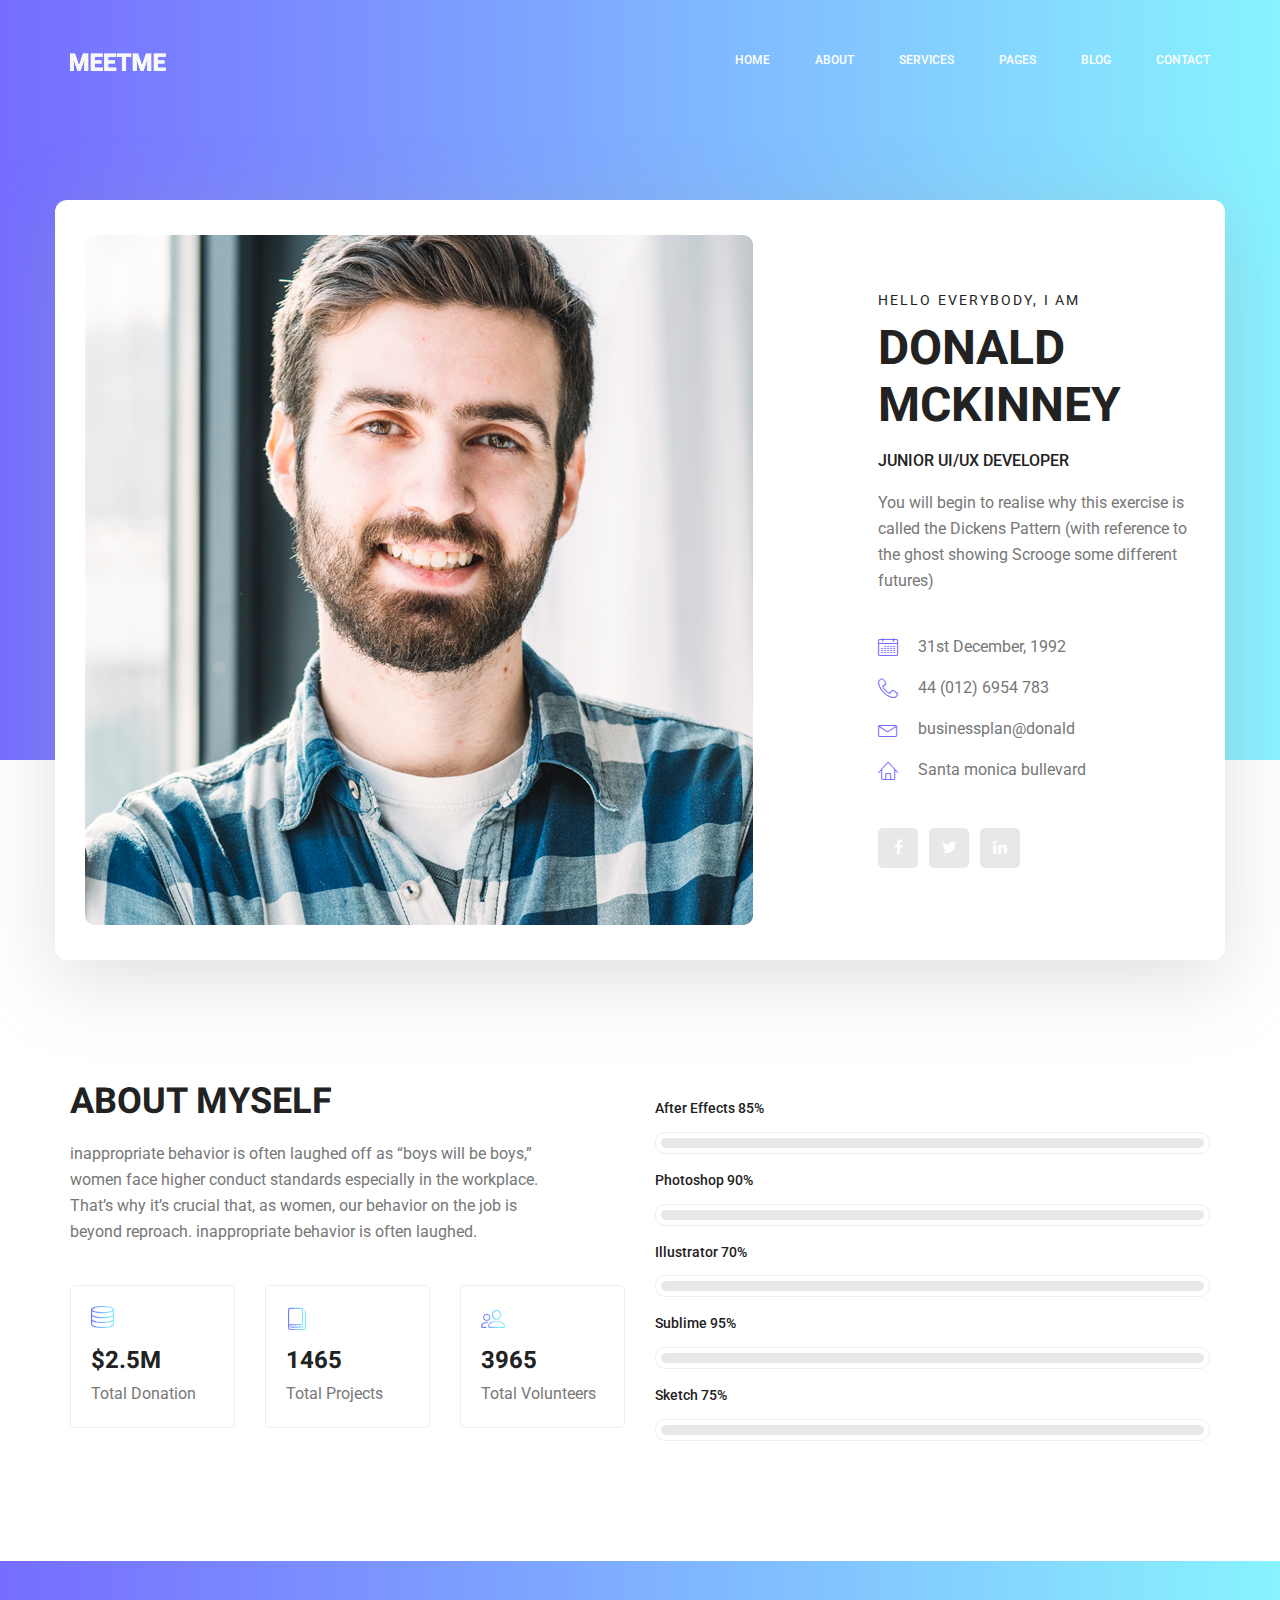
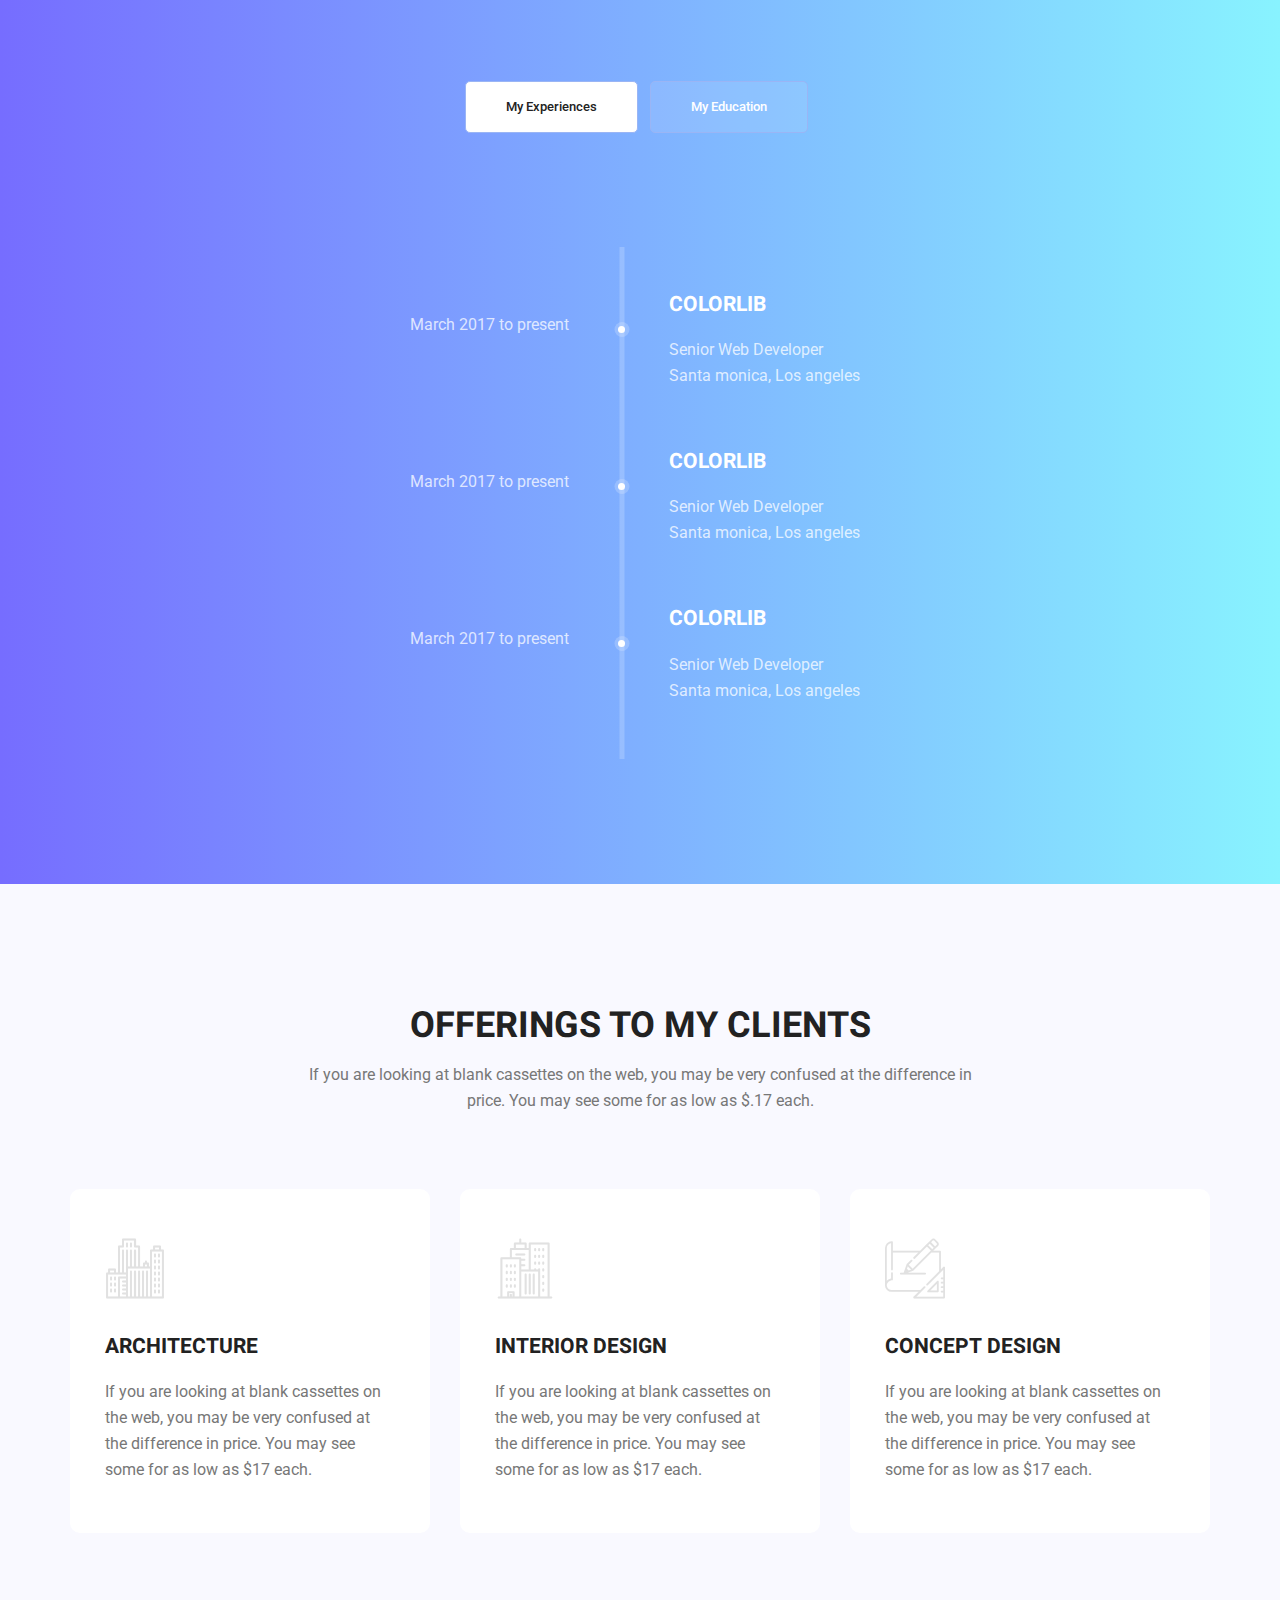
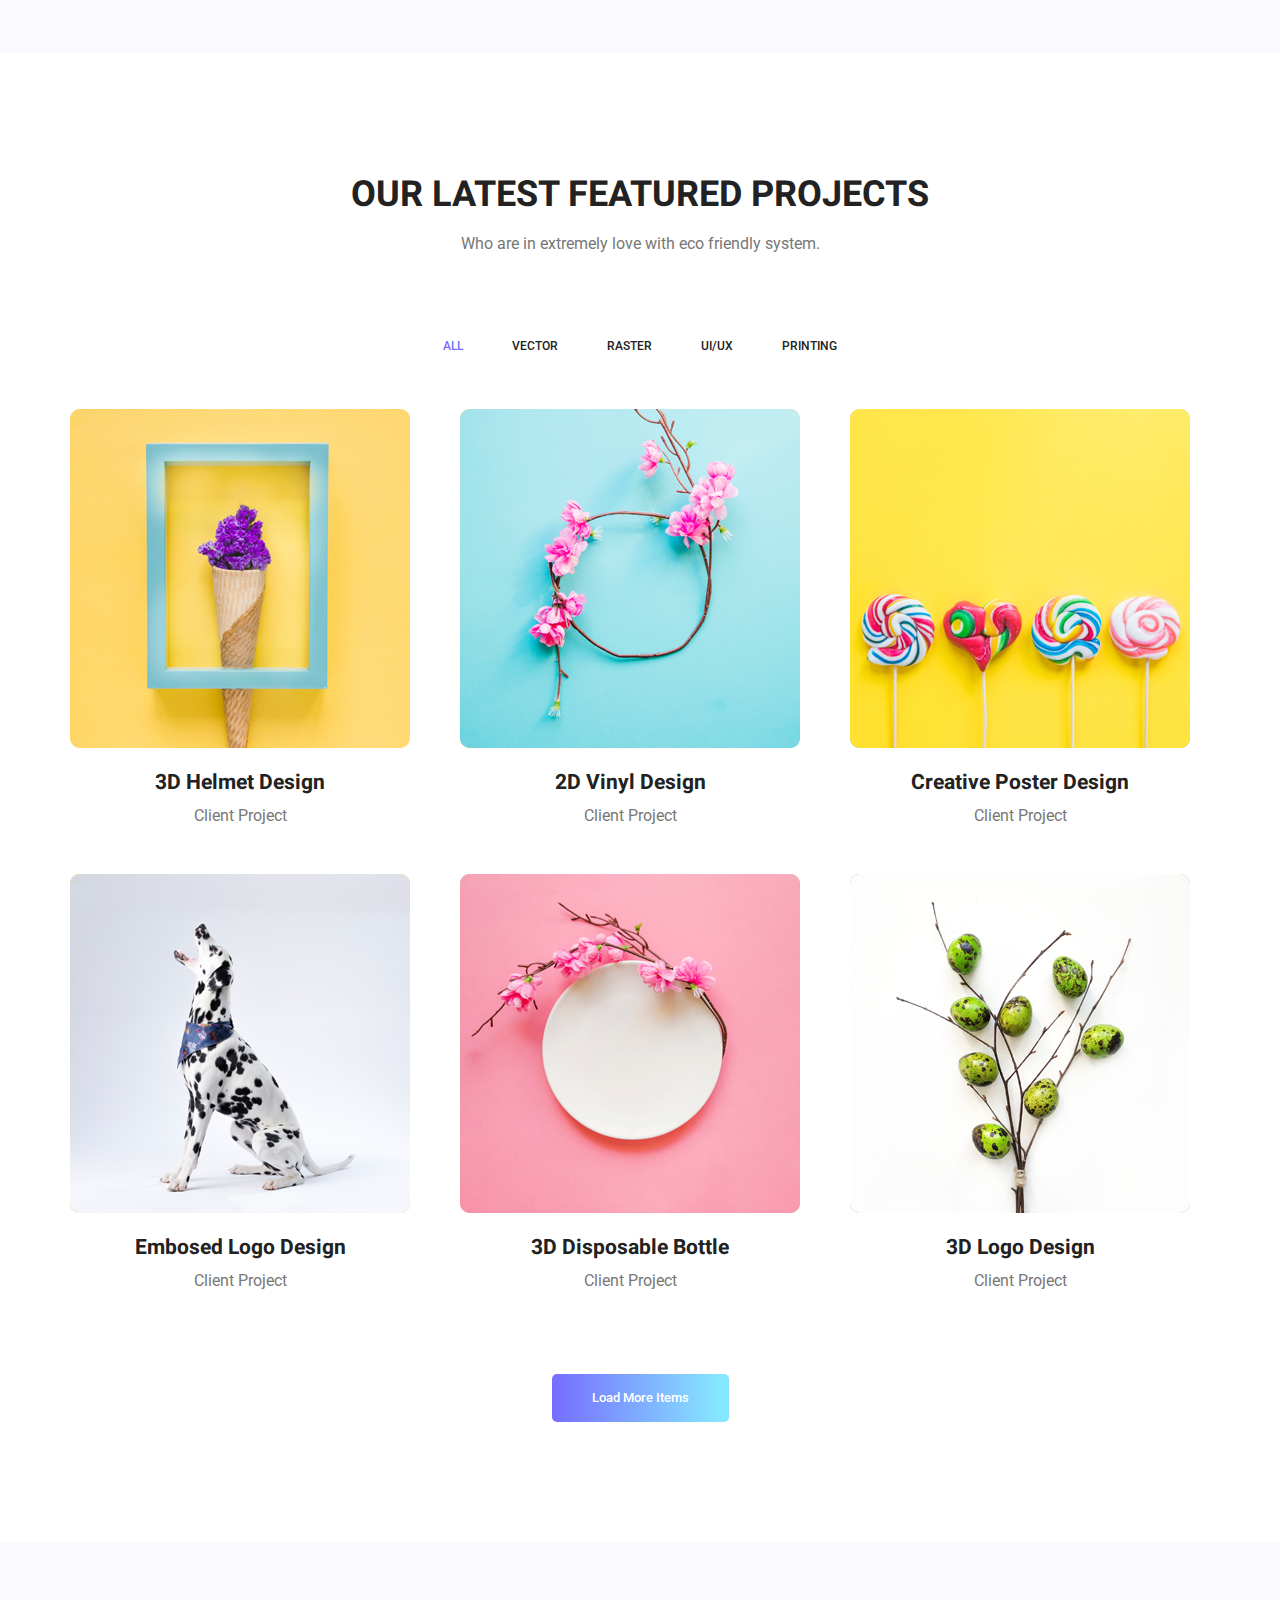
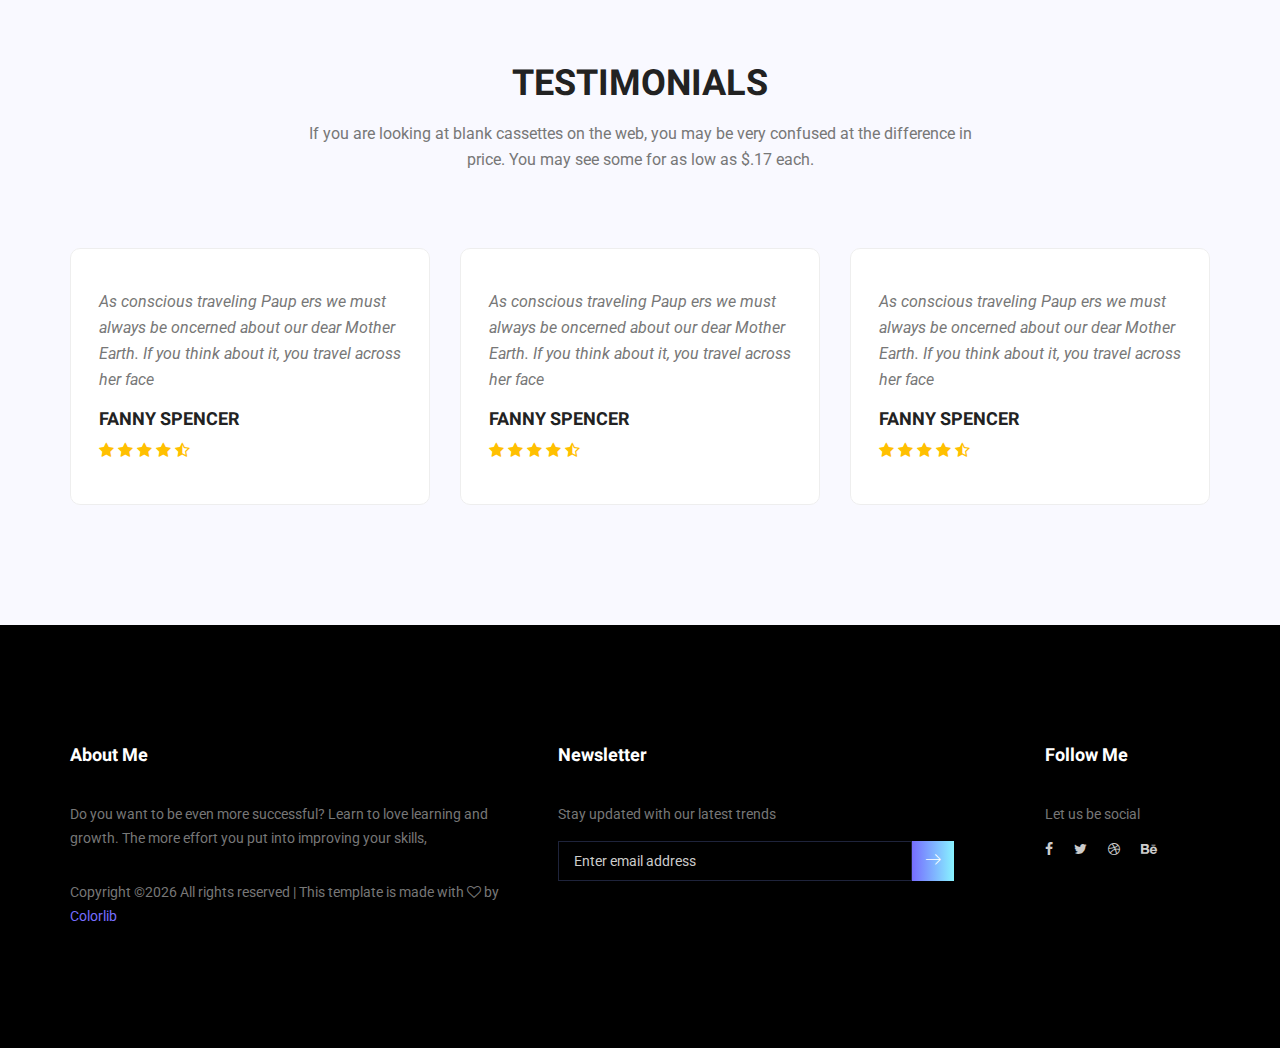
==== index.html @ 35df2a72 "Added repo" ====
<!doctype html>
<html lang="en">
    <head>
        <!-- Required meta tags -->
        <meta charset="utf-8">
        <meta name="viewport" content="width=device-width, initial-scale=1, shrink-to-fit=no">
        <link rel="icon" href="img/favicon.png" type="image/png">
        <title>MeetMe Personal</title>
        <!-- Bootstrap CSS -->
        <link rel="stylesheet" href="css/bootstrap.css">
        <link rel="stylesheet" href="vendors/linericon/style.css">
        <link rel="stylesheet" href="css/font-awesome.min.css">
        <link rel="stylesheet" href="vendors/owl-carousel/owl.carousel.min.css">
        <link rel="stylesheet" href="vendors/lightbox/simpleLightbox.css">
        <link rel="stylesheet" href="vendors/nice-select/css/nice-select.css">
        <link rel="stylesheet" href="vendors/animate-css/animate.css">
        <link rel="stylesheet" href="vendors/popup/magnific-popup.css">
        <link rel="stylesheet" href="vendors/flaticon/flaticon.css">
        <!-- main css -->
        <link rel="stylesheet" href="css/style.css">
        <link rel="stylesheet" href="css/responsive.css">
    </head>
    <body>
        
        <!--================Header Menu Area =================-->
        <header class="header_area">
            <div class="main_menu">
            	<nav class="navbar navbar-expand-lg navbar-light">
					<div class="container box_1620">
						<!-- Brand and toggle get grouped for better mobile display -->
						<a class="navbar-brand logo_h" href="index.html"><img src="img/logo.png" alt=""></a>
						<button class="navbar-toggler" type="button" data-toggle="collapse" data-target="#navbarSupportedContent" aria-controls="navbarSupportedContent" aria-expanded="false" aria-label="Toggle navigation">
							<span class="icon-bar"></span>
							<span class="icon-bar"></span>
							<span class="icon-bar"></span>
						</button>
						<!-- Collect the nav links, forms, and other content for toggling -->
						<div class="collapse navbar-collapse offset" id="navbarSupportedContent">
							<ul class="nav navbar-nav menu_nav ml-auto">
								<li class="nav-item active"><a class="nav-link" href="index.html">Home</a></li> 
								<li class="nav-item"><a class="nav-link" href="about-us.html">About</a></li> 
								<li class="nav-item"><a class="nav-link" href="services.html">Services</a></li> 
								<li class="nav-item submenu dropdown">
									<a href="#" class="nav-link dropdown-toggle" data-toggle="dropdown" role="button" aria-haspopup="true" aria-expanded="false">Pages</a>
									<ul class="dropdown-menu">
										<li class="nav-item"><a class="nav-link" href="portfolio.html">Portfolio</a></li>
										<li class="nav-item"><a class="nav-link" href="elements.html">Elements</a></li>
									</ul>
								</li> 
								<li class="nav-item submenu dropdown">
									<a href="#" class="nav-link dropdown-toggle" data-toggle="dropdown" role="button" aria-haspopup="true" aria-expanded="false">Blog</a>
									<ul class="dropdown-menu">
										<li class="nav-item"><a class="nav-link" href="blog.html">Blog</a></li>
										<li class="nav-item"><a class="nav-link" href="single-blog.html">Blog Details</a></li>
									</ul>
								</li> 
								<li class="nav-item"><a class="nav-link" href="contact.html">Contact</a></li>
							</ul>
						</div> 
					</div>
            	</nav>
            </div>
        </header>
        <!--================Header Menu Area =================-->
        
        <!--================Home Banner Area =================-->
        <section class="home_banner_area">
           	<div class="container box_1620">
           		<div class="banner_inner d-flex align-items-center">
					<div class="banner_content">
						<div class="media">
							<div class="d-flex">
								<img src="img/personal.jpg" alt="">
							</div>
							<div class="media-body">
								<div class="personal_text">
									<h6>Hello Everybody, i am</h6>
									<h3>Donald McKinney</h3>
									<h4>Junior UI/UX Developer</h4>
									<p>You will begin to realise why this exercise is called the Dickens Pattern (with reference to the ghost showing Scrooge some different futures)</p>
									<ul class="list basic_info">
										<li><a href="#"><i class="lnr lnr-calendar-full"></i> 31st December, 1992</a></li>
										<li><a href="#"><i class="lnr lnr-phone-handset"></i> 44 (012) 6954 783</a></li>
										<li><a href="#"><i class="lnr lnr-envelope"></i> businessplan@donald</a></li>
										<li><a href="#"><i class="lnr lnr-home"></i> Santa monica bullevard</a></li>
									</ul>
									<ul class="list personal_social">
										<li><a href="#"><i class="fa fa-facebook"></i></a></li>
										<li><a href="#"><i class="fa fa-twitter"></i></a></li>
										<li><a href="#"><i class="fa fa-linkedin"></i></a></li>
									</ul>
								</div>
							</div>
						</div>
					</div>
				</div>
            </div>
        </section>
        <!--================End Home Banner Area =================-->
        
        <!--================Welcome Area =================-->
        <section class="welcome_area p_120">
        	<div class="container">
        		<div class="row welcome_inner">
        			<div class="col-lg-6">
        				<div class="welcome_text">
        					<h4>About Myself</h4>
        					<p>inappropriate behavior is often laughed off as “boys will be boys,” women face higher conduct standards especially in the workplace. That’s why it’s crucial that, as women, our behavior on the job is beyond reproach. inappropriate behavior is often laughed.</p>
        					<div class="row">
        						<div class="col-md-4">
        							<div class="wel_item">
        								<i class="lnr lnr-database"></i>
        								<h4>$2.5M</h4>
        								<p>Total Donation</p>
        							</div>
        						</div>
        						<div class="col-md-4">
        							<div class="wel_item">
        								<i class="lnr lnr-book"></i>
        								<h4>1465</h4>
        								<p>Total Projects</p>
        							</div>
        						</div>
        						<div class="col-md-4">
        							<div class="wel_item">
        								<i class="lnr lnr-users"></i>
        								<h4>3965</h4>
        								<p>Total Volunteers</p>
        							</div>
        						</div>
        					</div>
        				</div>
        			</div>
        			<div class="col-lg-6">
        				<div class="tools_expert">
        					<div class="skill_main">
								<div class="skill_item">
									<h4>After Effects <span class="counter">85</span>%</h4>
									<div class="progress_br">
										<div class="progress">
											<div class="progress-bar" role="progressbar" aria-valuenow="85" aria-valuemin="0" aria-valuemax="100"></div>
										</div>
									</div>
								</div>
								<div class="skill_item">
									<h4>Photoshop <span class="counter">90</span>%</h4>
									<div class="progress_br">
										<div class="progress">
											<div class="progress-bar" role="progressbar" aria-valuenow="90" aria-valuemin="0" aria-valuemax="100"></div>
										</div>
									</div>
								</div>
								<div class="skill_item">
									<h4>Illustrator <span class="counter">70</span>%</h4>
									<div class="progress_br">
										<div class="progress">
											<div class="progress-bar" role="progressbar" aria-valuenow="70" aria-valuemin="0" aria-valuemax="100"></div>
										</div>
									</div>
								</div>
								<div class="skill_item">
									<h4>Sublime <span class="counter">95</span>%</h4>
									<div class="progress_br">
										<div class="progress">
											<div class="progress-bar" role="progressbar" aria-valuenow="95" aria-valuemin="0" aria-valuemax="100"></div>
										</div>
									</div>
								</div>
								<div class="skill_item">
									<h4>Sketch <span class="counter">75</span>%</h4>
									<div class="progress_br">
										<div class="progress">
											<div class="progress-bar" role="progressbar" aria-valuenow="75" aria-valuemin="0" aria-valuemax="100"></div>
										</div>
									</div>
								</div>
							</div>
        				</div>
        			</div>
        		</div>
        	</div>
        </section>
        <!--================End Welcome Area =================-->
        
        <!--================My Tabs Area =================-->
        <section class="mytabs_area p_120">
        	<div class="container">
        		<div class="tabs_inner">
					<ul class="nav nav-tabs" id="myTab" role="tablist">
						<li class="nav-item">
							<a class="nav-link active" id="home-tab" data-toggle="tab" href="#home" role="tab" aria-controls="home" aria-selected="true">My Experiences</a>
						</li>
						<li class="nav-item">
							<a class="nav-link" id="profile-tab" data-toggle="tab" href="#profile" role="tab" aria-controls="profile" aria-selected="false">My Education</a>
						</li>
					</ul>
					<div class="tab-content" id="myTabContent">
						<div class="tab-pane fade show active" id="home" role="tabpanel" aria-labelledby="home-tab">
							<ul class="list">
								<li>
									<span></span>
									<div class="media">
										<div class="d-flex">
											<p>March 2017 to present</p>
										</div>
										<div class="media-body">
											<h4>Colorlib</h4>
											<p>Senior Web Developer <br />Santa monica, Los angeles</p>
										</div>
									</div>
								</li>
								<li>
									<span></span>
									<div class="media">
										<div class="d-flex">
											<p>March 2017 to present</p>
										</div>
										<div class="media-body">
											<h4>Colorlib</h4>
											<p>Senior Web Developer <br />Santa monica, Los angeles</p>
										</div>
									</div>
								</li>
								<li>
								<span></span>
									<div class="media">
										<div class="d-flex">
											<p>March 2017 to present</p>
										</div>
										<div class="media-body">
											<h4>Colorlib</h4>
											<p>Senior Web Developer <br />Santa monica, Los angeles</p>
										</div>
									</div>
								</li>
							</ul>
						</div>
						<div class="tab-pane fade" id="profile" role="tabpanel" aria-labelledby="profile-tab">
							<ul class="list">
								<li>
									<span></span>
									<div class="media">
										<div class="d-flex">
											<p>March 2017 to present</p>
										</div>
										<div class="media-body">
											<h4>Colorlib</h4>
											<p>Senior Web Developer <br />Santa monica, Los angeles</p>
										</div>
									</div>
								</li>
								<li>
									<span></span>
									<div class="media">
										<div class="d-flex">
											<p>March 2017 to present</p>
										</div>
										<div class="media-body">
											<h4>Colorlib</h4>
											<p>Senior Web Developer <br />Santa monica, Los angeles</p>
										</div>
									</div>
								</li>
								<li>
								<span></span>
									<div class="media">
										<div class="d-flex">
											<p>March 2017 to present</p>
										</div>
										<div class="media-body">
											<h4>Colorlib</h4>
											<p>Senior Web Developer <br />Santa monica, Los angeles</p>
										</div>
									</div>
								</li>
							</ul>
						</div>
					</div>
        		</div>
        	</div>
        </section>
        <!--================End My Tabs Area =================-->
        
        <!--================Feature Area =================-->
        <section class="feature_area p_120">
        	<div class="container">
        		<div class="main_title">
        			<h2>offerings to my clients</h2>
        			<p>If you are looking at blank cassettes on the web, you may be very confused at the difference in price. You may see some for as low as $.17 each.</p>
        		</div>
        		<div class="feature_inner row">
        			<div class="col-lg-4 col-md-6">
        				<div class="feature_item">
        					<i class="flaticon-city"></i>
        					<h4>Architecture</h4>
        					<p>If you are looking at blank cassettes on the web, you may be very confused at the difference in price. You may see some for as low as $17 each.</p>
        				</div>
        			</div>
        			<div class="col-lg-4 col-md-6">
        				<div class="feature_item">
        					<i class="flaticon-skyline"></i>
        					<h4>Interior Design</h4>
        					<p>If you are looking at blank cassettes on the web, you may be very confused at the difference in price. You may see some for as low as $17 each.</p>
        				</div>
        			</div>
        			<div class="col-lg-4 col-md-6">
        				<div class="feature_item">
        					<i class="flaticon-sketch"></i>
        					<h4>Concept Design</h4>
        					<p>If you are looking at blank cassettes on the web, you may be very confused at the difference in price. You may see some for as low as $17 each.</p>
        				</div>
        			</div>
        		</div>
        	</div>
        </section>
        <!--================End Feature Area =================-->
        
        <!--================Home Gallery Area =================-->
        <section class="home_gallery_area p_120">
        	<div class="container">
        		<div class="main_title">
        			<h2>Our Latest Featured Projects</h2>
        			<p>Who are in extremely love with eco friendly system.</p>
        		</div>
        		<div class="isotope_fillter">
        			<ul class="gallery_filter list">
						<li class="active" data-filter="*"><a href="#">All</a></li>
						<li data-filter=".brand"><a href="#">Vector</a></li>
						<li data-filter=".manipul"><a href="#">Raster</a></li>
						<li data-filter=".creative"><a href="#">UI/UX</a></li>
						<li data-filter=".design"><a href="#">Printing</a></li>
					</ul>
        		</div>
        	</div>
        	<div class="container">
        		<div class="gallery_f_inner row imageGallery1">
        			<div class="col-lg-4 col-md-4 col-sm-6 brand manipul design print">
        				<div class="h_gallery_item">
        					<div class="g_img_item">
        						<img class="img-fluid" src="img/gallery/project-1.jpg" alt="">
        						<a class="light" href="img/gallery/project-1.jpg"><img src="img/gallery/icon.png" alt=""></a>
        					</div>
        					<div class="g_item_text">
        						<h4>3D Helmet Design</h4>
        						<p>Client Project</p>
        					</div>
        				</div>
        			</div>
        			<div class="col-lg-4 col-md-4 col-sm-6 brand manipul creative">
        				<div class="h_gallery_item">
        					<div class="g_img_item">
        						<img class="img-fluid" src="img/gallery/project-2.jpg" alt="">
        						<a class="light" href="img/gallery/project-2.jpg"><img src="img/gallery/icon.png" alt=""></a>
        					</div>
        					<div class="g_item_text">
        						<h4>2D Vinyl Design</h4>
        						<p>Client Project</p>
        					</div>
        				</div>
        			</div>
        			<div class="col-lg-4 col-md-4 col-sm-6 manipul creative design print">
        				<div class="h_gallery_item">
        					<div class="g_img_item">
        						<img class="img-fluid" src="img/gallery/project-3.jpg" alt="">
        						<a class="light" href="img/gallery/project-3.jpg"><img src="img/gallery/icon.png" alt=""></a>
        					</div>
        					<div class="g_item_text">
        						<h4>Creative Poster Design</h4>
        						<p>Client Project</p>
        					</div>
        				</div>
        			</div>
        			<div class="col-lg-4 col-md-4 col-sm-6 brand creative print">
        				<div class="h_gallery_item">
        					<div class="g_img_item">
        						<img class="img-fluid" src="img/gallery/project-4.jpg" alt="">
        						<a class="light" href="img/gallery/project-4.jpg"><img src="img/gallery/icon.png" alt=""></a>
        					</div>
        					<div class="g_item_text">
        						<h4>Embosed Logo Design</h4>
        						<p>Client Project</p>
        					</div>
        				</div>
        			</div>
        			<div class="col-lg-4 col-md-4 col-sm-6 brand manipul design">
        				<div class="h_gallery_item">
        					<div class="g_img_item">
        						<img class="img-fluid" src="img/gallery/project-5.jpg" alt="">
        						<a class="light" href="img/gallery/project-5.jpg"><img src="img/gallery/icon.png" alt=""></a>
        					</div>
        					<div class="g_item_text">
        						<h4>3D Disposable Bottle</h4>
        						<p>Client Project</p>
        					</div>
        				</div>
        			</div>
        			<div class="col-lg-4 col-md-4 col-sm-6 brand creative">
        				<div class="h_gallery_item">
        					<div class="g_img_item">
        						<img class="img-fluid" src="img/gallery/project-6.jpg" alt="">
        						<a class="light" href="img/gallery/project-6.jpg"><img src="img/gallery/icon.png" alt=""></a>
        					</div>
        					<div class="g_item_text">
        						<h4>3D Logo Design</h4>
        						<p>Client Project</p>
        					</div>
        				</div>
        			</div>
        		</div>
        		<div class="more_btn">
        			<a class="main_btn" href="#">Load More Items</a>
        		</div>
        	</div>
        </section>
        <!--================End Home Gallery Area =================-->
        
        <!--================Testimonials Area =================-->
        <section class="testimonials_area p_120">
        	<div class="container">
        		<div class="main_title">
        			<h2>Testimonials</h2>
        			<p>If you are looking at blank cassettes on the web, you may be very confused at the difference in price. You may see some for as low as $.17 each.</p>
        		</div>
        		<div class="testi_inner">
					<div class="testi_slider owl-carousel">
						<div class="item">
							<div class="testi_item">
								<p>As conscious traveling Paup ers we must always be oncerned about our dear Mother Earth. If you think about it, you travel across her face</p>
								<h4>Fanny Spencer</h4>
								<a href="#"><i class="fa fa-star"></i></a>
								<a href="#"><i class="fa fa-star"></i></a>
								<a href="#"><i class="fa fa-star"></i></a>
								<a href="#"><i class="fa fa-star"></i></a>
								<a href="#"><i class="fa fa-star-half-o"></i></a>
							</div>
						</div>
						<div class="item">
							<div class="testi_item">
								<p>As conscious traveling Paup ers we must always be oncerned about our dear Mother Earth. If you think about it, you travel across her face</p>
								<h4>Fanny Spencer</h4>
								<a href="#"><i class="fa fa-star"></i></a>
								<a href="#"><i class="fa fa-star"></i></a>
								<a href="#"><i class="fa fa-star"></i></a>
								<a href="#"><i class="fa fa-star"></i></a>
								<a href="#"><i class="fa fa-star-half-o"></i></a>
							</div>
						</div>
						<div class="item">
							<div class="testi_item">
								<p>As conscious traveling Paup ers we must always be oncerned about our dear Mother Earth. If you think about it, you travel across her face</p>
								<h4>Fanny Spencer</h4>
								<a href="#"><i class="fa fa-star"></i></a>
								<a href="#"><i class="fa fa-star"></i></a>
								<a href="#"><i class="fa fa-star"></i></a>
								<a href="#"><i class="fa fa-star"></i></a>
								<a href="#"><i class="fa fa-star-half-o"></i></a>
							</div>
						</div>
					</div>
        		</div>
        	</div>
        </section>
        <!--================End Testimonials Area =================-->
        
        <!--================Footer Area =================-->
        <footer class="footer_area p_120">
        	<div class="container">
        		<div class="row footer_inner">
        			<div class="col-lg-5 col-sm-6">
        				<aside class="f_widget ab_widget">
        					<div class="f_title">
        						<h3>About Me</h3>
        					</div>
        					<p>Do you want to be even more successful? Learn to love learning and growth. The more effort you put into improving your skills,</p>
        					<p><!-- Link back to Colorlib can't be removed. Template is licensed under CC BY 3.0. -->
Copyright &copy;<script>document.write(new Date().getFullYear());</script> All rights reserved | This template is made with <i class="fa fa-heart-o" aria-hidden="true"></i> by <a href="https://colorlib.com" target="_blank">Colorlib</a>
<!-- Link back to Colorlib can't be removed. Template is licensed under CC BY 3.0. --></p>
        				</aside>
        			</div>
        			<div class="col-lg-5 col-sm-6">
        				<aside class="f_widget news_widget">
        					<div class="f_title">
        						<h3>Newsletter</h3>
        					</div>
        					<p>Stay updated with our latest trends</p>
        					<div id="mc_embed_signup">
                                <form target="_blank" action="https://spondonit.us12.list-manage.com/subscribe/post?u=1462626880ade1ac87bd9c93a&amp;id=92a4423d01" method="get" class="subscribe_form relative">
                                	<div class="input-group d-flex flex-row">
                                        <input name="EMAIL" placeholder="Enter email address" onfocus="this.placeholder = ''" onblur="this.placeholder = 'Email Address '" required="" type="email">
                                        <button class="btn sub-btn"><span class="lnr lnr-arrow-right"></span></button>		
                                    </div>				
                                    <div class="mt-10 info"></div>
                                </form>
                            </div>
        				</aside>
        			</div>
        			<div class="col-lg-2">
        				<aside class="f_widget social_widget">
        					<div class="f_title">
        						<h3>Follow Me</h3>
        					</div>
        					<p>Let us be social</p>
        					<ul class="list">
        						<li><a href="#"><i class="fa fa-facebook"></i></a></li>
        						<li><a href="#"><i class="fa fa-twitter"></i></a></li>
        						<li><a href="#"><i class="fa fa-dribbble"></i></a></li>
        						<li><a href="#"><i class="fa fa-behance"></i></a></li>
        					</ul>
        				</aside>
        			</div>
        		</div>
        	</div>
        </footer>
        <!--================End Footer Area =================-->
        
        
        
        
        
        
        <!-- Optional JavaScript -->
        <!-- jQuery first, then Popper.js, then Bootstrap JS -->
        <script src="js/jquery-3.3.1.min.js"></script>
        <script src="js/popper.js"></script>
        <script src="js/bootstrap.min.js"></script>
        <script src="js/stellar.js"></script>
        <script src="vendors/lightbox/simpleLightbox.min.js"></script>
        <script src="vendors/nice-select/js/jquery.nice-select.min.js"></script>
        <script src="vendors/isotope/imagesloaded.pkgd.min.js"></script>
        <script src="vendors/isotope/isotope.pkgd.min.js"></script>
        <script src="vendors/owl-carousel/owl.carousel.min.js"></script>
        <script src="vendors/popup/jquery.magnific-popup.min.js"></script>
        <script src="js/jquery.ajaxchimp.min.js"></script>
        <script src="vendors/counter-up/jquery.waypoints.min.js"></script>
        <script src="vendors/counter-up/jquery.counterup.min.js"></script>
        <script src="js/mail-script.js"></script>
        <script src="js/theme.js"></script>
    </body>
</html>
---- vendors/linericon/style.css ----
@font-face {
	font-family: 'Linearicons-Free';
	src:url('fonts/Linearicons-Free.eot?w118d');
	src:url('fonts/Linearicons-Free.eot?#iefixw118d') format('embedded-opentype'),
		url('fonts/Linearicons-Free.woff2?w118d') format('woff2'),
		url('fonts/Linearicons-Free.woff?w118d') format('woff'),
		url('fonts/Linearicons-Free.ttf?w118d') format('truetype'),
		url('fonts/Linearicons-Free.svg?w118d#Linearicons-Free') format('svg');
	font-weight: normal;
	font-style: normal;
}

.lnr {
	font-family: 'Linearicons-Free';
	speak: none;
	font-style: normal;
	font-weight: normal;
	font-variant: normal;
	text-transform: none;
	line-height: 1;

	/* Better Font Rendering =========== */
	-webkit-font-smoothing: antialiased;
	-moz-osx-font-smoothing: grayscale;
}

.lnr-home:before {
	content: "\e800";
}
.lnr-apartment:before {
	content: "\e801";
}
.lnr-pencil:before {
	content: "\e802";
}
.lnr-magic-wand:before {
	content: "\e803";
}
.lnr-drop:before {
	content: "\e804";
}
.lnr-lighter:before {
	content: "\e805";
}
.lnr-poop:before {
	content: "\e806";
}
.lnr-sun:before {
	content: "\e807";
}
.lnr-moon:before {
	content: "\e808";
}
.lnr-cloud:before {
	content: "\e809";
}
.lnr-cloud-upload:before {
	content: "\e80a";
}
.lnr-cloud-download:before {
	content: "\e80b";
}
.lnr-cloud-sync:before {
	content: "\e80c";
}
.lnr-cloud-check:before {
	content: "\e80d";
}
.lnr-database:before {
	content: "\e80e";
}
.lnr-lock:before {
	content: "\e80f";
}
.lnr-cog:before {
	content: "\e810";
}
.lnr-trash:before {
	content: "\e811";
}
.lnr-dice:before {
	content: "\e812";
}
.lnr-heart:before {
	content: "\e813";
}
.lnr-star:before {
	content: "\e814";
}
.lnr-star-half:before {
	content: "\e815";
}
.lnr-star-empty:before {
	content: "\e816";
}
.lnr-flag:before {
	content: "\e817";
}
.lnr-envelope:before {
	content: "\e818";
}
.lnr-paperclip:before {
	content: "\e819";
}
.lnr-inbox:before {
	content: "\e81a";
}
.lnr-eye:before {
	content: "\e81b";
}
.lnr-printer:before {
	content: "\e81c";
}
.lnr-file-empty:before {
	content: "\e81d";
}
.lnr-file-add:before {
	content: "\e81e";
}
.lnr-enter:before {
	content: "\e81f";
}
.lnr-exit:before {
	content: "\e820";
}
.lnr-graduation-hat:before {
	content: "\e821";
}
.lnr-license:before {
	content: "\e822";
}
.lnr-music-note:before {
	content: "\e823";
}
.lnr-film-play:before {
	content: "\e824";
}
.lnr-camera-video:before {
	content: "\e825";
}
.lnr-camera:before {
	content: "\e826";
}
.lnr-picture:before {
	content: "\e827";
}
.lnr-book:before {
	content: "\e828";
}
.lnr-bookmark:before {
	content: "\e829";
}
.lnr-user:before {
	content: "\e82a";
}
.lnr-users:before {
	content: "\e82b";
}
.lnr-shirt:before {
	content: "\e82c";
}
.lnr-store:before {
	content: "\e82d";
}
.lnr-cart:before {
	content: "\e82e";
}
.lnr-tag:before {
	content: "\e82f";
}
.lnr-phone-handset:before {
	content: "\e830";
}
.lnr-phone:before {
	content: "\e831";
}
.lnr-pushpin:before {
	content: "\e832";
}
.lnr-map-marker:before {
	content: "\e833";
}
.lnr-map:before {
	content: "\e834";
}
.lnr-location:before {
	content: "\e835";
}
.lnr-calendar-full:before {
	content: "\e836";
}
.lnr-keyboard:before {
	content: "\e837";
}
.lnr-spell-check:before {
	content: "\e838";
}
.lnr-screen:before {
	content: "\e839";
}
.lnr-smartphone:before {
	content: "\e83a";
}
.lnr-tablet:before {
	content: "\e83b";
}
.lnr-laptop:before {
	content: "\e83c";
}
.lnr-laptop-phone:before {
	content: "\e83d";
}
.lnr-power-switch:before {
	content: "\e83e";
}
.lnr-bubble:before {
	content: "\e83f";
}
.lnr-heart-pulse:before {
	content: "\e840";
}
.lnr-construction:before {
	content: "\e841";
}
.lnr-pie-chart:before {
	content: "\e842";
}
.lnr-chart-bars:before {
	content: "\e843";
}
.lnr-gift:before {
	content: "\e844";
}
.lnr-diamond:before {
	content: "\e845";
}
.lnr-linearicons:before {
	content: "\e846";
}
.lnr-dinner:before {
	content: "\e847";
}
.lnr-coffee-cup:before {
	content: "\e848";
}
.lnr-leaf:before {
	content: "\e849";
}
.lnr-paw:before {
	content: "\e84a";
}
.lnr-rocket:before {
	content: "\e84b";
}
.lnr-briefcase:before {
	content: "\e84c";
}
.lnr-bus:before {
	content: "\e84d";
}
.lnr-car:before {
	content: "\e84e";
}
.lnr-train:before {
	content: "\e84f";
}
.lnr-bicycle:before {
	content: "\e850";
}
.lnr-wheelchair:before {
	content: "\e851";
}
.lnr-select:before {
	content: "\e852";
}
.lnr-earth:before {
	content: "\e853";
}
.lnr-smile:before {
	content: "\e854";
}
.lnr-sad:before {
	content: "\e855";
}
.lnr-neutral:before {
	content: "\e856";
}
.lnr-mustache:before {
	content: "\e857";
}
.lnr-alarm:before {
	content: "\e858";
}
.lnr-bullhorn:before {
	content: "\e859";
}
.lnr-volume-high:before {
	content: "\e85a";
}
.lnr-volume-medium:before {
	content: "\e85b";
}
.lnr-volume-low:before {
	content: "\e85c";
}
.lnr-volume:before {
	content: "\e85d";
}
.lnr-mic:before {
	content: "\e85e";
}
.lnr-hourglass:before {
	content: "\e85f";
}
.lnr-undo:before {
	content: "\e860";
}
.lnr-redo:before {
	content: "\e861";
}
.lnr-sync:before {
	content: "\e862";
}
.lnr-history:before {
	content: "\e863";
}
.lnr-clock:before {
	content: "\e864";
}
.lnr-download:before {
	content: "\e865";
}
.lnr-upload:before {
	content: "\e866";
}
.lnr-enter-down:before {
	content: "\e867";
}
.lnr-exit-up:before {
	content: "\e868";
}
.lnr-bug:before {
	content: "\e869";
}
.lnr-code:before {
	content: "\e86a";
}
.lnr-link:before {
	content: "\e86b";
}
.lnr-unlink:before {
	content: "\e86c";
}
.lnr-thumbs-up:before {
	content: "\e86d";
}
.lnr-thumbs-down:before {
	content: "\e86e";
}
.lnr-magnifier:before {
	content: "\e86f";
}
.lnr-cross:before {
	content: "\e870";
}
.lnr-menu:before {
	content: "\e871";
}
.lnr-list:before {
	content: "\e872";
}
.lnr-chevron-up:before {
	content: "\e873";
}
.lnr-chevron-down:before {
	content: "\e874";
}
.lnr-chevron-left:before {
	content: "\e875";
}
.lnr-chevron-right:before {
	content: "\e876";
}
.lnr-arrow-up:before {
	content: "\e877";
}
.lnr-arrow-down:before {
	content: "\e878";
}
.lnr-arrow-left:before {
	content: "\e879";
}
.lnr-arrow-right:before {
	content: "\e87a";
}
.lnr-move:before {
	content: "\e87b";
}
.lnr-warning:before {
	content: "\e87c";
}
.lnr-question-circle:before {
	content: "\e87d";
}
.lnr-menu-circle:before {
	content: "\e87e";
}
.lnr-checkmark-circle:before {
	content: "\e87f";
}
.lnr-cross-circle:before {
	content: "\e880";
}
.lnr-plus-circle:before {
	content: "\e881";
}
.lnr-circle-minus:before {
	content: "\e882";
}
.lnr-arrow-up-circle:before {
	content: "\e883";
}
.lnr-arrow-down-circle:before {
	content: "\e884";
}
.lnr-arrow-left-circle:before {
	content: "\e885";
}
.lnr-arrow-right-circle:before {
	content: "\e886";
}
.lnr-chevron-up-circle:before {
	content: "\e887";
}
.lnr-chevron-down-circle:before {
	content: "\e888";
}
.lnr-chevron-left-circle:before {
	content: "\e889";
}
.lnr-chevron-right-circle:before {
	content: "\e88a";
}
.lnr-crop:before {
	content: "\e88b";
}
.lnr-frame-expand:before {
	content: "\e88c";
}
.lnr-frame-contract:before {
	content: "\e88d";
}
.lnr-layers:before {
	content: "\e88e";
}
.lnr-funnel:before {
	content: "\e88f";
}
.lnr-text-format:before {
	content: "\e890";
}
.lnr-text-format-remove:before {
	content: "\e891";
}
.lnr-text-size:before {
	content: "\e892";
}
.lnr-bold:before {
	content: "\e893";
}
.lnr-italic:before {
	content: "\e894";
}
.lnr-underline:before {
	content: "\e895";
}
.lnr-strikethrough:before {
	content: "\e896";
}
.lnr-highlight:before {
	content: "\e897";
}
.lnr-text-align-left:before {
	content: "\e898";
}
.lnr-text-align-center:before {
	content: "\e899";
}
.lnr-text-align-right:before {
	content: "\e89a";
}
.lnr-text-align-justify:before {
	content: "\e89b";
}
.lnr-line-spacing:before {
	content: "\e89c";
}
.lnr-indent-increase:before {
	content: "\e89d";
}
.lnr-indent-decrease:before {
	content: "\e89e";
}
.lnr-pilcrow:before {
	content: "\e89f";
}
.lnr-direction-ltr:before {
	content: "\e8a0";
}
.lnr-direction-rtl:before {
	content: "\e8a1";
}
.lnr-page-break:before {
	content: "\e8a2";
}
.lnr-sort-alpha-asc:before {
	content: "\e8a3";
}
.lnr-sort-amount-asc:before {
	content: "\e8a4";
}
.lnr-hand:before {
	content: "\e8a5";
}
.lnr-pointer-up:before {
	content: "\e8a6";
}
.lnr-pointer-right:before {
	content: "\e8a7";
}
.lnr-pointer-down:before {
	content: "\e8a8";
}
.lnr-pointer-left:before {
	content: "\e8a9";
}
---- vendors/lightbox/simpleLightbox.css ----
.slbOverlay, .slbWrapOuter, .slbWrap {
  position: fixed;
  top: 0;
  right: 0;
  bottom: 0;
  left: 0;
}

.slbOverlay {
  overflow: hidden;
  z-index: 2000;
  background-color: #000;
  opacity: 0.7;
  filter: alpha(opacity=70);
  -webkit-animation: slbOverlay 0.5s;
  -moz-animation: slbOverlay 0.5s;
  animation: slbOverlay 0.5s;
}

.slbWrapOuter {
  overflow-x: hidden;
  overflow-y: auto;
  z-index: 2010;
}

.slbWrap {
  position: absolute;
  text-align: center;
}

.slbWrap:before {
  content: "";
  display: inline-block;
  height: 100%;
  vertical-align: middle;
}

.slbContentOuter {
  display: inline-block;
  vertical-align: middle;
  margin: 0px auto;
  padding: 0 1em;
  box-sizing: border-box;
  z-index: 2020;
  text-align: left;
  max-width: 100%;
}

.slbContentEl .slbContentOuter {
  padding: 5em 1em;
}

.slbContent {
  position: relative;
}

.slbContentEl .slbContent {
  -webkit-animation: slbEnter 0.3s;
  -moz-animation: slbEnter 0.3s;
  animation: slbEnter 0.3s;
  background-color: #fff;
  box-shadow: 0 0.2em 1em rgba(0, 0, 0, 0.4);
}

.slbImageWrap {
  -webkit-animation: slbEnter 0.3s;
  -moz-animation: slbEnter 0.3s;
  animation: slbEnter 0.3s;
  position: relative;
}

.slbImageWrap:after {
  content: "";
  position: absolute;
  left: 0;
  right: 0;
  top: 5em;
  bottom: 5em;
  display: block;
  z-index: -1;
  box-shadow: 0 0.2em 1em rgba(0, 0, 0, 0.6);
  background-color: #FFF;
}

.slbImage {
  width: auto;
  max-width: 100%;
  height: auto;
  display: block;
  line-height: 0;
  box-sizing: border-box;
  padding: 5em 0;
  margin: 0 auto;
}

.slbCaption {
  display: inline-block;
  max-width: 100%;
  overflow: hidden;
  text-overflow: ellipsis;
  white-space: nowrap;
  word-wrap: normal;
  font-size: 1.4em;
  position: absolute;
  left: 0;
  right: 0;
  bottom: 0;
  padding: 0.71429em 0;
  color: #fff;
  color: rgba(255, 255, 255, 0.7);
  text-align: center;
}

.slbCloseBtn, .slbArrow {
  margin: 0;
  padding: 0;
  border: 0;
  cursor: pointer;
  background: none;
}

.slbCloseBtn::-moz-focus-inner, .slbArrow::-moz-focus-inner {
  padding: 0;
  border: 0;
}

.slbCloseBtn:hover, .slbArrow:hover {
  opacity: 0.5;
}

.slbCloseBtn:active, .slbArrow:active {
  opacity: 0.8;
}

.slbCloseBtn {
  -webkit-animation: slbEnter 0.3s;
  -moz-animation: slbEnter 0.3s;
  animation: slbEnter 0.3s;
  font-size: 3em;
  width: 1.66667em;
  height: 1.66667em;
  line-height: 1.66667em;
  position: absolute;
  right: -0.33333em;
  top: 0;
  color: #fff;
  color: rgba(255, 255, 255, 0.7);
  text-align: center;
    outline: none;
    box-shadow: none;
}

.slbLoading .slbCloseBtn {
  display: none;
}

.slbLoadingText {
  font-size: 1.4em;
  color: #fff;
  color: rgba(255, 255, 255, 0.9);
}

.slbArrows {
  position: fixed;
  top: 50%;
  left: 0;
  right: 0;
}

.slbLoading .slbArrows {
  display: none;
}

.slbArrow {
  position: absolute;
  top: 50%;
  margin-top: -5em;
  width: 5em;
  height: 10em;
  opacity: 0.7;
  text-indent: -999em;
  overflow: hidden;
    outline: none;
    box-shadow: none;
}

.slbArrow:before {
  content: "";
  position: absolute;
  top: 50%;
  left: 50%;
  margin: -0.8em 0 0 -0.8em;
  border: 0.8em solid transparent;
}

.slbArrow.next {
  right: 0;
}

.slbArrow.next:before {
  border-left-color: #fff;
}

.slbArrow.prev {
  left: 0;
}

.slbArrow.prev:before {
  border-right-color: #fff;
}

.slbIframeCont {
  width: 80em;
  height: 0;
  overflow: hidden;
  padding-top: 56.25%;
  margin: 5em 0;
}

.slbIframe {
  position: absolute;
  top: 0;
  left: 0;
  width: 100%;
  height: 100%;
  box-shadow: 0 0.2em 1em rgba(0, 0, 0, 0.6);
  background: #000;
}

@-webkit-keyframes slbOverlay {
  from {
    opacity: 0;
  }
  to {
    opacity: 0.7;
  }
}

@-moz-keyframes slbOverlay {
  from {
    opacity: 0;
  }
  to {
    opacity: 0.7;
  }
}

@keyframes slbOverlay {
  from {
    opacity: 0;
  }
  to {
    opacity: 0.7;
  }
}

@-webkit-keyframes slbEnter {
  from {
    opacity: 0;
    -webkit-transform: translate3d(0, -1em, 0);
  }
  to {
    opacity: 1;
    -webkit-transform: translate3d(0, 0, 0);
  }
}

@-moz-keyframes slbEnter {
  from {
    opacity: 0;
    -moz-transform: translate3d(0, -1em, 0);
  }
  to {
    opacity: 1;
    -moz-transform: translate3d(0, 0, 0);
  }
}

@keyframes slbEnter {
  from {
    opacity: 0;
    -webkit-transform: translate3d(0, -1em, 0);
    -moz-transform: translate3d(0, -1em, 0);
    -ms-transform: translate3d(0, -1em, 0);
    -o-transform: translate3d(0, -1em, 0);
    transform: translate3d(0, -1em, 0);
  }
  to {
    opacity: 1;
    -webkit-transform: translate3d(0, 0, 0);
    -moz-transform: translate3d(0, 0, 0);
    -ms-transform: translate3d(0, 0, 0);
    -o-transform: translate3d(0, 0, 0);
    transform: translate3d(0, 0, 0);
  }
}
---- vendors/nice-select/css/nice-select.css ----
.nice-select {
  -webkit-tap-highlight-color: transparent;
  background-color: #fff;
  border-radius: 5px;
  border: solid 1px #e8e8e8;
  box-sizing: border-box;
  clear: both;
  cursor: pointer;
  display: block;
  float: left;
  font-family: inherit;
  font-size: 14px;
  font-weight: normal;
  height: 42px;
  line-height: 40px;
  outline: none;
  padding-left: 18px;
  padding-right: 30px;
  position: relative;
  text-align: left !important;
  -webkit-transition: all 0.2s ease-in-out;
  transition: all 0.2s ease-in-out;
  -webkit-user-select: none;
     -moz-user-select: none;
      -ms-user-select: none;
          user-select: none;
  white-space: nowrap;
  width: auto; }
  .nice-select:hover {
    border-color: #dbdbdb; }
  .nice-select:active, .nice-select.open, .nice-select:focus {
    border-color: #999; }
  .nice-select:after {
    border-bottom: 2px solid #999;
    border-right: 2px solid #999;
    content: '';
    display: block;
    height: 5px;
    margin-top: -4px;
    pointer-events: none;
    position: absolute;
    right: 12px;
    top: 50%;
    -webkit-transform-origin: 66% 66%;
        -ms-transform-origin: 66% 66%;
            transform-origin: 66% 66%;
    -webkit-transform: rotate(45deg);
        -ms-transform: rotate(45deg);
            transform: rotate(45deg);
    -webkit-transition: all 0.15s ease-in-out;
    transition: all 0.15s ease-in-out;
    width: 5px; }
  .nice-select.open:after {
    -webkit-transform: rotate(-135deg);
        -ms-transform: rotate(-135deg);
            transform: rotate(-135deg); }
  .nice-select.open .list {
    opacity: 1;
    pointer-events: auto;
    -webkit-transform: scale(1) translateY(0);
        -ms-transform: scale(1) translateY(0);
            transform: scale(1) translateY(0); }
  .nice-select.disabled {
    border-color: #ededed;
    color: #999;
    pointer-events: none; }
    .nice-select.disabled:after {
      border-color: #cccccc; }
  .nice-select.wide {
    width: 100%; }
    .nice-select.wide .list {
      left: 0 !important;
      right: 0 !important; }
  .nice-select.right {
    float: right; }
    .nice-select.right .list {
      left: auto;
      right: 0; }
  .nice-select.small {
    font-size: 12px;
    height: 36px;
    line-height: 34px; }
    .nice-select.small:after {
      height: 4px;
      width: 4px; }
    .nice-select.small .option {
      line-height: 34px;
      min-height: 34px; }
  .nice-select .list {
    background-color: #fff;
    border-radius: 5px;
    box-shadow: 0 0 0 1px rgba(68, 68, 68, 0.11);
    box-sizing: border-box;
    margin-top: 4px;
    opacity: 0;
    overflow: hidden;
    padding: 0;
    pointer-events: none;
    position: absolute;
    top: 100%;
    left: 0;
    -webkit-transform-origin: 50% 0;
        -ms-transform-origin: 50% 0;
            transform-origin: 50% 0;
    -webkit-transform: scale(0.75) translateY(-21px);
        -ms-transform: scale(0.75) translateY(-21px);
            transform: scale(0.75) translateY(-21px);
    -webkit-transition: all 0.2s cubic-bezier(0.5, 0, 0, 1.25), opacity 0.15s ease-out;
    transition: all 0.2s cubic-bezier(0.5, 0, 0, 1.25), opacity 0.15s ease-out;
    z-index: 9; }
    .nice-select .list:hover .option:not(:hover) {
      background-color: transparent !important; }
  .nice-select .option {
    cursor: pointer;
    font-weight: 400;
    line-height: 40px;
    list-style: none;
    min-height: 40px;
    outline: none;
    padding-left: 18px;
    padding-right: 29px;
    text-align: left;
    -webkit-transition: all 0.2s;
    transition: all 0.2s; }
    .nice-select .option:hover, .nice-select .option.focus, .nice-select .option.selected.focus {
      background-color: #f6f6f6; }
    .nice-select .option.selected {
      font-weight: bold; }
    .nice-select .option.disabled {
      background-color: transparent;
      color: #999;
      cursor: default; }

.no-csspointerevents .nice-select .list {
  display: none; }

.no-csspointerevents .nice-select.open .list {
  display: block; }
---- vendors/flaticon/flaticon.css ----
/*
  	Flaticon icon font: Flaticon
  	Creation date: 26/06/2018 17:19
  	*/

@font-face {
  font-family: "Flaticon";
  src: url("./Flaticon.eot");
  src: url("./Flaticon.eot?#iefix") format("embedded-opentype"),
       url("./Flaticon.woff") format("woff"),
       url("./Flaticon.ttf") format("truetype"),
       url("./Flaticon.svg#Flaticon") format("svg");
  font-weight: normal;
  font-style: normal;
}

@media screen and (-webkit-min-device-pixel-ratio:0) {
  @font-face {
    font-family: "Flaticon";
    src: url("./Flaticon.svg#Flaticon") format("svg");
  }
}

[class^="flaticon-"]:before, [class*=" flaticon-"]:before,
[class^="flaticon-"]:after, [class*=" flaticon-"]:after {   
  font-family: Flaticon;
        font-size: 20px;
font-style: normal;
margin-left: 20px;
}

.flaticon-skyline:before { content: "\f100"; }
.flaticon-sketch:before { content: "\f101"; }
.flaticon-city:before { content: "\f102"; }
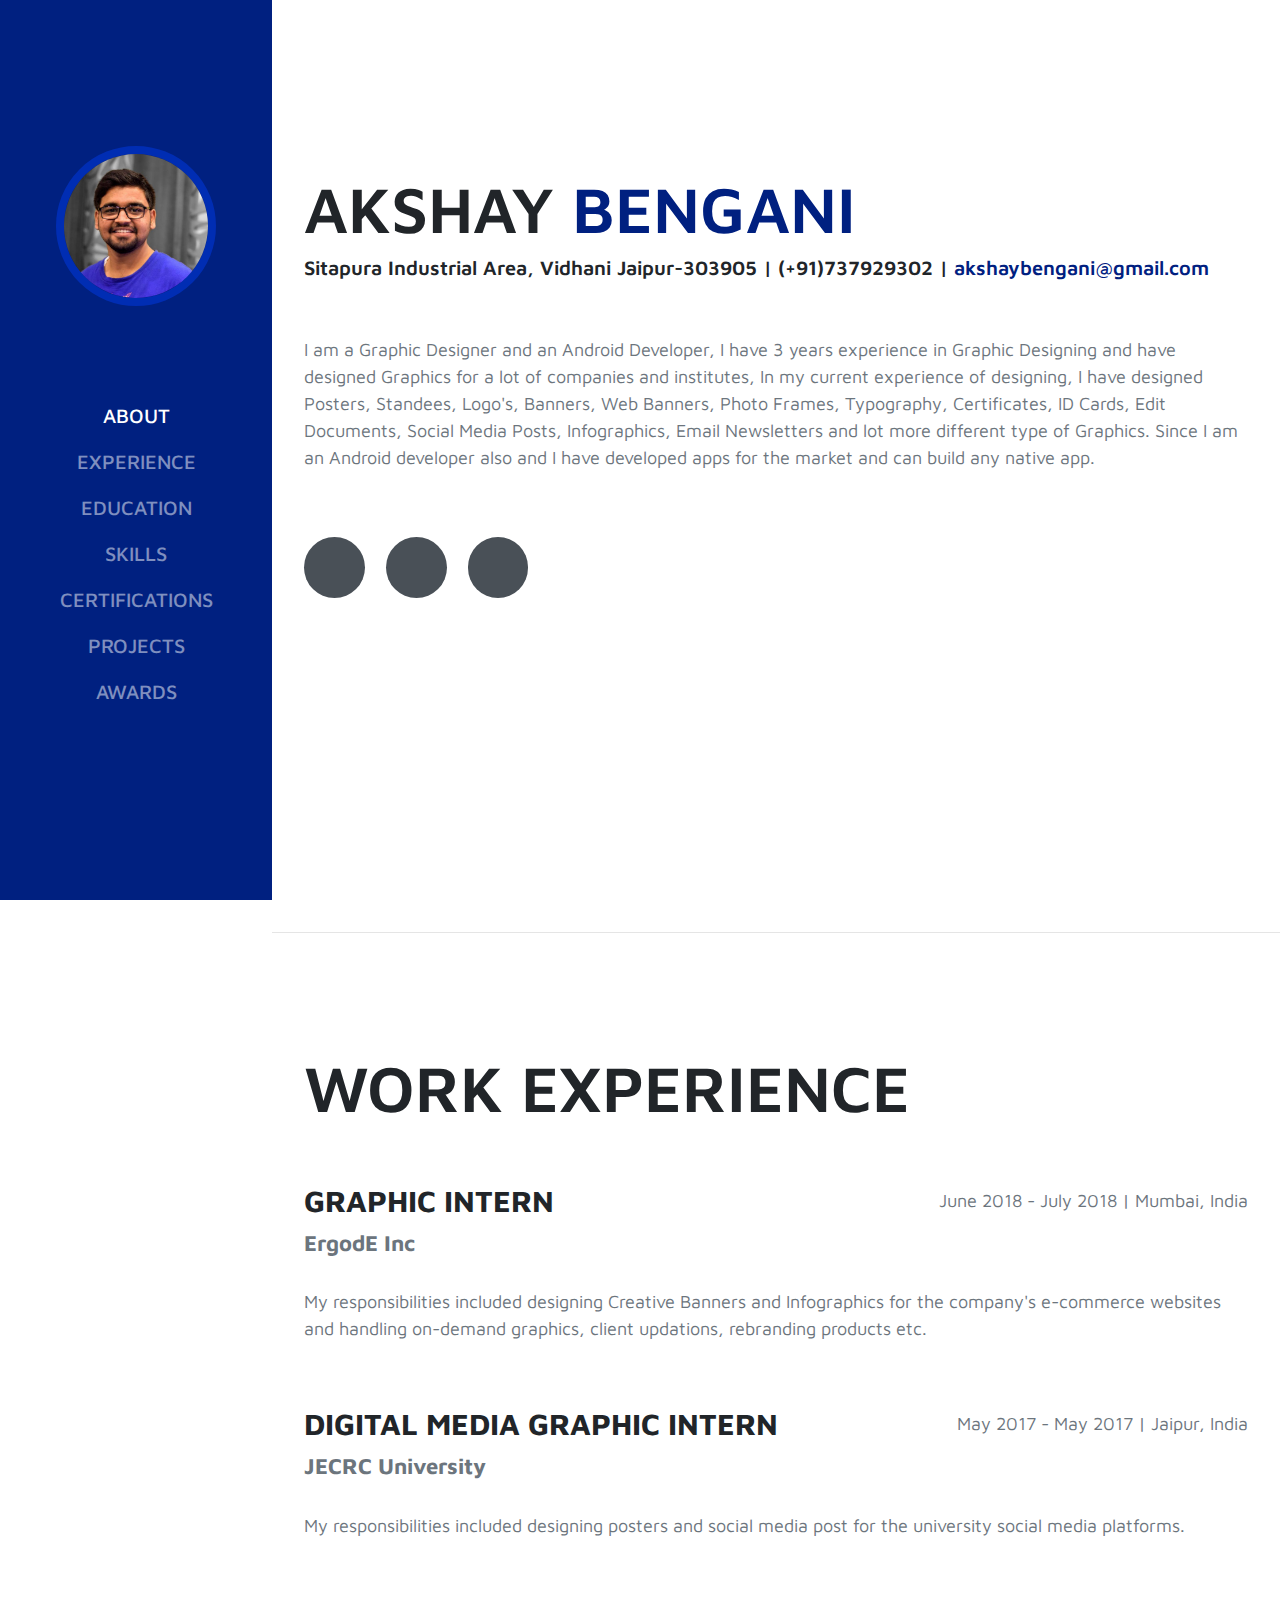
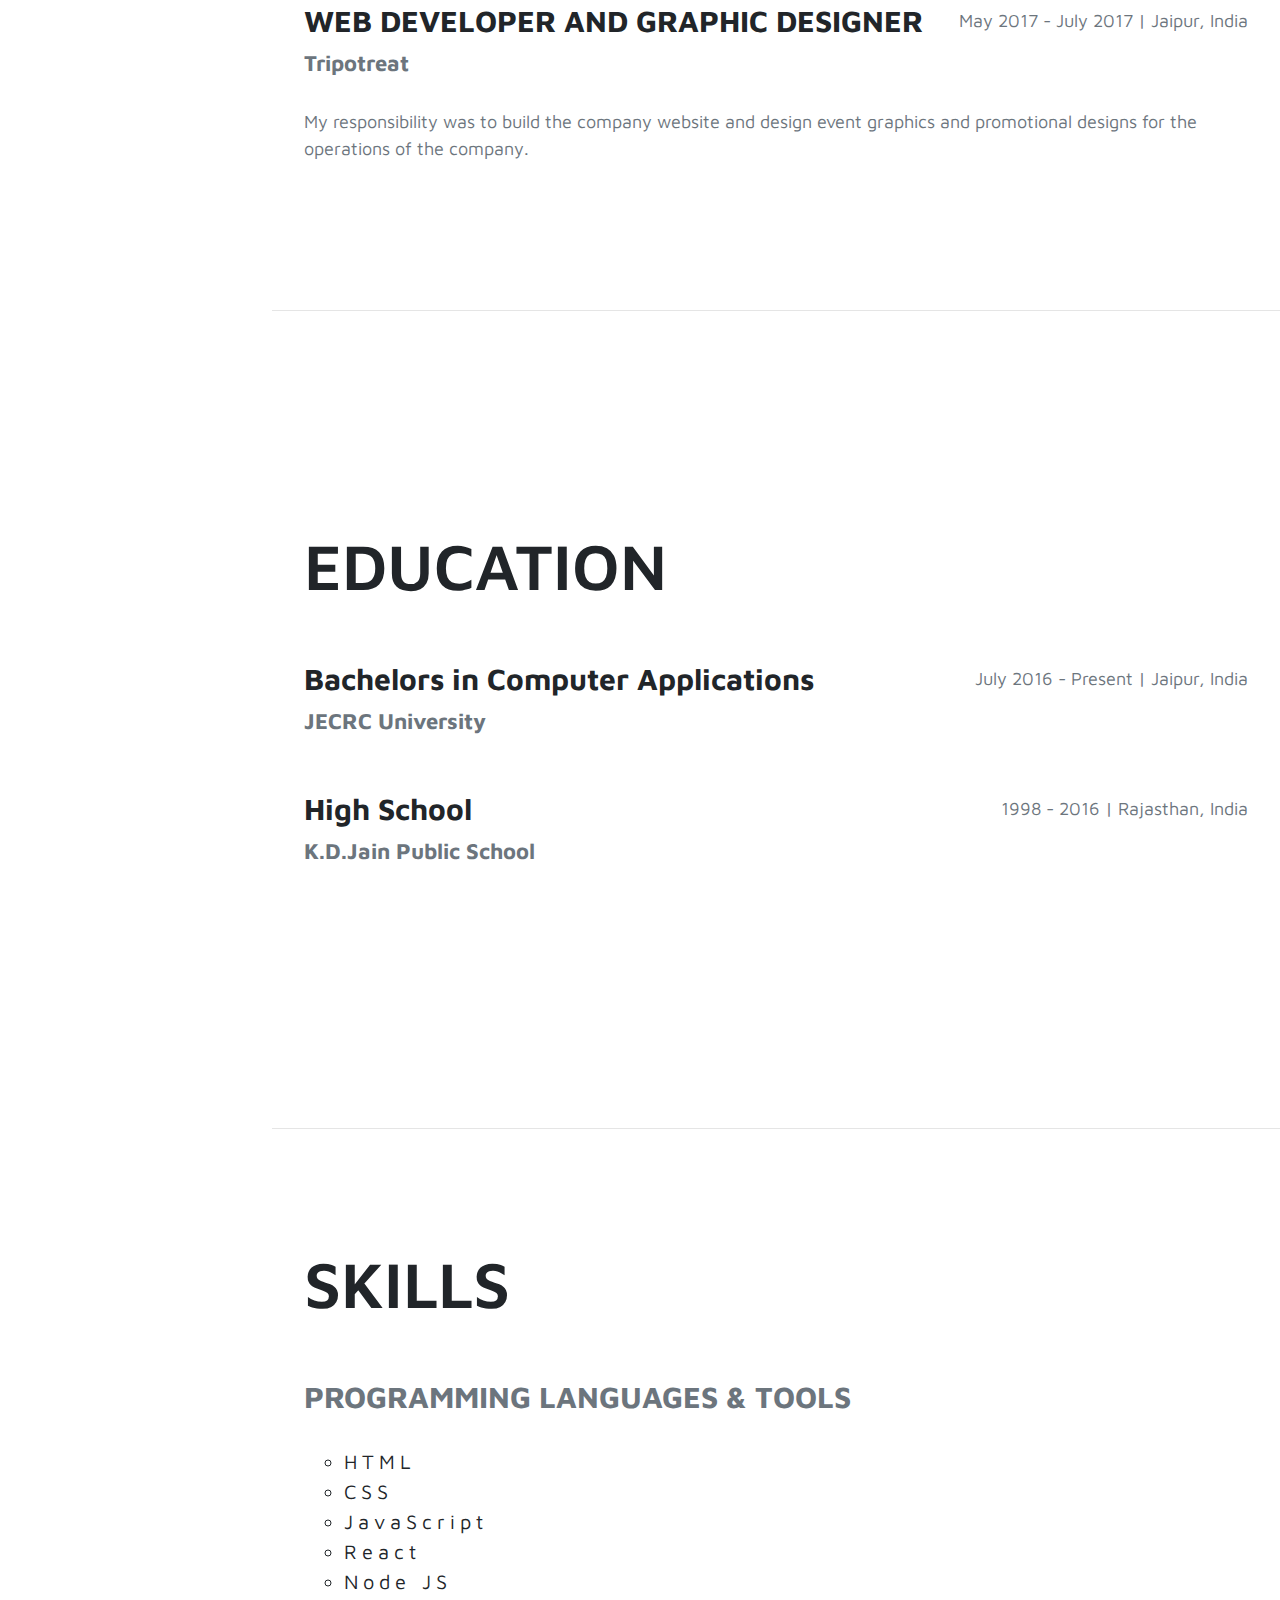
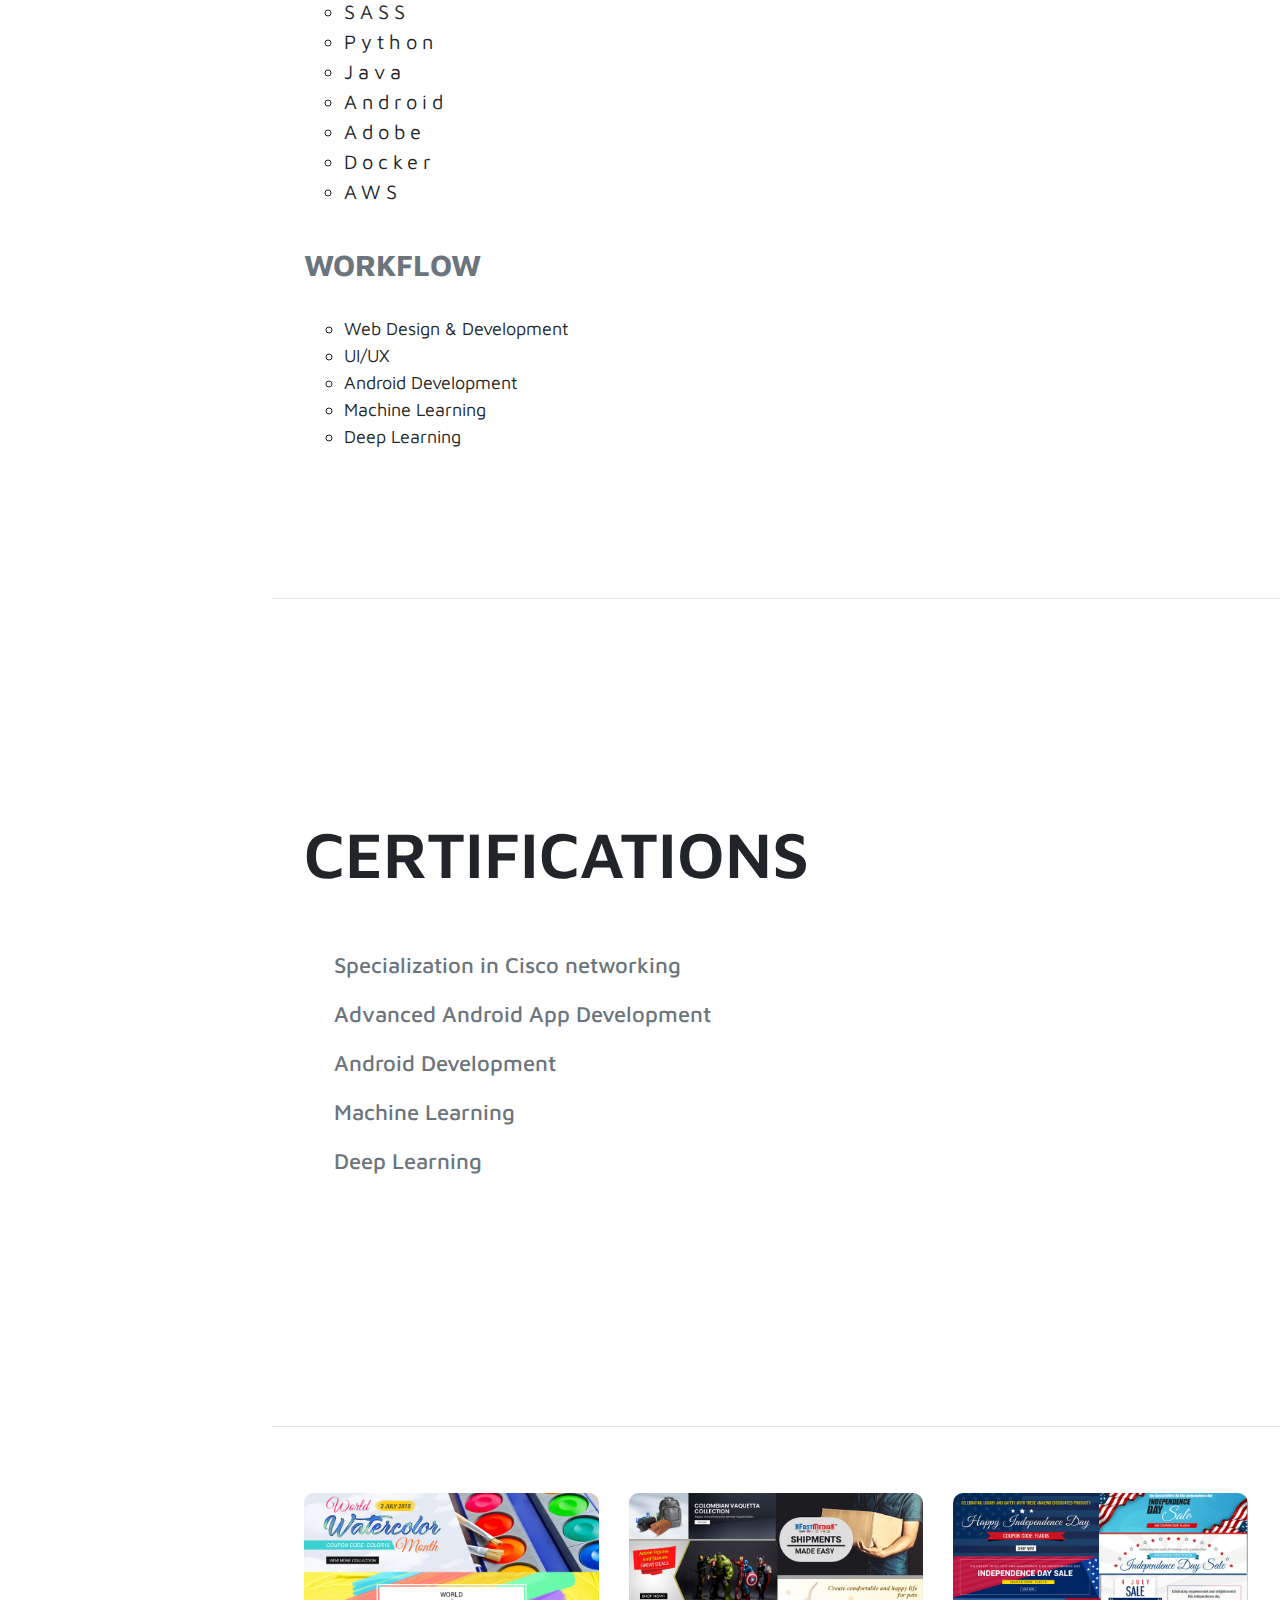
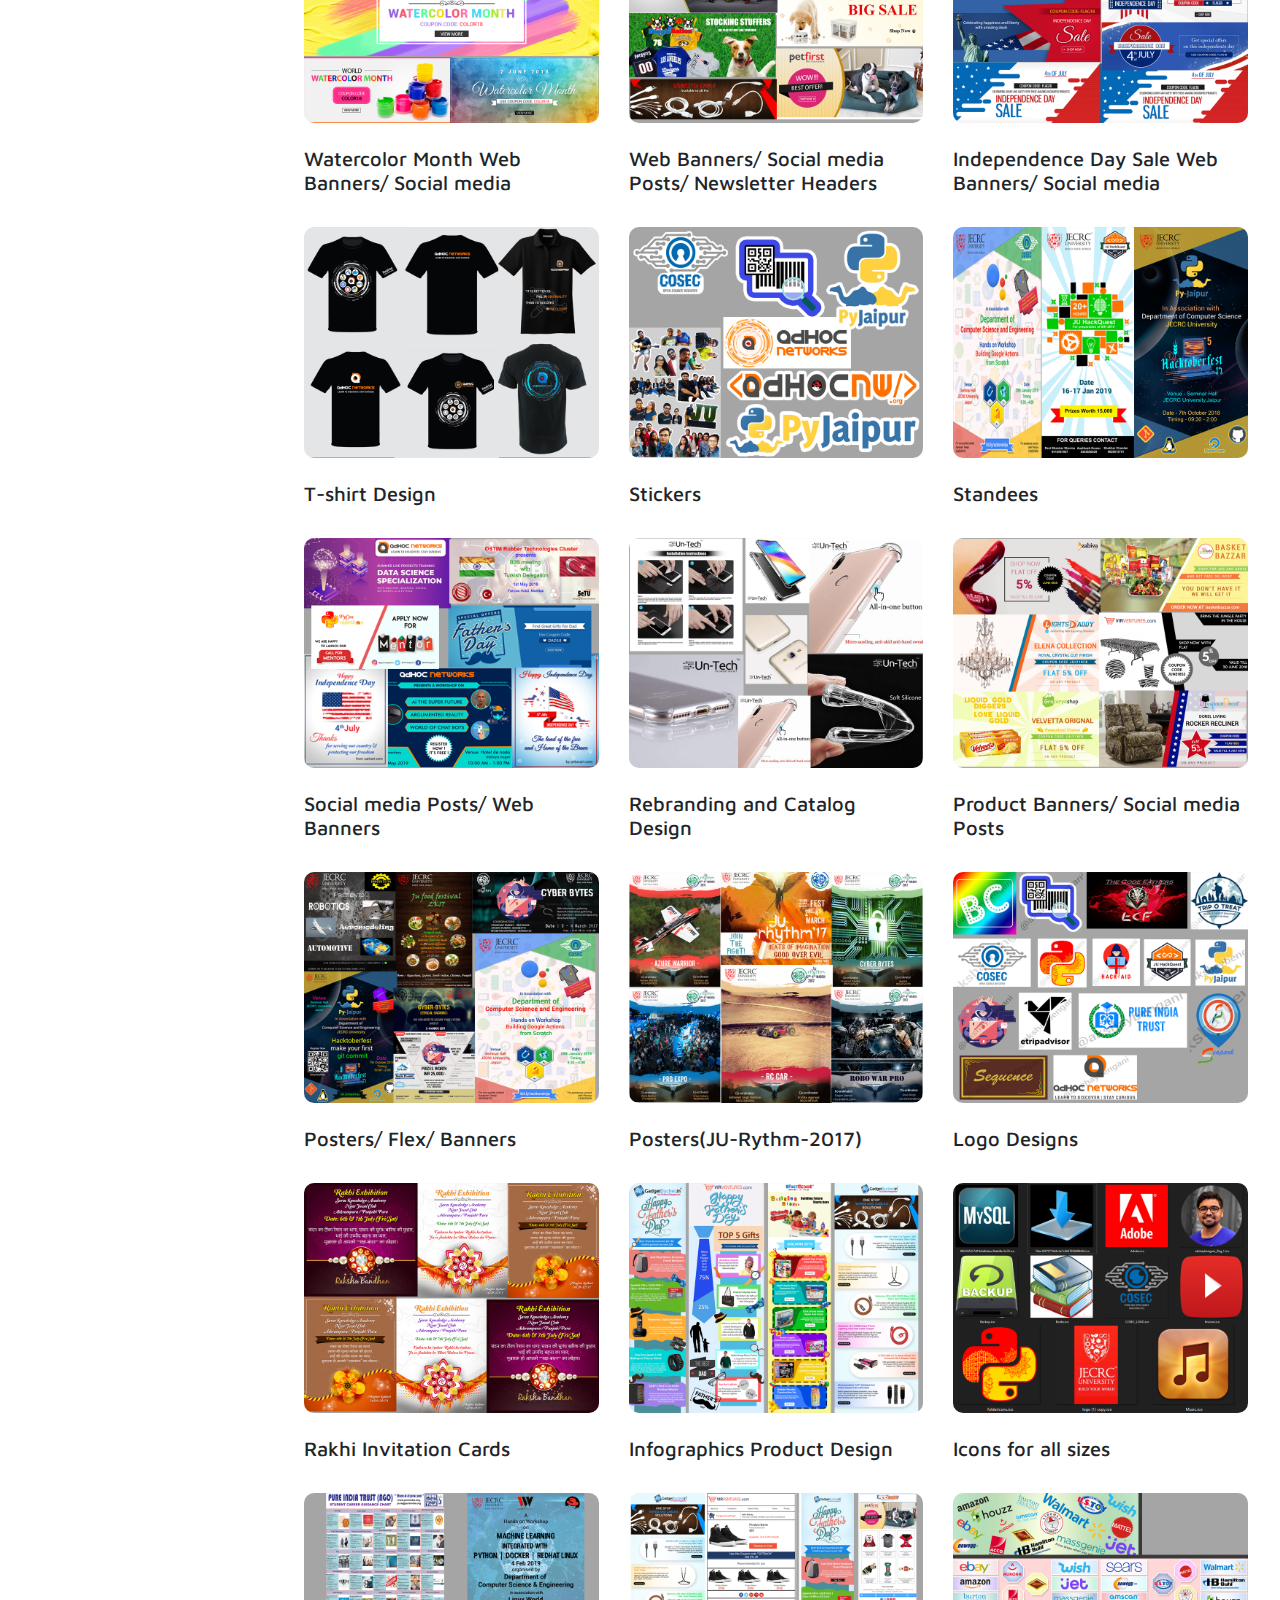
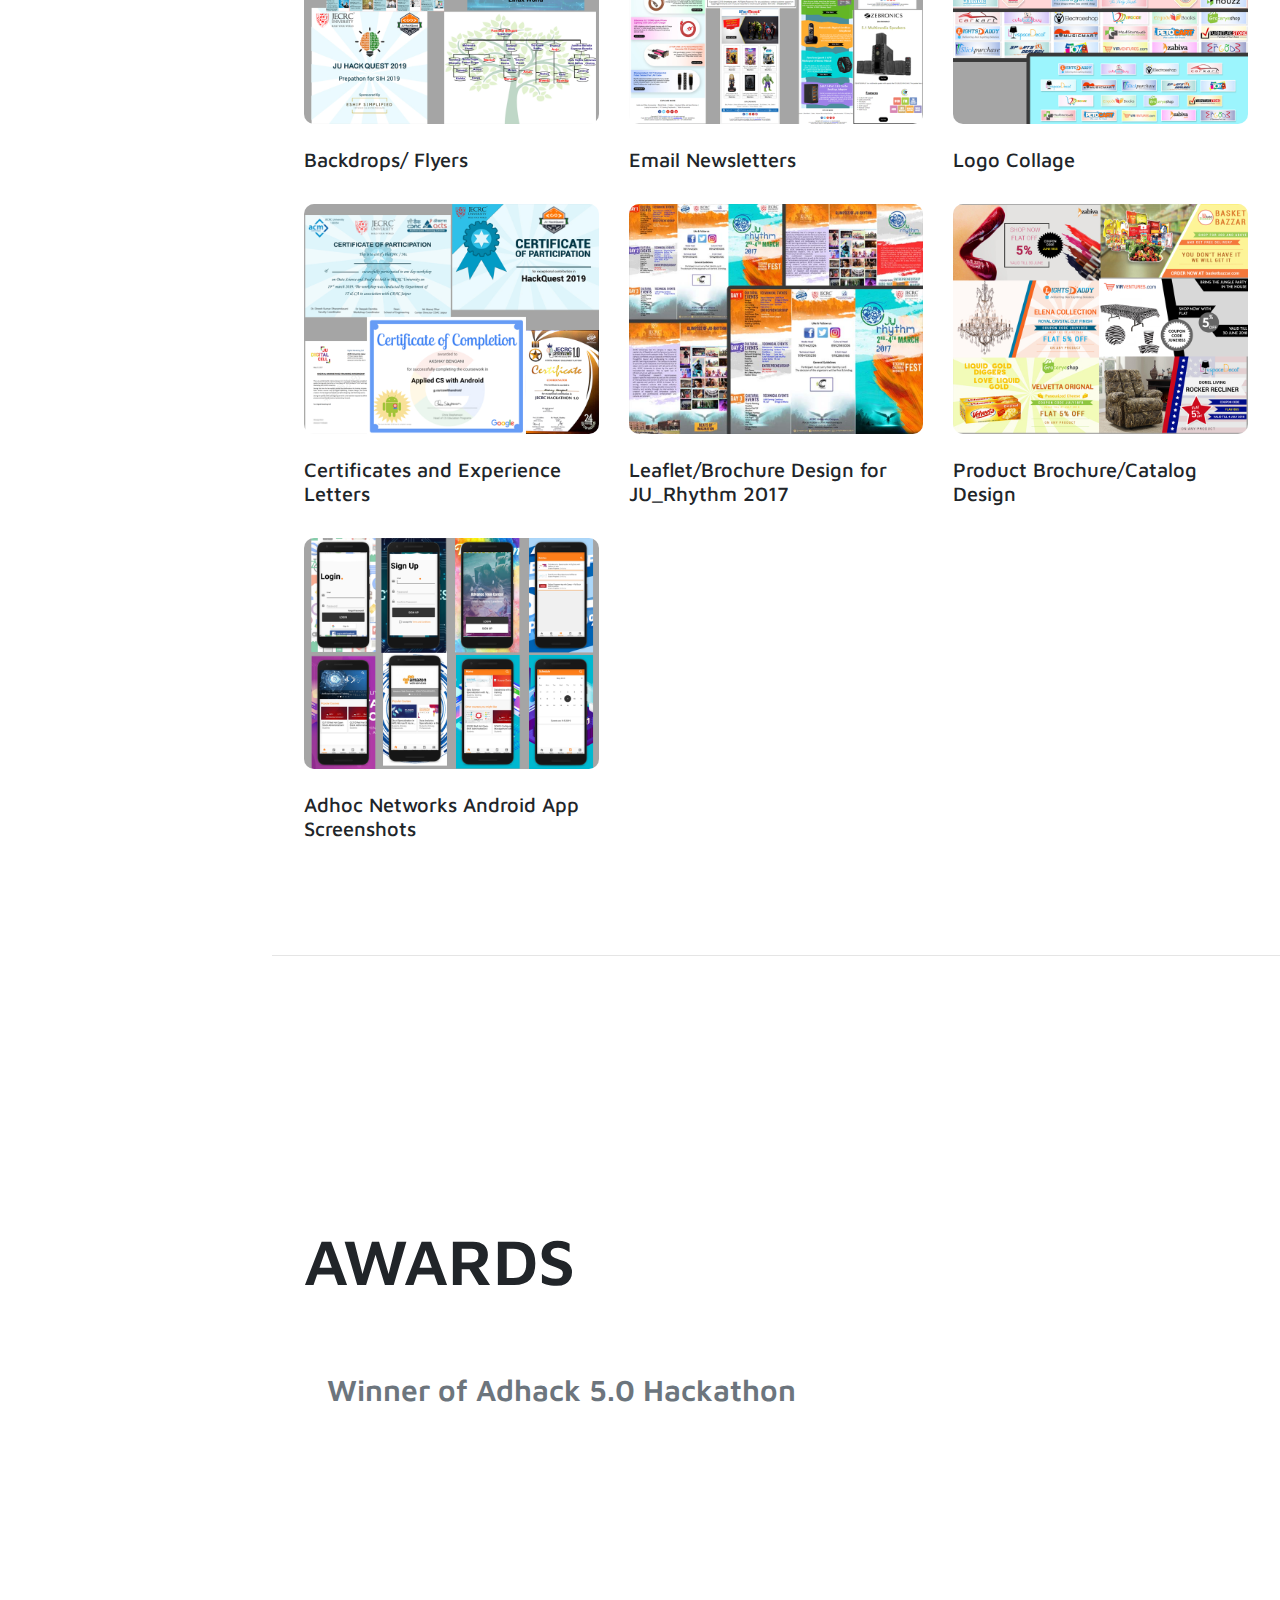
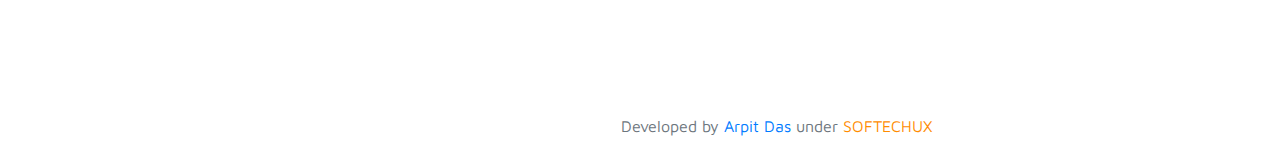
==== commit 13a3a4e9: "Temperory Launch" ====
--- a/index.html
+++ b/index.html
@@ -1,539 +1,1007 @@
-<!doctype html>
-<html lang="en">
+<!DOCTYPE html>
+<html>
     <head>
-        <!-- Required meta tags -->
-        <meta charset="utf-8">
-        <meta name="viewport" content="width=device-width, initial-scale=1, shrink-to-fit=no">
-        <link rel="icon" href="img/favicon.png" type="image/png">
-        <title>MeetMe Personal</title>
-        <!-- Bootstrap CSS -->
-        <link rel="stylesheet" href="css/bootstrap.css">
-        <link rel="stylesheet" href="vendors/linericon/style.css">
-        <link rel="stylesheet" href="css/font-awesome.min.css">
-        <link rel="stylesheet" href="vendors/owl-carousel/owl.carousel.min.css">
-        <link rel="stylesheet" href="vendors/lightbox/simpleLightbox.css">
-        <link rel="stylesheet" href="vendors/nice-select/css/nice-select.css">
-        <link rel="stylesheet" href="vendors/animate-css/animate.css">
-        <link rel="stylesheet" href="vendors/popup/magnific-popup.css">
-        <link rel="stylesheet" href="vendors/flaticon/flaticon.css">
-        <!-- main css -->
-        <link rel="stylesheet" href="css/style.css">
-        <link rel="stylesheet" href="css/responsive.css">
+        <title>Akshay Bengani | Portfolio</title>
+        <link rel="stylesheet" href="https://maxcdn.bootstrapcdn.com/bootstrap/4.0.0/css/bootstrap.min.css" integrity="sha384-Gn5384xqQ1aoWXA+058RXPxPg6fy4IWvTNh0E263XmFcJlSAwiGgFAW/dAiS6JXm" crossorigin="anonymous">
+        <script src="https://kit.fontawesome.com/5b085c0ec3.js"></script> 
+        <link rel="stylesheet" type="text/css" href="./css/main.css">
+        <meta name="viewport" content="width=device-width, initial-scale=1.0">
+        <link rel="icon" type="image/png" href="./images/logo-title.png">
+        <link href="https://fonts.googleapis.com/css?family=Maven+Pro&display=swap" rel="stylesheet">
+        <script src="https://ajax.googleapis.com/ajax/libs/jquery/3.4.0/jquery.min.js"></script>
     </head>
-    <body>
-        
-        <!--================Header Menu Area =================-->
-        <header class="header_area">
-            <div class="main_menu">
-            	<nav class="navbar navbar-expand-lg navbar-light">
-					<div class="container box_1620">
-						<!-- Brand and toggle get grouped for better mobile display -->
-						<a class="navbar-brand logo_h" href="index.html"><img src="img/logo.png" alt=""></a>
-						<button class="navbar-toggler" type="button" data-toggle="collapse" data-target="#navbarSupportedContent" aria-controls="navbarSupportedContent" aria-expanded="false" aria-label="Toggle navigation">
-							<span class="icon-bar"></span>
-							<span class="icon-bar"></span>
-							<span class="icon-bar"></span>
-						</button>
-						<!-- Collect the nav links, forms, and other content for toggling -->
-						<div class="collapse navbar-collapse offset" id="navbarSupportedContent">
-							<ul class="nav navbar-nav menu_nav ml-auto">
-								<li class="nav-item active"><a class="nav-link" href="index.html">Home</a></li> 
-								<li class="nav-item"><a class="nav-link" href="about-us.html">About</a></li> 
-								<li class="nav-item"><a class="nav-link" href="services.html">Services</a></li> 
-								<li class="nav-item submenu dropdown">
-									<a href="#" class="nav-link dropdown-toggle" data-toggle="dropdown" role="button" aria-haspopup="true" aria-expanded="false">Pages</a>
-									<ul class="dropdown-menu">
-										<li class="nav-item"><a class="nav-link" href="portfolio.html">Portfolio</a></li>
-										<li class="nav-item"><a class="nav-link" href="elements.html">Elements</a></li>
-									</ul>
-								</li> 
-								<li class="nav-item submenu dropdown">
-									<a href="#" class="nav-link dropdown-toggle" data-toggle="dropdown" role="button" aria-haspopup="true" aria-expanded="false">Blog</a>
-									<ul class="dropdown-menu">
-										<li class="nav-item"><a class="nav-link" href="blog.html">Blog</a></li>
-										<li class="nav-item"><a class="nav-link" href="single-blog.html">Blog Details</a></li>
-									</ul>
-								</li> 
-								<li class="nav-item"><a class="nav-link" href="contact.html">Contact</a></li>
-							</ul>
-						</div> 
-					</div>
-            	</nav>
-            </div>
-        </header>
-        <!--================Header Menu Area =================-->
-        
-        <!--================Home Banner Area =================-->
-        <section class="home_banner_area">
-           	<div class="container box_1620">
-           		<div class="banner_inner d-flex align-items-center">
-					<div class="banner_content">
-						<div class="media">
-							<div class="d-flex">
-								<img src="img/personal.jpg" alt="">
-							</div>
-							<div class="media-body">
-								<div class="personal_text">
-									<h6>Hello Everybody, i am</h6>
-									<h3>Donald McKinney</h3>
-									<h4>Junior UI/UX Developer</h4>
-									<p>You will begin to realise why this exercise is called the Dickens Pattern (with reference to the ghost showing Scrooge some different futures)</p>
-									<ul class="list basic_info">
-										<li><a href="#"><i class="lnr lnr-calendar-full"></i> 31st December, 1992</a></li>
-										<li><a href="#"><i class="lnr lnr-phone-handset"></i> 44 (012) 6954 783</a></li>
-										<li><a href="#"><i class="lnr lnr-envelope"></i> businessplan@donald</a></li>
-										<li><a href="#"><i class="lnr lnr-home"></i> Santa monica bullevard</a></li>
-									</ul>
-									<ul class="list personal_social">
-										<li><a href="#"><i class="fa fa-facebook"></i></a></li>
-										<li><a href="#"><i class="fa fa-twitter"></i></a></li>
-										<li><a href="#"><i class="fa fa-linkedin"></i></a></li>
-									</ul>
-								</div>
-							</div>
-						</div>
-					</div>
-				</div>
-            </div>
-        </section>
-        <!--================End Home Banner Area =================-->
-        
-        <!--================Welcome Area =================-->
-        <section class="welcome_area p_120">
-        	<div class="container">
-        		<div class="row welcome_inner">
-        			<div class="col-lg-6">
-        				<div class="welcome_text">
-        					<h4>About Myself</h4>
-        					<p>inappropriate behavior is often laughed off as “boys will be boys,” women face higher conduct standards especially in the workplace. That’s why it’s crucial that, as women, our behavior on the job is beyond reproach. inappropriate behavior is often laughed.</p>
-        					<div class="row">
-        						<div class="col-md-4">
-        							<div class="wel_item">
-        								<i class="lnr lnr-database"></i>
-        								<h4>$2.5M</h4>
-        								<p>Total Donation</p>
-        							</div>
-        						</div>
-        						<div class="col-md-4">
-        							<div class="wel_item">
-        								<i class="lnr lnr-book"></i>
-        								<h4>1465</h4>
-        								<p>Total Projects</p>
-        							</div>
-        						</div>
-        						<div class="col-md-4">
-        							<div class="wel_item">
-        								<i class="lnr lnr-users"></i>
-        								<h4>3965</h4>
-        								<p>Total Volunteers</p>
-        							</div>
-        						</div>
-        					</div>
-        				</div>
-        			</div>
-        			<div class="col-lg-6">
-        				<div class="tools_expert">
-        					<div class="skill_main">
-								<div class="skill_item">
-									<h4>After Effects <span class="counter">85</span>%</h4>
-									<div class="progress_br">
-										<div class="progress">
-											<div class="progress-bar" role="progressbar" aria-valuenow="85" aria-valuemin="0" aria-valuemax="100"></div>
-										</div>
-									</div>
-								</div>
-								<div class="skill_item">
-									<h4>Photoshop <span class="counter">90</span>%</h4>
-									<div class="progress_br">
-										<div class="progress">
-											<div class="progress-bar" role="progressbar" aria-valuenow="90" aria-valuemin="0" aria-valuemax="100"></div>
-										</div>
-									</div>
-								</div>
-								<div class="skill_item">
-									<h4>Illustrator <span class="counter">70</span>%</h4>
-									<div class="progress_br">
-										<div class="progress">
-											<div class="progress-bar" role="progressbar" aria-valuenow="70" aria-valuemin="0" aria-valuemax="100"></div>
-										</div>
-									</div>
-								</div>
-								<div class="skill_item">
-									<h4>Sublime <span class="counter">95</span>%</h4>
-									<div class="progress_br">
-										<div class="progress">
-											<div class="progress-bar" role="progressbar" aria-valuenow="95" aria-valuemin="0" aria-valuemax="100"></div>
-										</div>
-									</div>
-								</div>
-								<div class="skill_item">
-									<h4>Sketch <span class="counter">75</span>%</h4>
-									<div class="progress_br">
-										<div class="progress">
-											<div class="progress-bar" role="progressbar" aria-valuenow="75" aria-valuemin="0" aria-valuemax="100"></div>
-										</div>
-									</div>
-								</div>
-							</div>
-        				</div>
-        			</div>
-        		</div>
-        	</div>
-        </section>
-        <!--================End Welcome Area =================-->
-        
-        <!--================My Tabs Area =================-->
-        <section class="mytabs_area p_120">
-        	<div class="container">
-        		<div class="tabs_inner">
-					<ul class="nav nav-tabs" id="myTab" role="tablist">
-						<li class="nav-item">
-							<a class="nav-link active" id="home-tab" data-toggle="tab" href="#home" role="tab" aria-controls="home" aria-selected="true">My Experiences</a>
-						</li>
-						<li class="nav-item">
-							<a class="nav-link" id="profile-tab" data-toggle="tab" href="#profile" role="tab" aria-controls="profile" aria-selected="false">My Education</a>
-						</li>
-					</ul>
-					<div class="tab-content" id="myTabContent">
-						<div class="tab-pane fade show active" id="home" role="tabpanel" aria-labelledby="home-tab">
-							<ul class="list">
-								<li>
-									<span></span>
-									<div class="media">
-										<div class="d-flex">
-											<p>March 2017 to present</p>
-										</div>
-										<div class="media-body">
-											<h4>Colorlib</h4>
-											<p>Senior Web Developer <br />Santa monica, Los angeles</p>
-										</div>
-									</div>
-								</li>
-								<li>
-									<span></span>
-									<div class="media">
-										<div class="d-flex">
-											<p>March 2017 to present</p>
-										</div>
-										<div class="media-body">
-											<h4>Colorlib</h4>
-											<p>Senior Web Developer <br />Santa monica, Los angeles</p>
-										</div>
-									</div>
-								</li>
-								<li>
-								<span></span>
-									<div class="media">
-										<div class="d-flex">
-											<p>March 2017 to present</p>
-										</div>
-										<div class="media-body">
-											<h4>Colorlib</h4>
-											<p>Senior Web Developer <br />Santa monica, Los angeles</p>
-										</div>
-									</div>
-								</li>
-							</ul>
-						</div>
-						<div class="tab-pane fade" id="profile" role="tabpanel" aria-labelledby="profile-tab">
-							<ul class="list">
-								<li>
-									<span></span>
-									<div class="media">
-										<div class="d-flex">
-											<p>March 2017 to present</p>
-										</div>
-										<div class="media-body">
-											<h4>Colorlib</h4>
-											<p>Senior Web Developer <br />Santa monica, Los angeles</p>
-										</div>
-									</div>
-								</li>
-								<li>
-									<span></span>
-									<div class="media">
-										<div class="d-flex">
-											<p>March 2017 to present</p>
-										</div>
-										<div class="media-body">
-											<h4>Colorlib</h4>
-											<p>Senior Web Developer <br />Santa monica, Los angeles</p>
-										</div>
-									</div>
-								</li>
-								<li>
-								<span></span>
-									<div class="media">
-										<div class="d-flex">
-											<p>March 2017 to present</p>
-										</div>
-										<div class="media-body">
-											<h4>Colorlib</h4>
-											<p>Senior Web Developer <br />Santa monica, Los angeles</p>
-										</div>
-									</div>
-								</li>
-							</ul>
-						</div>
-					</div>
-        		</div>
-        	</div>
-        </section>
-        <!--================End My Tabs Area =================-->
-        
-        <!--================Feature Area =================-->
-        <section class="feature_area p_120">
-        	<div class="container">
-        		<div class="main_title">
-        			<h2>offerings to my clients</h2>
-        			<p>If you are looking at blank cassettes on the web, you may be very confused at the difference in price. You may see some for as low as $.17 each.</p>
-        		</div>
-        		<div class="feature_inner row">
-        			<div class="col-lg-4 col-md-6">
-        				<div class="feature_item">
-        					<i class="flaticon-city"></i>
-        					<h4>Architecture</h4>
-        					<p>If you are looking at blank cassettes on the web, you may be very confused at the difference in price. You may see some for as low as $17 each.</p>
-        				</div>
-        			</div>
-        			<div class="col-lg-4 col-md-6">
-        				<div class="feature_item">
-        					<i class="flaticon-skyline"></i>
-        					<h4>Interior Design</h4>
-        					<p>If you are looking at blank cassettes on the web, you may be very confused at the difference in price. You may see some for as low as $17 each.</p>
-        				</div>
-        			</div>
-        			<div class="col-lg-4 col-md-6">
-        				<div class="feature_item">
-        					<i class="flaticon-sketch"></i>
-        					<h4>Concept Design</h4>
-        					<p>If you are looking at blank cassettes on the web, you may be very confused at the difference in price. You may see some for as low as $17 each.</p>
-        				</div>
-        			</div>
-        		</div>
-        	</div>
-        </section>
-        <!--================End Feature Area =================-->
-        
-        <!--================Home Gallery Area =================-->
-        <section class="home_gallery_area p_120">
-        	<div class="container">
-        		<div class="main_title">
-        			<h2>Our Latest Featured Projects</h2>
-        			<p>Who are in extremely love with eco friendly system.</p>
-        		</div>
-        		<div class="isotope_fillter">
-        			<ul class="gallery_filter list">
-						<li class="active" data-filter="*"><a href="#">All</a></li>
-						<li data-filter=".brand"><a href="#">Vector</a></li>
-						<li data-filter=".manipul"><a href="#">Raster</a></li>
-						<li data-filter=".creative"><a href="#">UI/UX</a></li>
-						<li data-filter=".design"><a href="#">Printing</a></li>
-					</ul>
-        		</div>
-        	</div>
-        	<div class="container">
-        		<div class="gallery_f_inner row imageGallery1">
-        			<div class="col-lg-4 col-md-4 col-sm-6 brand manipul design print">
-        				<div class="h_gallery_item">
-        					<div class="g_img_item">
-        						<img class="img-fluid" src="img/gallery/project-1.jpg" alt="">
-        						<a class="light" href="img/gallery/project-1.jpg"><img src="img/gallery/icon.png" alt=""></a>
-        					</div>
-        					<div class="g_item_text">
-        						<h4>3D Helmet Design</h4>
-        						<p>Client Project</p>
-        					</div>
-        				</div>
-        			</div>
-        			<div class="col-lg-4 col-md-4 col-sm-6 brand manipul creative">
-        				<div class="h_gallery_item">
-        					<div class="g_img_item">
-        						<img class="img-fluid" src="img/gallery/project-2.jpg" alt="">
-        						<a class="light" href="img/gallery/project-2.jpg"><img src="img/gallery/icon.png" alt=""></a>
-        					</div>
-        					<div class="g_item_text">
-        						<h4>2D Vinyl Design</h4>
-        						<p>Client Project</p>
-        					</div>
-        				</div>
-        			</div>
-        			<div class="col-lg-4 col-md-4 col-sm-6 manipul creative design print">
-        				<div class="h_gallery_item">
-        					<div class="g_img_item">
-        						<img class="img-fluid" src="img/gallery/project-3.jpg" alt="">
-        						<a class="light" href="img/gallery/project-3.jpg"><img src="img/gallery/icon.png" alt=""></a>
-        					</div>
-        					<div class="g_item_text">
-        						<h4>Creative Poster Design</h4>
-        						<p>Client Project</p>
-        					</div>
-        				</div>
-        			</div>
-        			<div class="col-lg-4 col-md-4 col-sm-6 brand creative print">
-        				<div class="h_gallery_item">
-        					<div class="g_img_item">
-        						<img class="img-fluid" src="img/gallery/project-4.jpg" alt="">
-        						<a class="light" href="img/gallery/project-4.jpg"><img src="img/gallery/icon.png" alt=""></a>
-        					</div>
-        					<div class="g_item_text">
-        						<h4>Embosed Logo Design</h4>
-        						<p>Client Project</p>
-        					</div>
-        				</div>
-        			</div>
-        			<div class="col-lg-4 col-md-4 col-sm-6 brand manipul design">
-        				<div class="h_gallery_item">
-        					<div class="g_img_item">
-        						<img class="img-fluid" src="img/gallery/project-5.jpg" alt="">
-        						<a class="light" href="img/gallery/project-5.jpg"><img src="img/gallery/icon.png" alt=""></a>
-        					</div>
-        					<div class="g_item_text">
-        						<h4>3D Disposable Bottle</h4>
-        						<p>Client Project</p>
-        					</div>
-        				</div>
-        			</div>
-        			<div class="col-lg-4 col-md-4 col-sm-6 brand creative">
-        				<div class="h_gallery_item">
-        					<div class="g_img_item">
-        						<img class="img-fluid" src="img/gallery/project-6.jpg" alt="">
-        						<a class="light" href="img/gallery/project-6.jpg"><img src="img/gallery/icon.png" alt=""></a>
-        					</div>
-        					<div class="g_item_text">
-        						<h4>3D Logo Design</h4>
-        						<p>Client Project</p>
-        					</div>
-        				</div>
-        			</div>
-        		</div>
-        		<div class="more_btn">
-        			<a class="main_btn" href="#">Load More Items</a>
-        		</div>
-        	</div>
-        </section>
-        <!--================End Home Gallery Area =================-->
-        
-        <!--================Testimonials Area =================-->
-        <section class="testimonials_area p_120">
-        	<div class="container">
-        		<div class="main_title">
-        			<h2>Testimonials</h2>
-        			<p>If you are looking at blank cassettes on the web, you may be very confused at the difference in price. You may see some for as low as $.17 each.</p>
-        		</div>
-        		<div class="testi_inner">
-					<div class="testi_slider owl-carousel">
-						<div class="item">
-							<div class="testi_item">
-								<p>As conscious traveling Paup ers we must always be oncerned about our dear Mother Earth. If you think about it, you travel across her face</p>
-								<h4>Fanny Spencer</h4>
-								<a href="#"><i class="fa fa-star"></i></a>
-								<a href="#"><i class="fa fa-star"></i></a>
-								<a href="#"><i class="fa fa-star"></i></a>
-								<a href="#"><i class="fa fa-star"></i></a>
-								<a href="#"><i class="fa fa-star-half-o"></i></a>
-							</div>
-						</div>
-						<div class="item">
-							<div class="testi_item">
-								<p>As conscious traveling Paup ers we must always be oncerned about our dear Mother Earth. If you think about it, you travel across her face</p>
-								<h4>Fanny Spencer</h4>
-								<a href="#"><i class="fa fa-star"></i></a>
-								<a href="#"><i class="fa fa-star"></i></a>
-								<a href="#"><i class="fa fa-star"></i></a>
-								<a href="#"><i class="fa fa-star"></i></a>
-								<a href="#"><i class="fa fa-star-half-o"></i></a>
-							</div>
-						</div>
-						<div class="item">
-							<div class="testi_item">
-								<p>As conscious traveling Paup ers we must always be oncerned about our dear Mother Earth. If you think about it, you travel across her face</p>
-								<h4>Fanny Spencer</h4>
-								<a href="#"><i class="fa fa-star"></i></a>
-								<a href="#"><i class="fa fa-star"></i></a>
-								<a href="#"><i class="fa fa-star"></i></a>
-								<a href="#"><i class="fa fa-star"></i></a>
-								<a href="#"><i class="fa fa-star-half-o"></i></a>
-							</div>
-						</div>
-					</div>
-        		</div>
-        	</div>
-        </section>
-        <!--================End Testimonials Area =================-->
-        
-        <!--================Footer Area =================-->
-        <footer class="footer_area p_120">
-        	<div class="container">
-        		<div class="row footer_inner">
-        			<div class="col-lg-5 col-sm-6">
-        				<aside class="f_widget ab_widget">
-        					<div class="f_title">
-        						<h3>About Me</h3>
-        					</div>
-        					<p>Do you want to be even more successful? Learn to love learning and growth. The more effort you put into improving your skills,</p>
-        					<p><!-- Link back to Colorlib can't be removed. Template is licensed under CC BY 3.0. -->
-Copyright &copy;<script>document.write(new Date().getFullYear());</script> All rights reserved | This template is made with <i class="fa fa-heart-o" aria-hidden="true"></i> by <a href="https://colorlib.com" target="_blank">Colorlib</a>
-<!-- Link back to Colorlib can't be removed. Template is licensed under CC BY 3.0. --></p>
-        				</aside>
-        			</div>
-        			<div class="col-lg-5 col-sm-6">
-        				<aside class="f_widget news_widget">
-        					<div class="f_title">
-        						<h3>Newsletter</h3>
-        					</div>
-        					<p>Stay updated with our latest trends</p>
-        					<div id="mc_embed_signup">
-                                <form target="_blank" action="https://spondonit.us12.list-manage.com/subscribe/post?u=1462626880ade1ac87bd9c93a&amp;id=92a4423d01" method="get" class="subscribe_form relative">
-                                	<div class="input-group d-flex flex-row">
-                                        <input name="EMAIL" placeholder="Enter email address" onfocus="this.placeholder = ''" onblur="this.placeholder = 'Email Address '" required="" type="email">
-                                        <button class="btn sub-btn"><span class="lnr lnr-arrow-right"></span></button>		
-                                    </div>				
-                                    <div class="mt-10 info"></div>
-                                </form>
-                            </div>
-        				</aside>
-        			</div>
-        			<div class="col-lg-2">
-        				<aside class="f_widget social_widget">
-        					<div class="f_title">
-        						<h3>Follow Me</h3>
-        					</div>
-        					<p>Let us be social</p>
-        					<ul class="list">
-        						<li><a href="#"><i class="fa fa-facebook"></i></a></li>
-        						<li><a href="#"><i class="fa fa-twitter"></i></a></li>
-        						<li><a href="#"><i class="fa fa-dribbble"></i></a></li>
-        						<li><a href="#"><i class="fa fa-behance"></i></a></li>
-        					</ul>
-        				</aside>
-        			</div>
-        		</div>
-        	</div>
-        </footer>
-        <!--================End Footer Area =================-->
-        
-        
-        
-        
-        
-        
-        <!-- Optional JavaScript -->
-        <!-- jQuery first, then Popper.js, then Bootstrap JS -->
-        <script src="js/jquery-3.3.1.min.js"></script>
-        <script src="js/popper.js"></script>
-        <script src="js/bootstrap.min.js"></script>
-        <script src="js/stellar.js"></script>
-        <script src="vendors/lightbox/simpleLightbox.min.js"></script>
-        <script src="vendors/nice-select/js/jquery.nice-select.min.js"></script>
-        <script src="vendors/isotope/imagesloaded.pkgd.min.js"></script>
-        <script src="vendors/isotope/isotope.pkgd.min.js"></script>
-        <script src="vendors/owl-carousel/owl.carousel.min.js"></script>
-        <script src="vendors/popup/jquery.magnific-popup.min.js"></script>
-        <script src="js/jquery.ajaxchimp.min.js"></script>
-        <script src="vendors/counter-up/jquery.waypoints.min.js"></script>
-        <script src="vendors/counter-up/jquery.counterup.min.js"></script>
-        <script src="js/mail-script.js"></script>
-        <script src="js/theme.js"></script>
+
+    <body data-spy="scroll" data-target="#nav-scroll" >
+        
+        <nav class="navbar navbar-expand-lg navbar-dark" id="nav-scroll">
+            <a class="navbar-brand" href="#"><img src="./images/akshay.jpeg" id="pic"></a>
+            <button class="navbar-toggler" type="button" data-toggle="collapse" data-target="#navbarNav" aria-controls="navbarNav" aria-expanded="false" aria-label="Toggle navigation">
+              <span class="navbar-toggler-icon"></span>
+            </button>
+            <div class="collapse navbar-collapse" id="navbarNav">
+              <ul class="navbar-nav">
+                <li class="nav-item">
+                  <a class="nav-link" href="#about">ABOUT <span class="sr-only">(current)</span></a>
+                </li>
+                <li class="nav-item">
+                  <a class="nav-link" href="#experience">EXPERIENCE</a>
+                </li>
+                <li class="nav-item">
+                  <a class="nav-link" href="#education">EDUCATION</a>
+                </li>
+                <li class="nav-item">
+                  <a class="nav-link" href="#skills">SKILLS</a>
+                </li>
+                <li class="nav-item">
+                  <a class="nav-link" href="#certifications">CERTIFICATIONS</a>
+                </li>
+                <li class="nav-item">
+                  <a class="nav-link" href="#projects">PROJECTS</a>
+                </li>
+                <li class="nav-item">
+                  <a class="nav-link" href="#awards">AWARDS</a>
+                </li>
+              </ul>
+            </div>
+          </nav>
+        <div class="container jumbotron" id="about">
+            <h1 class="display-2">AKSHAY <span style="color: #002080">BENGANI</span></h1>
+            <h6>Sitapura Industrial Area, Vidhani
+              Jaipur-303905 | (+91)737929302 | <a href="mailto:akshaybengani@gmail.com" style="color: #002080">akshaybengani@gmail.com</a></h6>
+            <br><br>
+            <p class="text-muted">I am a Graphic Designer and an Android Developer, I have 3 years experience in Graphic Designing and have designed Graphics for a lot of companies and institutes, In my current experience of designing, I have designed Posters, Standees, Logo's, Banners, Web Banners, Photo Frames, Typography, Certificates, ID Cards, Edit Documents, Social Media Posts, Infographics, Email Newsletters and lot more different type of Graphics. Since I am an Android developer also and I have developed apps for the market and can build any native app.</p>
+            <div class="social-icons">
+              <a href="https://www.linkedin.com/in/akshaybengani/" target="_blank"><i class="fab fa-linkedin-in"></i></a>
+              <a href="https://www.behance.net/akshaybengani" target="_blank"><i class="fab fa-behance"></i></a>
+              <a href="https://github.com/akshaybengani" target="_blank"><i class="fab fa-github"></i></a>
+
+            </div>
+        </div>
+        <hr>
+
+        <div class="container jumbotron" id="experience">
+            <h1 class="display-2">WORK EXPERIENCE</h1><br><br>
+            <h4>GRAPHIC INTERN</h4>
+            <p class="text-md-right text-muted year">June 2018 - July 2018 | Mumbai, India</p>
+            <h5 class="text-muted"><strong>ErgodE Inc</strong></h5><br>
+            <p class="text-muted">My responsibilities included designing Creative Banners and Infographics for the company's e-commerce websites and handling on-demand graphics, client updations, rebranding products etc.</p><br><br>
+
+            <h4>DIGITAL MEDIA GRAPHIC INTERN</h4>
+            <p class="text-md-right text-muted year">May 2017 - May 2017 | Jaipur, India</p>
+            <h5 class="text-muted"><strong>JECRC University</strong></h5><br>
+            <p class="text-muted">My responsibilities included designing posters and social media post for the university social media platforms.</p><br><br>
+
+            <h4>WEB DEVELOPER AND GRAPHIC DESIGNER</h4>
+            <p class="text-md-right text-muted year">May 2017 - July 2017 | Jaipur, India</p>
+            <h5 class="text-muted"><strong>Tripotreat</strong></h5><br>
+            <p class="text-muted">My responsibility was to build the company website and design event graphics and promotional designs for the operations of the company.
+            </p>
+        </div>
+        <hr class="underline">
+
+        <div class="container jumbotron" id="education">
+            <h1 class="display-2">EDUCATION</h1><br><br>
+            <h4>Bachelors in Computer Applications</h4>
+            <p class="text-md-right text-muted year">July 2016 - Present | Jaipur, India</p>
+            <h5 class="text-muted"><strong>JECRC University</strong></h5><br><br>
+
+            <h4>High School</h4>
+            <p class="text-md-right text-muted year">1998 - 2016 | Rajasthan, India</p>
+            <h5 class="text-muted"><strong>K.D.Jain Public School</strong></h5><br>
+        </div>
+        <hr class="underline-edu">
+
+        <div class="container jumbotron" id="skills">
+            <h1 class="display-2">SKILLS</h1><br><br>
+            <h4 class="text-muted">PROGRAMMING LANGUAGES & TOOLS</h4><br>
+            <ul class="skill-icons">
+              <li>HTML</li>
+              <li>CSS</li>
+              <li>JavaScript</li>
+              <li>React</li>
+              <li>Node JS</li>
+              <li>SASS</li>
+              <li>Python</li>
+              <li>Java</li>
+              <li>Android</li>
+              <li>Adobe</li>
+              <li>Docker</li>
+              <li>AWS</li>
+            </ul>
+            <br>
+
+            <h4 class="text-muted">WORKFLOW</h4><br>
+            <span class="workflow">
+            <ul>
+              <li>Web Design & Development</li>
+              <li>UI/UX</li>
+              <li>Android Development</li>
+              <li>Machine Learning</li>
+              <li>Deep Learning</li>
+            </ul>
+            </span>
+        </div>
+        <hr class="underline">
+        
+        <div class="container jumbotron" id="certifications">
+          <h1 class="display-2">CERTIFICATIONS</h1><br><br>
+            <p class="text-muted"><i class="fas fa-check"></i> Specialization in Cisco networking</p>
+            <p class="text-muted"><i class="fas fa-check"></i> Advanced Android App Development</p>
+            <p class="text-muted"><i class="fas fa-check"></i> Android Development</p>
+            <p class="text-muted"><i class="fas fa-check"></i> Machine Learning</p>
+            <p class="text-muted"><i class="fas fa-check"></i> Deep Learning</p>
+        </div>
+        <hr>
+        
+        
+        <!--PROJECTS SECTION----------------------------------->
+        <div class="container jumbotron" id="projects">
+            <div class="row">
+                <div class="col-lg-4 col-md-4 col-sm-12" data-toggle="modal" data-target="#water-color">
+                 <img class="img-fluid" src="images/banner-category/WaterColor%20Month%20Web%20Banners.jpg" id="img-sz"><br><br>
+                 <h5>Watercolor Month Web Banners/ Social media</h5>
+                </div>
+                
+                <div class="col-lg-4 col-md-4 col-sm-12"  data-toggle="modal" data-target="#social-media">
+                 <img class="img-fluid" src="images/banner-category/Web%20Banners%20Social%20Media%20Posts%20Newsletter%20headers.jpg" id="img-sz" ><br><br>
+                <h5>Web Banners/ Social media Posts/ Newsletter Headers</h5>
+                </div>
+                
+                <div class="col-lg-4 col-md-4 col-sm-12"  data-toggle="modal" data-target="#independence-day">
+                 <img class="img-fluid" src="images/banner-category/Independence%20Day%20Sale%20Web%20Banners%20Social%20Media%20Posts.jpg" id="img-sz" ><br><br>
+                <h5>Independence Day Sale Web Banners/ Social media</h5>
+                </div>
+            </div><br>
+            
+            <div class="row">
+                <div class="col-lg-4 col-md-4 col-sm-12"  data-toggle="modal" data-target="#t-shirt" >
+                 <img class="img-fluid" src="images/banner-category/T-Shirt%20Designs.jpg" id="img-sz" ><br><br>
+                <h5>T-shirt Design</h5>
+                </div>
+                
+                <div class="col-lg-4 col-md-4 col-sm-12"  data-toggle="modal" data-target="#stickers" >
+                 <img class="img-fluid" src="images/banner-category/Stickers.jpg" id="img-sz"><br><br>
+                 <h5>Stickers</h5>
+                </div>
+                
+                <div class="col-lg-4 col-md-4 col-sm-12"  data-toggle="modal" data-target="#standees" >
+                 <img class="img-fluid" src="images/banner-category/Standees.jpg" id="img-sz"><br><br>
+                 <h5>Standees</h5>
+                </div>
+            </div><br>
+            
+            <div class="row">
+                <div class="col-lg-4 col-md-4 col-sm-12"  data-toggle="modal" data-target="#social-media-banners" >
+                 <img class="img-fluid" src="images/banner-category/Social%20Media%20Posts%20and%20Banners.jpg" id="img-sz"><br><br>
+                 <h5>Social media Posts/ Web Banners</h5>
+                </div>
+                
+                <div class="col-lg-4 col-md-4 col-sm-12"  data-toggle="modal" data-target="#re-branding" >
+                 <img class="img-fluid" src="images/banner-category/Rebranding%20and%20Catalog%20Design.jpg" id="img-sz"><br><br>
+                 <h5>Rebranding and Catalog Design</h5>
+                </div>
+                
+                <div class="col-lg-4 col-md-4 col-sm-12"  data-toggle="modal" data-target="#product-banners" >
+                 <img class="img-fluid" src="images/banner-category/Product%20Banners%20Social%20Media%20Posts.jpg" id="img-sz"><br><br>
+                 <h5>Product Banners/ Social media Posts</h5>
+                </div>
+            </div><br>
+            
+            <div class="row">
+                <div class="col-lg-4 col-md-4 col-sm-12"  data-toggle="modal" data-target="#posters-flex" >
+                 <img class="img-fluid" src="images/banner-category/Poster%20Flex.jpg" id="img-sz"><br><br>
+                 <h5>Posters/ Flex/ Banners</h5>
+                </div>
+                
+                <div class="col-lg-4 col-md-4 col-sm-12"  data-toggle="modal" data-target="#posters-ju" >
+                 <img class="img-fluid" src="images/banner-category/Posters%20Ju%20Rhythm.jpg" id="img-sz"><br><br>
+                 <h5>Posters(JU-Rythm-2017)</h5>
+                </div>
+                
+                <div class="col-lg-4 col-md-4 col-sm-12"  data-toggle="modal" data-target="#logo-designs" >
+                 <img class="img-fluid" src="images/banner-category/Logo%20Designs.jpg" id="img-sz"><br><br>
+                 <h5>Logo Designs</h5>
+                </div>
+            </div><br>
+            
+            <div class="row">
+                <div class="col-lg-4 col-md-4 col-sm-12"  data-toggle="modal" data-target="#rakhi" >
+                 <img class="img-fluid" src="images/banner-category/Rakhi%20Invitation%20Cards.jpg" id="img-sz"><br><br>
+                 <h5>Rakhi Invitation Cards</h5>
+                </div>
+                
+                <div class="col-lg-4 col-md-4 col-sm-12"  data-toggle="modal" data-target="#infographics" >
+                 <img class="img-fluid" src="images/banner-category/Infographics%20Product%20Design.jpg" id="img-sz" onclick="show-card()"><br><br>
+                 <h5>Infographics Product Design</h5>
+                </div>
+                
+                <div class="col-lg-4 col-md-4 col-sm-12"  data-toggle="modal" data-target="#icons" >
+                 <img class="img-fluid" src="images/banner-category/Icons%20For%20All%20Sizes.jpg" id="img-sz"><br><br>
+                 <h5>Icons for all sizes</h5>
+                </div>
+            </div><br>
+            
+            <div class="row">
+                <div class="col-lg-4 col-md-4 col-sm-12"  data-toggle="modal" data-target="#backdrops" >
+                 <img class="img-fluid" src="images/banner-category/Backdrops%20Flyers.jpg" id="img-sz"><br><br>
+                 <h5>Backdrops/ Flyers</h5>
+                </div>
+                
+                <div class="col-lg-4 col-md-4 col-sm-12"  data-toggle="modal" data-target="#newsletters" >
+                 <img class="img-fluid" src="images/banner-category/Email%20NewsLetters.jpg" id="img-sz"><br><br>
+                 <h5>Email Newsletters</h5>
+                </div>
+                
+                <div class="col-lg-4 col-md-4 col-sm-12"  data-toggle="modal" data-target="#logo-collage" >
+                 <img class="img-fluid" src="images/banner-category/Logo%20Collage.jpg" id="img-sz"><br><br>
+                 <h5>Logo Collage</h5>
+                </div>
+            </div><br>
+            
+            <div class="row">
+                <div class="col-lg-4 col-md-4 col-sm-12"  data-toggle="modal" data-target="#certificates" >
+                 <img class="img-fluid" src="images/banner-category/Certificates%20and%20Experience%20Letters.jpg" id="img-sz"><br><br>
+                 <h5>Certificates and Experience Letters</h5>
+                </div>
+                
+                <div class="col-lg-4 col-md-4 col-sm-12"  data-toggle="modal" data-target="#leaflets" >
+                 <img class="img-fluid" src="images/banner-category/Leaflet%20Brochure%20design%20Ju%20Rhythm.jpg" id="img-sz"><br><br>
+                 <h5>Leaflet/Brochure Design for JU_Rhythm 2017</h5>
+                </div>
+                
+                <div class="col-lg-4 col-md-4 col-sm-12"  data-toggle="modal" data-target="#water-color" >
+                 <img class="img-fluid" src="images/banner-category/Product%20Banners%20Social%20Media%20Posts.jpg" id="img-sz"><br><br>
+                 <h5>Product Brochure/Catalog Design</h5>
+                </div>
+            </div><br>
+            
+             <div class="row">
+                <div class="col-lg-4 col-md-4 col-sm-12"  data-toggle="modal" data-target="#adhoc-apps" >
+                 <img class="img-fluid" src="images/banner-category/Adhoc%20Networks%20Android%20App%20ScreenShots%20.jpg" id="img-sz"><br><br>
+                 <h5>Adhoc Networks Android App Screenshots</h5>
+                </div>
+             </div><br>
+        </div>
+        <hr>
+        <!--------------------------------------------END-------------------------------------------->
+        
+        <!-------------------MODAAAALLLLLLLL CALL----------------->
+        <!-- Modal -->
+        <div class="modal fade" id="water-color" tabindex="-1" role="dialog" aria-labelledby="myLargeModalLabel" aria-hidden="true">
+            <div class="modal-dialog modal-lg">
+                <div class="modal-content">
+                        <div class="modal-header">
+                            <h4 class="modal-title" id="exampleModalLabel">Watercolor Month Web Banners/ Social media Posts</h4>
+                            <button type="button" class="close" data-dismiss="modal" aria-label="Close">
+                            <span aria-hidden="true">&times;</span>
+                            </button>
+                        </div>
+                        <div class="modal-body text-center">
+                            <div class="container-fluid">
+                                <img src="images/watercolor/img1.jpg" class="img-fluid">
+                                <br><br>
+                                <img src="images/watercolor/img2.jpg" class="img-fluid">
+                                <br><br>
+                                <img src="images/watercolor/img3.jpg" class="img-fluid">
+                                <br><br>
+                                <img src="images/watercolor/img4.jpg" class="img-fluid">
+                            </div>
+                        </div>
+                </div>        
+            </div>
+        </div>
+        
+        
+        <!--MODAL 2------------->
+        <div class="modal fade" id="social-media" tabindex="-1" role="dialog" aria-labelledby="myLargeModalLabel" aria-hidden="true">
+            <div class="modal-dialog modal-lg">
+                <div class="modal-content">
+                        <div class="modal-header">
+                            <h4 class="modal-title" id="exampleModalLabel">Web Banners/ Social Media Posts/ Newsletter Headers</h4>
+                            <button type="button" class="close" data-dismiss="modal" aria-label="Close">
+                            <span aria-hidden="true">&times;</span>
+                            </button>
+                        </div>
+                        <div class="modal-body text-center">
+                            <div class="container-fluid">
+                                <img src="images/social-media/img1.jpg" class="img-fluid">
+                                <br><br>
+                                <img src="images/social-media/img2.jpg" class="img-fluid">
+                                <br><br>
+                                <img src="images/social-media/img3.png" class="img-fluid">
+                                <br><br>
+                                <img src="images/social-media/img4.jpg" class="img-fluid">
+                                <br><br>
+                                <img src="images/social-media/img5.jpg" class="img-fluid">
+                                <br><br>
+                                <img src="images/social-media/img6.jpg" class="img-fluid">
+                                <br><br>
+                                <img src="images/social-media/img7.jpg" class="img-fluid">
+                                <br><br>
+                                <img src="images/social-media/img8.jpg" class="img-fluid">
+                                <br><br>
+                                <img src="images/social-media/img9.jpg" class="img-fluid">
+                                <br><br>
+                                <img src="images/social-media/img10.jpg" class="img-fluid">
+                                <br><br>
+                                <img src="images/social-media/img11.jpg" class="img-fluid">
+                                <br><br>
+                                <img src="images/social-media/img12.jpg" class="img-fluid">
+                                <br><br>
+                                <img src="images/social-media/img13.jpg" class="img-fluid">
+                                <br><br>
+                                <img src="images/social-media/img14.jpg" class="img-fluid">
+                                <br><br>
+                                <img src="images/social-media/img15.jpg" class="img-fluid">
+                            </div>
+                        </div>
+                </div>        
+            </div>
+        </div>
+        
+        
+        <!--MODAL 3------------->
+        <div class="modal fade" id="independence-day" tabindex="-1" role="dialog" aria-labelledby="myLargeModalLabel" aria-hidden="true">
+            <div class="modal-dialog modal-lg">
+                <div class="modal-content">
+                        <div class="modal-header">
+                            <h4 class="modal-title" id="exampleModalLabel">Independence Day Sale Web Banners/Social Media Posts</h4>
+                            <button type="button" class="close" data-dismiss="modal" aria-label="Close">
+                            <span aria-hidden="true">&times;</span>
+                            </button>
+                        </div>
+                        <div class="modal-body text-center">
+                            <div class="container-fluid">
+                                <img src="images/independence-day/img1.jpg" class="img-fluid">
+                                <br><br>
+                                <img src="images/independence-day/img2.jpg" class="img-fluid">
+                                <br><br>
+                                <img src="images/independence-day/img3.jpg" class="img-fluid">
+                                <br><br>
+                                <img src="images/independence-day/img4.jpg" class="img-fluid">
+                                <br><br>
+                                <img src="images/independence-day/img5.jpg" class="img-fluid">
+                                <br><br>
+                                <img src="images/independence-day/img6.jpg" class="img-fluid">
+                                <br><br>
+                                <img src="images/independence-day/img7.jpg" class="img-fluid">
+                                <br><br>
+                                <img src="images/independence-day/img8.jpg" class="img-fluid">
+                                <br><br>
+                                <img src="images/independence-day/img9.jpg" class="img-fluid">
+                                <br><br>
+                                <img src="images/independence-day/img10.jpg" class="img-fluid">
+                                <br><br>
+                                <img src="images/independence-day/img11.jpg" class="img-fluid">
+                            </div>
+                        </div>
+                </div>        
+            </div>
+        </div>
+        
+        <!--MODAL 4------------->
+        <div class="modal fade" id="t-shirt" tabindex="-1" role="dialog" aria-labelledby="myLargeModalLabel" aria-hidden="true">
+            <div class="modal-dialog modal-lg">
+                <div class="modal-content">
+                        <div class="modal-header">
+                            <h4 class="modal-title" id="exampleModalLabel">T-Shirt Design</h4>
+                            <button type="button" class="close" data-dismiss="modal" aria-label="Close">
+                            <span aria-hidden="true">&times;</span>
+                            </button>
+                        </div>
+                        <div class="modal-body text-center">
+                            <div class="container-fluid">
+                                <img src="images/t-shirt/img1.jpg" class="img-fluid">
+                                <br><br>
+                                <img src="images/t-shirt/img2.jpg" class="img-fluid">
+                                <br><br>
+                                <img src="images/t-shirt/img3.jpg" class="img-fluid">
+                                <br><br>
+                                <img src="images/t-shirt/img4.jpg" class="img-fluid">
+                                <br><br>
+                                <img src="images/t-shirt/img5.jpg" class="img-fluid">
+                            </div>
+                        </div>
+                </div>        
+            </div>
+        </div>
+        
+        <!--MODAL 5------------->
+        <div class="modal fade" id="stickers" tabindex="-1" role="dialog" aria-labelledby="myLargeModalLabel" aria-hidden="true">
+            <div class="modal-dialog modal-lg">
+                <div class="modal-content">
+                        <div class="modal-header">
+                            <h4 class="modal-title" id="exampleModalLabel">Stickers</h4>
+                            <button type="button" class="close" data-dismiss="modal" aria-label="Close">
+                            <span aria-hidden="true">&times;</span>
+                            </button>
+                        </div>
+                        <div class="modal-body text-center">
+                            <div class="container-fluid">
+                                <img src="images/stickers/img1.png" class="img-fluid">
+                                <br><br>
+                                <img src="images/stickers/img2.png" class="img-fluid">
+                                <br><br>
+                                <img src="images/stickers/img3.png" class="img-fluid">
+                                <br><br>
+                                <img src="images/stickers/img4.png" class="img-fluid">
+                                <br><br>
+                                <img src="images/stickers/img5.png" class="img-fluid">
+                                <br><br>
+                                <img src="images/stickers/img6.jpg" class="img-fluid">
+                                <br><br>
+                                <img src="images/stickers/img7.jpg" class="img-fluid">
+                            </div>
+                        </div>
+                </div>        
+            </div>
+        </div>
+        
+        <!--MODAL 6------------->
+        <div class="modal fade" id="standees" tabindex="-1" role="dialog" aria-labelledby="myLargeModalLabel" aria-hidden="true">
+            <div class="modal-dialog modal-lg">
+                <div class="modal-content">
+                        <div class="modal-header">
+                            <h4 class="modal-title" id="exampleModalLabel">Standees</h4>
+                            <button type="button" class="close" data-dismiss="modal" aria-label="Close">
+                            <span aria-hidden="true">&times;</span>
+                            </button>
+                        </div>
+                        <div class="modal-body text-center">
+                            <div class="container-fluid">
+                                <img src="images/standees/img1.png" class="img-fluid">
+                                <br><br>
+                                <img src="images/standees/img2.png" class="img-fluid">
+                                <br><br>
+                                <img src="images/standees/img3.png" class="img-fluid">
+                            </div>
+                        </div>
+                </div>        
+            </div>
+        </div>
+        
+        <!--MODAL 7------------->
+        <div class="modal fade" id="social-media-banners" tabindex="-1" role="dialog" aria-labelledby="myLargeModalLabel" aria-hidden="true">
+            <div class="modal-dialog modal-lg">
+                <div class="modal-content">
+                        <div class="modal-header">
+                            <h4 class="modal-title" id="exampleModalLabel">Social Media Posts/Banners</h4>
+                            <button type="button" class="close" data-dismiss="modal" aria-label="Close">
+                            <span aria-hidden="true">&times;</span>
+                            </button>
+                        </div>
+                        <div class="modal-body text-center">
+                            <div class="container-fluid">
+                                <img src="images/social-media-banners/img1.jpg" class="img-fluid">
+                                <br><br>
+                                <img src="images/social-media-banners/img3.jpg" class="img-fluid">
+                                <br><br>
+                                <img src="images/social-media-banners/img4.jpg" class="img-fluid">
+                                <br><br>
+                                <img src="images/social-media-banners/img5.jpg" class="img-fluid">
+                                <br><br>
+                                <img src="images/social-media-banners/img6.jpg" class="img-fluid">
+                                <br><br>
+                                <img src="images/social-media-banners/img7.jpg" class="img-fluid">
+                                <br><br>
+                                <img src="images/social-media-banners/img8.png" class="img-fluid">
+                                <br><br>
+                                <img src="images/social-media-banners/img9.jpg" class="img-fluid">
+                                <br><br>
+                                <img src="images/social-media-banners/img10.png" class="img-fluid">
+                                <br><br>
+                                <img src="images/social-media-banners/img11.png" class="img-fluid">
+                                <br><br>
+                                <img src="images/social-media-banners/img12.jpg" class="img-fluid">
+                                <br><br>
+                                <img src="images/social-media-banners/img13.jpg" class="img-fluid">
+                                <br><br>
+                                <img src="images/social-media-banners/img14.jpg" class="img-fluid">
+                                <br><br>
+                                <img src="images/social-media-banners/img15.jpg" class="img-fluid">
+                                <br><br>
+                                <img src="images/social-media-banners/img16.jpg" class="img-fluid">
+                                <br><br>
+                                <img src="images/social-media-banners/img17.jpg" class="img-fluid">
+                            </div>
+                        </div>
+                </div>        
+            </div>
+        </div>
+        
+        <!--MODAL 8------------->
+        <div class="modal fade" id="re-branding" tabindex="-1" role="dialog" aria-labelledby="myLargeModalLabel" aria-hidden="true">
+            <div class="modal-dialog modal-lg">
+                <div class="modal-content">
+                        <div class="modal-header">
+                            <h4 class="modal-title" id="exampleModalLabel">Rebranding and Catalog Design</h4>
+                            <button type="button" class="close" data-dismiss="modal" aria-label="Close">
+                            <span aria-hidden="true">&times;</span>
+                            </button>
+                        </div>
+                        <div class="modal-body text-center">
+                            <div class="container-fluid">
+                                <img src="images/re-branding/img1.jpg" class="img-fluid">
+                                <br><br>
+                                <img src="images/re-branding/img2.jpg" class="img-fluid">
+                                <br><br>
+                                <img src="images/re-branding/img3.jpg" class="img-fluid">
+                                <br><br>
+                                <img src="images/re-branding/img4.jpg" class="img-fluid">
+                                <br><br>
+                                <img src="images/re-branding/img5.jpg" class="img-fluid">
+                                <br><br>
+                                <img src="images/re-branding/img6.jpg" class="img-fluid">
+                                <br><br>
+                                <img src="images/re-branding/img7.jpg" class="img-fluid">
+                                <br><br>
+                                <img src="images/re-branding/img8.jpg" class="img-fluid">
+                                <br><br>
+                                <img src="images/re-branding/img9.jpg" class="img-fluid">
+                                <br><br>
+                                <img src="images/re-branding/img10.jpg" class="img-fluid">
+                                <br><br>
+                                <img src="images/re-branding/img11.jpg" class="img-fluid">
+                            </div>
+                        </div>
+                </div>        
+            </div>
+        </div>
+        
+         <!--MODAL 9------------->
+        <div class="modal fade" id="product-banners" tabindex="-1" role="dialog" aria-labelledby="myLargeModalLabel" aria-hidden="true">
+            <div class="modal-dialog modal-lg">
+                <div class="modal-content">
+                        <div class="modal-header">
+                            <h4 class="modal-title" id="exampleModalLabel">Product Banners/Social Media Posts</h4>
+                            <button type="button" class="close" data-dismiss="modal" aria-label="Close">
+                            <span aria-hidden="true">&times;</span>
+                            </button>
+                        </div>
+                        <div class="modal-body text-center">
+                            <div class="container-fluid">
+                                <img src="images/product-banners/img1.jpg" class="img-fluid">
+                                <br><br>
+                                <img src="images/product-banners/img2.jpg" class="img-fluid">
+                                <br><br>
+                                <img src="images/product-banners/img3.jpg" class="img-fluid">
+                                <br><br>
+                                <img src="images/product-banners/img4.jpg" class="img-fluid">
+                                <br><br>
+                                <img src="images/product-banners/img5.jpg" class="img-fluid">
+                                <br><br>
+                                <img src="images/product-banners/img6.jpg" class="img-fluid">
+                                <br><br>
+                                <img src="images/product-banners/img7.jpg" class="img-fluid">
+                                <br><br>
+                                <img src="images/product-banners/img8.jpg" class="img-fluid">
+                            </div>
+                        </div>
+                </div>        
+            </div>
+        </div>
+        
+        <!--MODAL 10------------->
+        <div class="modal fade" id="posters-flex" tabindex="-1" role="dialog" aria-labelledby="myLargeModalLabel" aria-hidden="true">
+            <div class="modal-dialog modal-lg">
+                <div class="modal-content">
+                        <div class="modal-header">
+                            <h4 class="modal-title" id="exampleModalLabel">Posters/Flex/Banners</h4>
+                            <button type="button" class="close" data-dismiss="modal" aria-label="Close">
+                            <span aria-hidden="true">&times;</span>
+                            </button>
+                        </div>
+                        <div class="modal-body text-center">
+                            <div class="container-fluid">
+                                <img src="images/posters-flex/img1.jpg" class="img-fluid">
+                                <br><br>
+                                <img src="images/posters-flex/img2.jpg" class="img-fluid">
+                                <br><br>
+                                <img src="images/posters-flex/img3.jpg" class="img-fluid">
+                                <br><br>
+                                <img src="images/posters-flex/img4.jpg" class="img-fluid">
+                                <br><br>
+                                <img src="images/posters-flex/img5.png" class="img-fluid">
+                                <br><br>
+                                <img src="images/posters-flex/img6.png" class="img-fluid">
+                                <br><br>
+                                <img src="images/posters-flex/img7.png" class="img-fluid">
+                                <br><br>
+                                <img src="images/posters-flex/img8.jpg" class="img-fluid">
+                                <br><br>
+                                <img src="images/posters-flex/img9.png" class="img-fluid">
+                                <br><br>
+                                <img src="images/posters-flex/img10.jpeg" class="img-fluid">
+                                <br><br>
+                                <img src="images/posters-flex/img11.jpeg" class="img-fluid">
+                            </div>
+                        </div>
+                </div>        
+            </div>
+        </div>
+        
+        <!--MODAL 11------------->
+        <div class="modal fade" id="posters-ju" tabindex="-1" role="dialog" aria-labelledby="myLargeModalLabel" aria-hidden="true">
+            <div class="modal-dialog modal-lg">
+                <div class="modal-content">
+                        <div class="modal-header">
+                            <h4 class="modal-title" id="exampleModalLabel">Posters/Flex/Banners</h4>
+                            <button type="button" class="close" data-dismiss="modal" aria-label="Close">
+                            <span aria-hidden="true">&times;</span>
+                            </button>
+                        </div>
+                        <div class="modal-body text-center">
+                            <div class="container-fluid">
+                                <img src="images/posters-ju/img1.jpg" class="img-fluid">
+                                <br><br>
+                                <img src="images/posters-ju/img2.jpg" class="img-fluid">
+                                <br><br>
+                                <img src="images/posters-ju/img3.jpg" class="img-fluid">
+                                <br><br>
+                                <img src="images/posters-ju/img4.jpg" class="img-fluid">
+                                <br><br>
+                                <img src="images/posters-ju/img5.jpg" class="img-fluid">
+                                <br><br>
+                                <img src="images/posters-ju/img6.jpg" class="img-fluid">
+                                <br><br>
+                                <img src="images/posters-ju/img7.jpg" class="img-fluid">
+                                <br><br>
+                                <img src="images/posters-ju/img8.jpg" class="img-fluid">
+                                <br><br>
+                                <img src="images/posters-ju/img9.jpg" class="img-fluid">
+                                <br><br>
+                                <img src="images/posters-ju/img10.jpg" class="img-fluid">
+                                <br><br>
+                                <img src="images/posters-ju/img11.jpg" class="img-fluid">
+                                <br><br>
+                                <img src="images/posters-ju/img12.jpg" class="img-fluid">
+                                <br><br>
+                                <img src="images/posters-ju/img13.jpg" class="img-fluid">
+                                <br><br>
+                                <img src="images/posters-ju/img14.jpg" class="img-fluid">
+                                <br><br>
+                                <img src="images/posters-ju/img15.jpg" class="img-fluid">
+                                <br><br>
+                                <img src="images/posters-ju/img16.jpg" class="img-fluid">
+                                <br><br>
+                                <img src="images/posters-ju/img17.jpg" class="img-fluid">
+                                <br><br>
+                                <img src="images/posters-ju/img18.jpg" class="img-fluid">
+                                <br><br>
+                                <img src="images/posters-ju/img19.jpg" class="img-fluid">
+                                <br><br>
+                                <img src="images/posters-ju/img20.jpg" class="img-fluid">
+                                <br><br>
+                                <img src="images/posters-ju/img21.jpg" class="img-fluid">
+                                <br><br>
+                                <img src="images/posters-ju/img22.jpg" class="img-fluid">
+                            </div>
+                        </div>
+                </div>        
+            </div>
+        </div>
+        
+         <!--MODAL 12------------->
+        <div class="modal fade" id="logo-designs" tabindex="-1" role="dialog" aria-labelledby="myLargeModalLabel" aria-hidden="true">
+            <div class="modal-dialog modal-lg">
+                <div class="modal-content">
+                        <div class="modal-header">
+                            <h4 class="modal-title" id="exampleModalLabel">Logo Designs</h4>
+                            <button type="button" class="close" data-dismiss="modal" aria-label="Close">
+                            <span aria-hidden="true">&times;</span>
+                            </button>
+                        </div>
+                        <div class="modal-body text-center">
+                            <div class="container-fluid">
+                                <img src="images/logo-design/img1.png" class="img-fluid">
+                                <br><br>
+                                <img src="images/logo-design/img2.png" class="img-fluid">
+                                <br><br>
+                                <img src="images/logo-design/img3.png" class="img-fluid">
+                                <br><br>
+                                <img src="images/logo-design/img4.jpg" class="img-fluid">
+                                <br><br>
+                                <img src="images/logo-design/img5.jpg" class="img-fluid">
+                                <br><br>
+                                <img src="images/logo-design/img6.png" class="img-fluid">
+                                <br><br>
+                                <img src="images/logo-design/img7.png" class="img-fluid">
+                                <br><br>
+                                <img src="images/logo-design/img8.png" class="img-fluid">
+                                <br><br>
+                                <img src="images/logo-design/img9.png" class="img-fluid">
+                                <br><br>
+                                <img src="images/logo-design/img10.png" class="img-fluid">
+                                <br><br>
+                                <img src="images/logo-design/img11.png" class="img-fluid">
+                                <br><br>
+                                <img src="images/logo-design/img12.png" class="img-fluid">
+                                <br><br>
+                                <img src="images/logo-design/img13.jpg" class="img-fluid">
+                                <br><br>
+                                <img src="images/logo-design/img14.jpg" class="img-fluid">
+                                <br><br>
+                                <img src="images/logo-design/img15.png" class="img-fluid">
+                                <br><br>
+                                <img src="images/logo-design/img16.png" class="img-fluid">
+                            </div>
+                        </div>
+                </div>        
+            </div>
+        </div>
+        
+        <!-- Modal 13 -->
+        <div class="modal fade" id="rakhi" tabindex="-1" role="dialog" aria-labelledby="myLargeModalLabel" aria-hidden="true">
+            <div class="modal-dialog modal-lg">
+                <div class="modal-content">
+                        <div class="modal-header">
+                            <h4 class="modal-title" id="exampleModalLabel">Rakhi Invitation Cards</h4>
+                            <button type="button" class="close" data-dismiss="modal" aria-label="Close">
+                            <span aria-hidden="true">&times;</span>
+                            </button>
+                        </div>
+                        <div class="modal-body text-center">
+                            <div class="container-fluid">
+                                <img src="images/rakhi/img1.jpg" class="img-fluid">
+                                <br><br>
+                                <img src="images/rakhi/img2.jpg" class="img-fluid">
+                                <br><br>
+                                <img src="images/rakhi/img3.jpg" class="img-fluid">
+                            </div>
+                        </div>
+                </div>        
+            </div>
+        </div>
+        
+        <!--MODAL 14------------->
+        <div class="modal fade" id="infographics" tabindex="-1" role="dialog" aria-labelledby="myLargeModalLabel" aria-hidden="true">
+            <div class="modal-dialog modal-lg">
+                <div class="modal-content">
+                        <div class="modal-header">
+                            <h4 class="modal-title" id="exampleModalLabel">Infographics Product Design</h4>
+                            <button type="button" class="close" data-dismiss="modal" aria-label="Close">
+                            <span aria-hidden="true">&times;</span>
+                            </button>
+                        </div>
+                        <div class="modal-body text-center">
+                            <div class="container-fluid">
+                                <img src="images/infographics/img1.png" class="img-fluid">
+                                <br><br>
+                                <img src="images/infographics/img2.png" class="img-fluid">
+                                <br><br>
+                                <img src="images/infographics/img3.jpg" class="img-fluid">
+                                <br><br>
+                                <img src="images/infographics/img4.jpg" class="img-fluid">
+                                <br><br>
+                                <img src="images/infographics/img5.jpg" class="img-fluid">
+                                <br><br>
+                                <img src="images/infographics/img6.png" class="img-fluid">
+                            </div>
+                        </div>
+                </div>        
+            </div>
+        </div>
+        
+        <!--MODAL 15------------->
+        <div class="modal fade" id="icons" tabindex="-1" role="dialog" aria-labelledby="myLargeModalLabel" aria-hidden="true">
+            <div class="modal-dialog modal-lg">
+                <div class="modal-content">
+                        <div class="modal-header">
+                            <h4 class="modal-title" id="exampleModalLabel">Icons For All Sizes</h4>
+                            <button type="button" class="close" data-dismiss="modal" aria-label="Close">
+                            <span aria-hidden="true">&times;</span>
+                            </button>
+                        </div>
+                        <div class="modal-body text-center">
+                            <div class="container-fluid">
+                                <img src="images/icons/img1.jpg" class="img-fluid">
+                            </div>
+                        </div>
+                </div>        
+            </div>
+        </div>
+        
+         <!--MODAL 16------------->
+        <div class="modal fade" id="backdrops" tabindex="-1" role="dialog" aria-labelledby="myLargeModalLabel" aria-hidden="true">
+            <div class="modal-dialog modal-lg">
+                <div class="modal-content">
+                        <div class="modal-header">
+                            <h4 class="modal-title" id="exampleModalLabel">Backdrops/Flyers</h4>
+                            <button type="button" class="close" data-dismiss="modal" aria-label="Close">
+                            <span aria-hidden="true">&times;</span>
+                            </button>
+                        </div>
+                        <div class="modal-body text-center">
+                            <div class="container-fluid">
+                                <img src="images/backdrops/img1.png" class="img-fluid">
+                                <br><br>
+                                <img src="images/backdrops/img2.jpg" class="img-fluid">
+                                <br><br>
+                                <img src="images/backdrops/img3.jpg" class="img-fluid">
+                                <br><br>
+                                <img src="images/backdrops/img4.png" class="img-fluid">
+                                <br><br>
+                                <img src="images/backdrops/img5.png" class="img-fluid">
+                            </div>
+                        </div>
+                </div>        
+            </div>
+        </div>
+        
+        <!--MODAL 17------------->
+        <div class="modal fade" id="newsletters" tabindex="-1" role="dialog" aria-labelledby="myLargeModalLabel" aria-hidden="true">
+            <div class="modal-dialog modal-lg">
+                <div class="modal-content">
+                        <div class="modal-header">
+                            <h4 class="modal-title" id="exampleModalLabel">Email Newsletters</h4>
+                            <button type="button" class="close" data-dismiss="modal" aria-label="Close">
+                            <span aria-hidden="true">&times;</span>
+                            </button>
+                        </div>
+                        <div class="modal-body text-center">
+                            <div class="container-fluid">
+                                <img src="images/newsletters/img1.png" class="img-fluid">
+                                <br><br>
+                                <img src="images/newsletters/img2.png" class="img-fluid">
+                                <br><br>
+                                <img src="images/newsletters/img3.png" class="img-fluid">
+                                <br><br>
+                                <img src="images/newsletters/img4.jpg" class="img-fluid">
+                                <br><br>
+                                <img src="images/newsletters/img5.jpg" class="img-fluid">
+                                <br><br>
+                                <img src="images/newsletters/img6.png" class="img-fluid">
+                                <br><br>
+                                <img src="images/newsletters/img7.png" class="img-fluid">
+                            </div>
+                        </div>
+                </div>        
+            </div>
+        </div>
+        
+        <!--MODAL 18------------->
+        <div class="modal fade" id="logo-collage" tabindex="-1" role="dialog" aria-labelledby="myLargeModalLabel" aria-hidden="true">
+            <div class="modal-dialog modal-lg">
+                <div class="modal-content">
+                        <div class="modal-header">
+                            <h4 class="modal-title" id="exampleModalLabel">Logo Collage</h4>
+                            <button type="button" class="close" data-dismiss="modal" aria-label="Close">
+                            <span aria-hidden="true">&times;</span>
+                            </button>
+                        </div>
+                        <div class="modal-body text-center">
+                            <div class="container-fluid">
+                                <img src="images/logo-collage/img1.jpg" class="img-fluid">
+                                <br><br>
+                                <img src="images/logo-collage/img2.jpg" class="img-fluid">
+                                <br><br>
+                                <img src="images/logo-collage/img3.jpg" class="img-fluid">
+                                <br><br>
+                                <img src="images/logo-collage/img4.jpg" class="img-fluid">
+                            </div>
+                        </div>
+                </div>        
+            </div>
+        </div>
+        
+        <!-- Modal 19-->
+        <div class="modal fade" id="certificates" tabindex="-1" role="dialog" aria-labelledby="myLargeModalLabel" aria-hidden="true">
+            <div class="modal-dialog modal-lg">
+                <div class="modal-content">
+                        <div class="modal-header">
+                            <h4 class="modal-title" id="exampleModalLabel">Certificates and Experience Letters</h4>
+                            <button type="button" class="close" data-dismiss="modal" aria-label="Close">
+                            <span aria-hidden="true">&times;</span>
+                            </button>
+                        </div>
+                        <div class="modal-body text-center">
+                            <div class="container-fluid">
+                                <img src="images/certificate/img1.png" class="img-fluid">
+                                <br><br>
+                                <img src="images/certificate/img2.jpg" class="img-fluid">
+                                <br><br>
+                                <img src="images/certificate/img3.png" class="img-fluid">
+                                <br><br>
+                                <img src="images/certificate/img4.png" class="img-fluid">
+                                <br><br>
+                                <img src="images/certificate/img5.png" class="img-fluid">
+                                <br><br>
+                                <img src="images/certificate/img6.jpg" class="img-fluid">
+                                <br><br>
+                                <img src="images/certificate/img7.png" class="img-fluid">
+                            </div>
+                        </div>
+                </div>        
+            </div>
+        </div>
+        
+         <!-- Modal 20-->
+        <div class="modal fade" id="leaflets" tabindex="-1" role="dialog" aria-labelledby="myLargeModalLabel" aria-hidden="true">
+            <div class="modal-dialog modal-lg">
+                <div class="modal-content">
+                        <div class="modal-header">
+                            <h4 class="modal-title" id="exampleModalLabel">Leaflets for JU Rythm 2017</h4>
+                            <button type="button" class="close" data-dismiss="modal" aria-label="Close">
+                            <span aria-hidden="true">&times;</span>
+                            </button>
+                        </div>
+                        <div class="modal-body text-center">
+                            <div class="container-fluid">
+                                <img src="images/leaflet/img1.jpg" class="img-fluid">
+                                <br><br>
+                                <img src="images/leaflet/img2.jpg" class="img-fluid">
+                            </div>
+                        </div>
+                </div>        
+            </div>
+        </div>
+        
+        <!--MODAL 21------------->
+        <div class="modal fade" id="adhoc-apps" tabindex="-1" role="dialog" aria-labelledby="myLargeModalLabel" aria-hidden="true">
+            <div class="modal-dialog modal-lg">
+                <div class="modal-content">
+                        <div class="modal-header">
+                            <h4 class="modal-title" id="exampleModalLabel">Adhoc Networks Android App Screenshots</h4>
+                            <button type="button" class="close" data-dismiss="modal" aria-label="Close">
+                            <span aria-hidden="true">&times;</span>
+                            </button>
+                        </div>
+                        <div class="modal-body text-center">
+                            <div class="container-fluid">
+                                <img src="images/addhoc-app/img1.png" class="img-fluid">
+                                <br><br>
+                                <img src="images/addhoc-app/img2.png" class="img-fluid">
+                                <br><br>
+                                <img src="images/addhoc-app/img3.png" class="img-fluid">
+                                <br><br>
+                                <img src="images/addhoc-app/img4.png" class="img-fluid">
+                                <br><br>
+                                <img src="images/addhoc-app/img5.png" class="img-fluid">
+                                <br><br>
+                                <img src="images/addhoc-app/img6.png" class="img-fluid">
+                                <br><br>
+                                <img src="images/addhoc-app/img7.png" class="img-fluid">
+                                <br><br>
+                                <img src="images/addhoc-app/img8.png" class="img-fluid">
+                                <br><br>
+                                <img src="images/addhoc-app/img9.png" class="img-fluid">
+                            </div>
+                        </div>
+                </div>        
+            </div>
+        </div>
+        <!--------------------------MODAL END----------------------------------->
+
+        <div class="container jumbotron" id="awards">
+          <h1 class="display-2">AWARDS</h1><br><br>
+          <p><i class="fas fa-award award-ico"></i><span class="awards-txt text-muted"> &nbsp;Winner of Adhack 5.0 Hackathon</span></p>
+          
+        </div>
+        
+        <footer class="footer text-muted text-center">Developed by <a href="https://decoderrony.github.io" target="_blank" class="developer">Arpit Das</a> under <a href="https://softechux.com" target="_blank" class="company">SOFTECHUX</a></footer>
+        
+
+
+        <!--JQUERY FOR SCROLL ANIMATION-->
+          <script>
+            $(function() {
+            $('.nav-link').click(function() 
+            {
+            if (location.pathname.replace(/^\//,'') == this.pathname.replace(/^\//,'') && location.hostname == this.hostname) {
+              var target = $(this.hash);
+              target = target.length ? target : $('[name=' + this.hash.slice(1) +']');
+              if (target.length) {
+                $('html, body').animate({
+                  scrollTop: target.offset().top
+                }, 800);
+                return false;
+              }
+            }
+            });
+            });
+          </script>
+
+        <script src="https://cdnjs.cloudflare.com/ajax/libs/popper.js/1.12.9/umd/popper.min.js"  crossorigin="anonymous"></script>
+        <script src="https://maxcdn.bootstrapcdn.com/bootstrap/4.0.0/js/bootstrap.min.js"  crossorigin="anonymous"></script>
     </body>
 </html>--- a/css/main.css
+++ b/css/main.css
@@ -0,0 +1,568 @@
+            body {
+                
+                margin: 0;
+                padding: 0;   
+            }
+
+            body, h1, h2, h3, h4, h5, h6{
+                font-family: 'Maven Pro', sans-serif;
+
+            }
+
+            .navbar{
+                background-color: #002080;
+            }
+
+            #pic{
+
+                border-radius: 50%;
+                margin-top:0px;
+                max-width: 3rem;
+                max-height: 3rem;
+                border: 0.2rem solid #002db3;
+            }
+
+            .navbar ul{
+                display: block;
+                padding-left: 0%;
+                padding-top: 5px;
+                font-size: 18px;
+                font-weight: 500;
+            }
+
+             /*ABOUT SECTION*/
+
+            #about{
+                height: 100vh;
+                background-color: white;
+                padding-top: 25px;
+
+            }
+
+            #about .display-2{
+                font-weight: 600;
+                font-size: 60px;
+            }
+
+            #about h6{
+                font-size: 18px;
+                font-weight: 600;
+            }
+
+            #about .text-muted{
+                font-weight: 400;
+                font-size: 16px;
+            }
+
+            .social-icons{
+                padding-top: 20px;
+            }
+
+            .social-icons a{
+                display: inline-block;
+                height: 3.0rem;
+                width: 3.0rem;
+                background-color: #495057;
+                color: #fff !important;
+                border-radius: 100%;
+                text-align: center;
+                font-size: 1.5rem;
+                line-height: 2.9rem;
+                margin-right: 1rem;
+            }
+
+            .social-icons a:hover{
+                background-color: #002080 !important;
+                box-shadow:2px 1px 15px black;
+            }
+
+            /*EXPERIENCE SECTION*/
+            #experience{
+                background-color: white;
+                padding-top: 100px;
+                padding-bottom: 100px;
+
+            }
+
+            #experience .display-2{
+                font-weight: 600;
+                font-size: 50px;
+            }
+
+            #experience h4{
+                font-weight: 700;
+                font-size: 22px;
+            }
+
+            #experience h5{
+                font-size: 18px;
+            }
+
+            #experience p{
+                font-size: 16px;
+            }
+
+            #experience .year{
+                margin-top: 0px;
+            }
+
+            
+
+            /*EDUCATION SECTION*/
+            #education{
+                background-color: white;
+                padding-top: 200px;
+                padding-bottom: 200px;
+
+            }
+
+            #education .display-2{
+                font-weight: 600;
+                font-size: 50px;
+            }
+
+            #education h4{
+                font-weight: 700;
+                font-size: 22px;
+            }
+
+            #education h5{
+                font-size: 18px;
+            }
+
+            #education p{
+                font-size: 16px;
+            }
+
+            #education .year{
+                margin-top: 0px;
+            }
+
+            
+            /*SKILLS SECTION*/
+            #skills{
+                background-color: white;
+                padding-top: 100px;
+                padding-bottom: 100px;
+               
+            }
+
+            #skills .display-2{
+                font-weight: 600;
+                font-size: 50px;
+            }
+
+            #skills h4{
+                font-weight: 700;
+                font-size: 20px;
+            }
+
+            .skill-icons li{
+                font-size: 20px;
+                letter-spacing: 5px;
+                list-style-type: circle;
+            }
+
+            .skill-icons li:hover{
+                color: #002080 !important;   
+                cursor: pointer;
+            }
+
+
+            #skills .workflow ul li{
+                font-size: 18px;
+                list-style-type: circle;
+            }
+
+            /*certifications SECTION*/
+            #certifications{
+                background-color: white;
+                padding-top: 200px;
+                padding-bottom: 200px;
+               
+            }
+
+            #certifications .display-2{
+                font-weight: 600;
+                font-size: 42px;
+            }
+
+            #certifications p{
+                font-size: 16px;
+                font-weight: 500; 
+                padding-left: 16px;
+            }
+                
+            /*Projects section*/
+            #projects{
+                background-color: white;
+                padding-top: 50px;
+                padding-bottom: 50px;
+               
+            }
+
+            #projects .display-2{
+                font-weight: 600;
+                font-size: 65px;
+            }
+                
+            #img-sz{
+                    width: 300px;
+                    height: auto;
+                    border-radius: 10px; 
+            }
+                
+                #img-sz:hover{
+                    cursor: pointer;
+                    box-shadow: 2px 1px 15px black;
+                }
+
+            /*AWARDS SECTION*/
+            #awards{
+                background-color: white;
+                padding-top: 250px;
+                padding-bottom: 250px;
+               
+            }
+
+            #awards .display-2{
+                font-weight: 600;
+                font-size: 50px;
+            }
+
+            #awards p{
+                padding-left: 15px;
+            }
+
+            #awards .awards-txt{
+                font-size: 16px;
+                font-weight: 600; 
+            }
+
+            #awards .award-ico{
+                color: #e9c80d;
+                font-size: 30px !important;
+            }
+                
+               
+        
+        
+
+/*FOOOOTER SECTION*/
+.footer{
+           margin-bottom: 10px!important;
+           font-size: 12px !important; 
+       }
+
+
+.footer .company{
+    color: darkorange;
+}
+
+
+
+            @media (min-width: 992px) {
+                body {
+                  padding-top: 0;
+                  padding-left: 17rem;
+                }
+              }
+
+              body, h1, h2, h3, h4, h5, h6{
+                font-family: 'Maven Pro', sans-serif;
+
+            }
+
+
+            @media (min-width:992px){
+
+            
+            
+            .navbar{
+                text-align: center;
+                position: fixed;
+                top: 0;
+                left: 0;
+                display: -webkit-box;
+                display: -ms-flexbox;
+                display: flex;
+                -webkit-box-orient:vertical;
+                -webkit-box-direction: normal;
+                -ms-flex-direction: column;
+                flex-direction: column;
+                width: 17rem;
+                height: 100vh;
+                background-color: #002080;
+            }
+
+            .navbar .navbar-brand {
+                display: -webkit-box;
+                display: -ms-flexbox;
+                display: flex;
+                margin: auto auto 0;
+                padding: 0.5rem;
+              }
+
+            .navbar ul{
+                display: block;
+                padding-left: 0%;
+                padding-top: 1px;
+                margin-top: -100px; 
+                font-size: 20px;
+            }
+
+            .navbar ul li a{
+                display: flex;
+                justify-content: center;
+            }
+            
+            
+            
+            .content {
+                padding-top: 300px;
+                height: 2000px;
+                background-color: white;
+                text-align: center;
+               
+            }
+            #pic{
+
+                border-radius: 50%;
+                margin-top:130px;
+                max-width: 10rem;
+                max-height: 10rem;
+                border: 0.5rem solid #002db3;
+            }
+
+            /*ABOUT SECTION*/
+
+            #about{
+                height: 100vh;
+                background-color: white;
+                padding-top: 170px;
+
+            }
+
+            #about .display-2{
+                font-weight: 600;
+                font-size: 65px;
+            }
+
+            #about h6{
+                font-size: 20px;
+                font-weight: 600;
+            }
+
+            #about .text-muted{
+                font-weight: 400;
+                font-size: 18px;
+            }
+
+            .social-icons{
+                padding-top: 50px;
+            }
+
+            .social-icons a{
+                display: inline-block;
+                height: 3.8rem;
+                width: 3.8rem;
+                background-color: #495057;
+                color: #fff !important;
+                border-radius: 100%;
+                text-align: center;
+                font-size: 1.8rem;
+                line-height: 3.8rem;
+                margin-right: 1rem;
+            }
+
+            .social-icons a:hover{
+                background-color: #002080 !important;
+                box-shadow:2px 1px 15px black;
+            }
+
+            /*EXPERIENCE SECTION*/
+            #experience{
+                background-color: white;
+                padding-top: 100px;
+                padding-bottom: 100px;
+
+            }
+
+            #experience .display-2{
+                font-weight: 600;
+                font-size: 65px;
+            }
+
+            #experience h4{
+                font-weight: 700;
+                font-size: 30px;
+            }
+
+            #experience h5{
+                font-size: 22px;
+            }
+
+            #experience p{
+                font-size: 18px;
+            }
+
+            #experience .year{
+                margin-top: -40px;
+            }
+
+            
+
+            /*EDUCATION SECTION*/
+            #education{
+                background-color: white;
+                padding-top: 200px;
+                padding-bottom: 200px;
+
+            }
+
+            #education .display-2{
+                font-weight: 600;
+                font-size: 65px;
+            }
+
+            #education h4{
+                font-weight: 700;
+                font-size: 30px;
+            }
+
+            #education h5{
+                font-size: 22px;
+            }
+
+            #education p{
+                font-size: 18px;
+            }
+
+            #education .year{
+                margin-top: -40px;
+            }
+
+            
+
+            /*SKILLS SECTION*/
+            #skills{
+                background-color: white;
+                padding-top: 100px;
+                padding-bottom: 100px;
+               
+            }
+
+            #skills .display-2{
+                font-weight: 600;
+                font-size: 65px;
+            }
+
+            #skills h4{
+                font-weight: 700;
+                font-size: 30px;
+            }
+
+            .skill-icons li{
+                font-size: 20px;
+                letter-spacing: 5px;
+                list-style-type: circle;
+            }
+
+            .skill-icons li:hover{
+                color: #002080 !important;   
+                cursor: pointer;
+            }
+
+
+            #skills .workflow ul li{
+                font-size: 18px;
+                list-style-type: circle;
+            }
+
+
+            /*certifications SECTION*/
+            #certifications{
+                background-color: white;
+                padding-top: 200px;
+                padding-bottom: 200px;
+               
+            }
+
+            #certifications .display-2{
+                font-weight: 600;
+                font-size: 65px;
+            }
+
+            #certifications p{
+                font-size: 22px;
+                font-weight: 500; 
+                padding-left: 30px;
+            }
+                
+            /*Projects section*/
+            #projects{
+                background-color: white;
+                padding-top: 50px;
+                padding-bottom: 50px;
+               
+            }
+
+            #projects .display-2{
+                font-weight: 600;
+                font-size: 65px;
+            }
+                
+            #img-sz{
+                    width: 300px;
+                    height: auto;
+                    border-radius: 10px; 
+            }
+                
+                #img-sz:hover{
+                    cursor: pointer;
+                    box-shadow: 2px 1px 15px black;
+                }
+
+            /*AWARDS SECTION*/
+            #awards{
+                background-color: white;
+                padding-top: 250px;
+                padding-bottom: 250px;
+               
+            }
+
+            #awards .display-2{
+                font-weight: 600;
+                font-size: 65px;
+            }
+
+            #awards p{
+                padding-left: 15px;
+            }
+
+            #awards .awards-txt{
+                font-size: 30px;
+                font-weight: 600; 
+            }
+
+            #awards .award-ico{
+                color: #e9c80d;
+                font-size: 40px !important;
+            }
+                
+               
+        
+        
+
+/*FOOOOTER SECTION*/
+.footer{
+           margin-bottom: 10px;
+           font-size: 16px!important; 
+       }
+
+
+.footer .company{
+    color: darkorange;
+}
+            
+}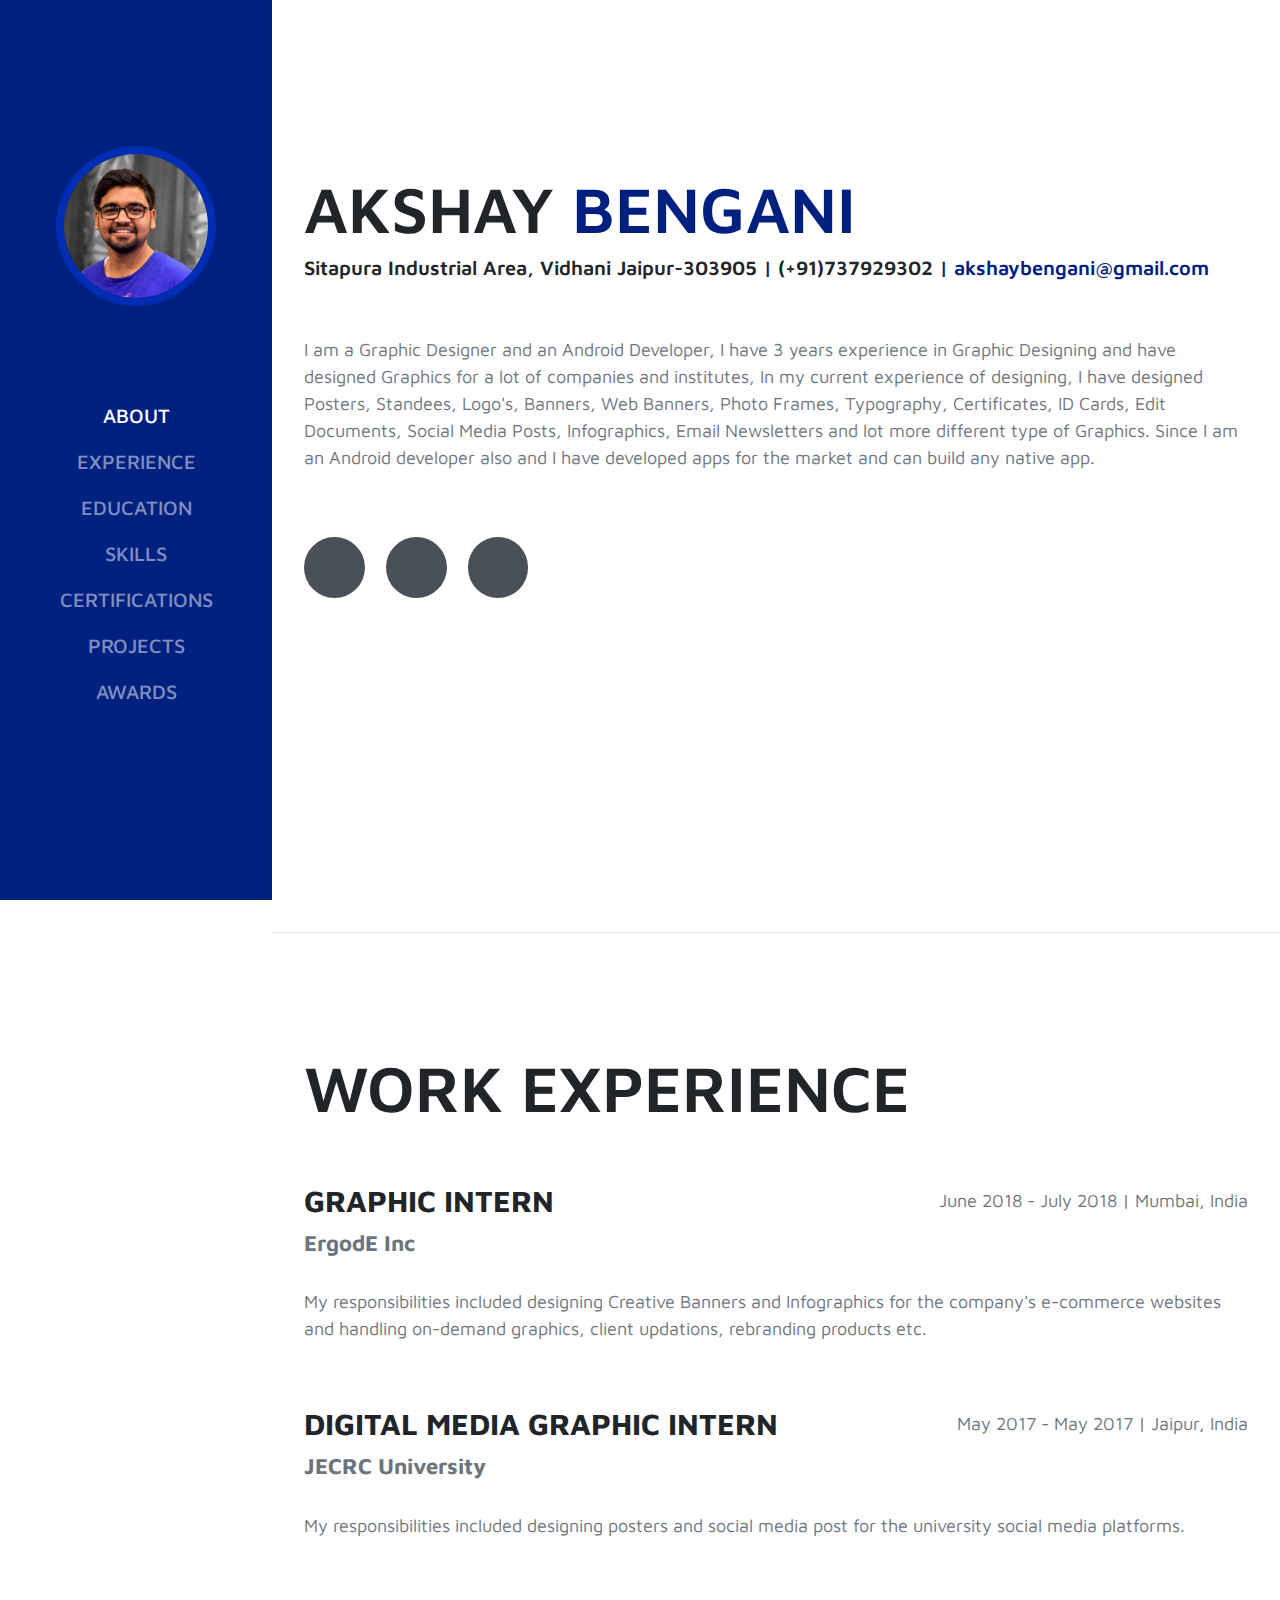
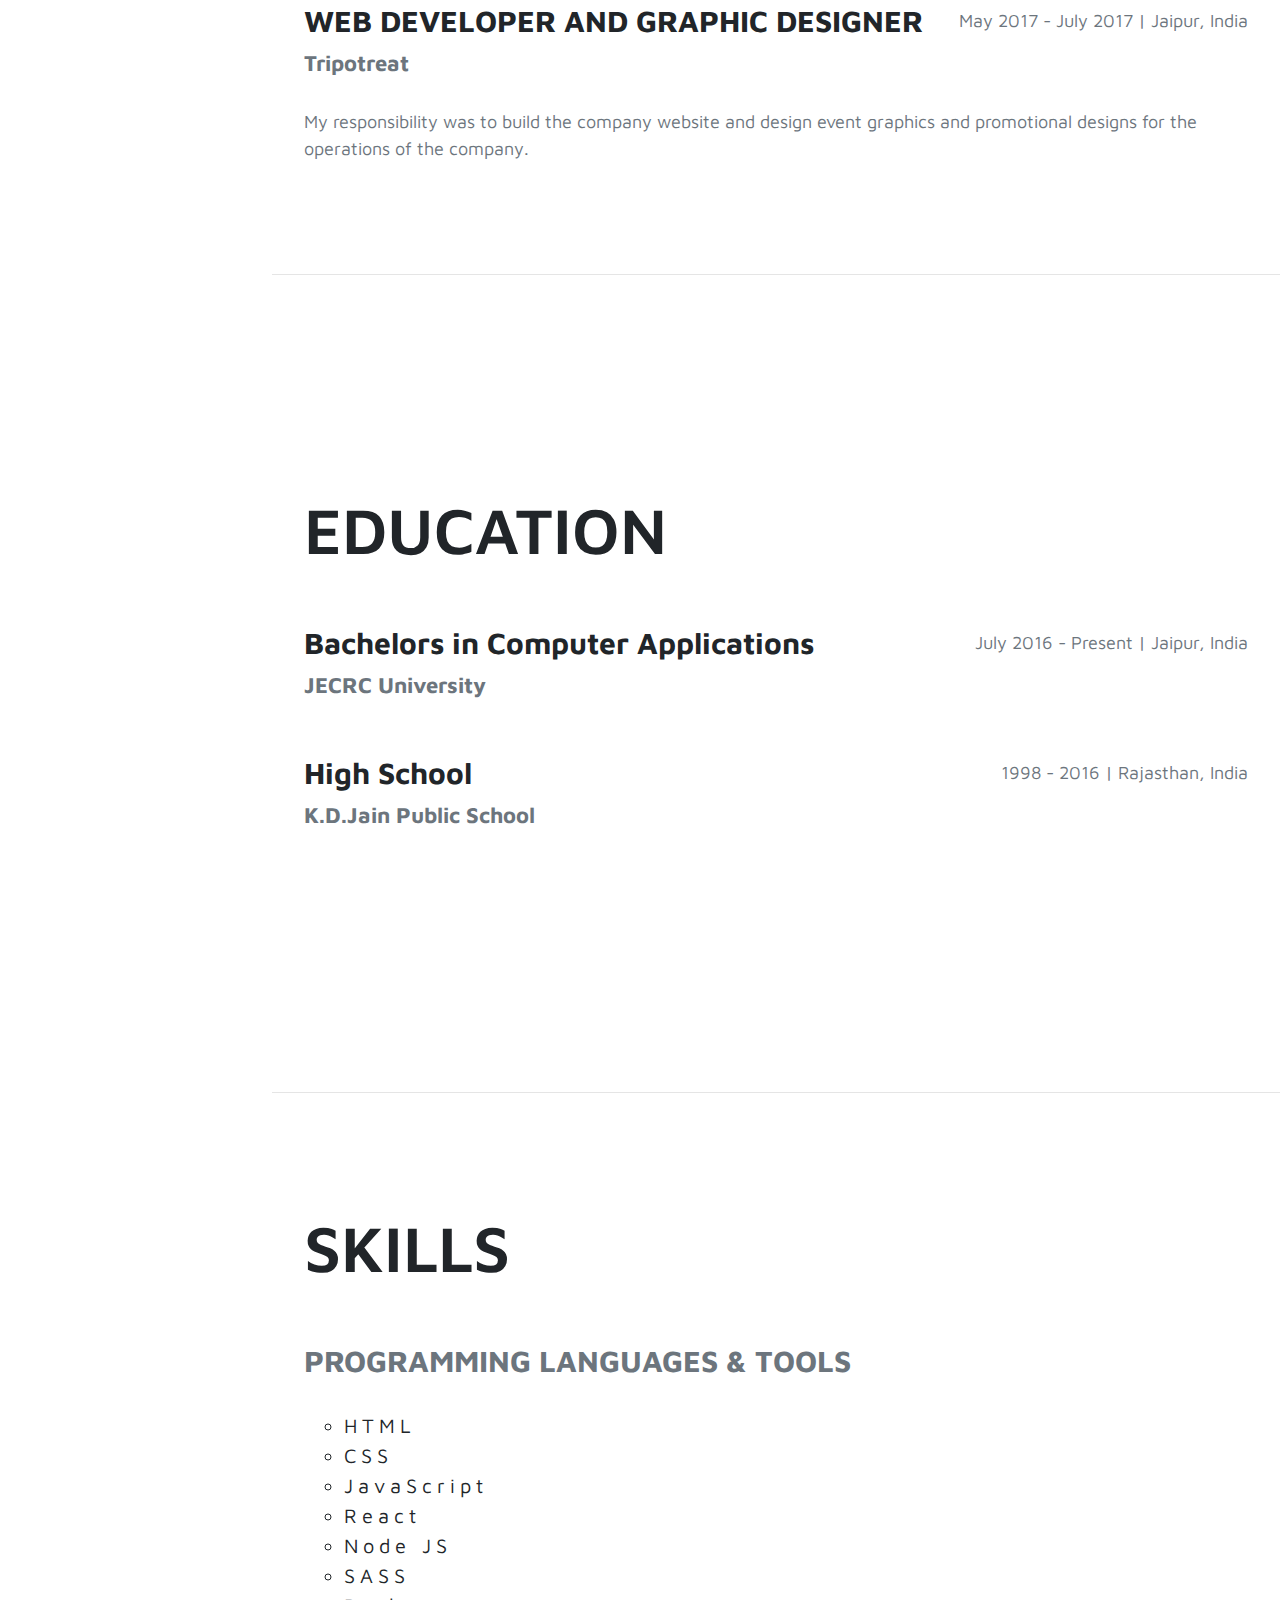
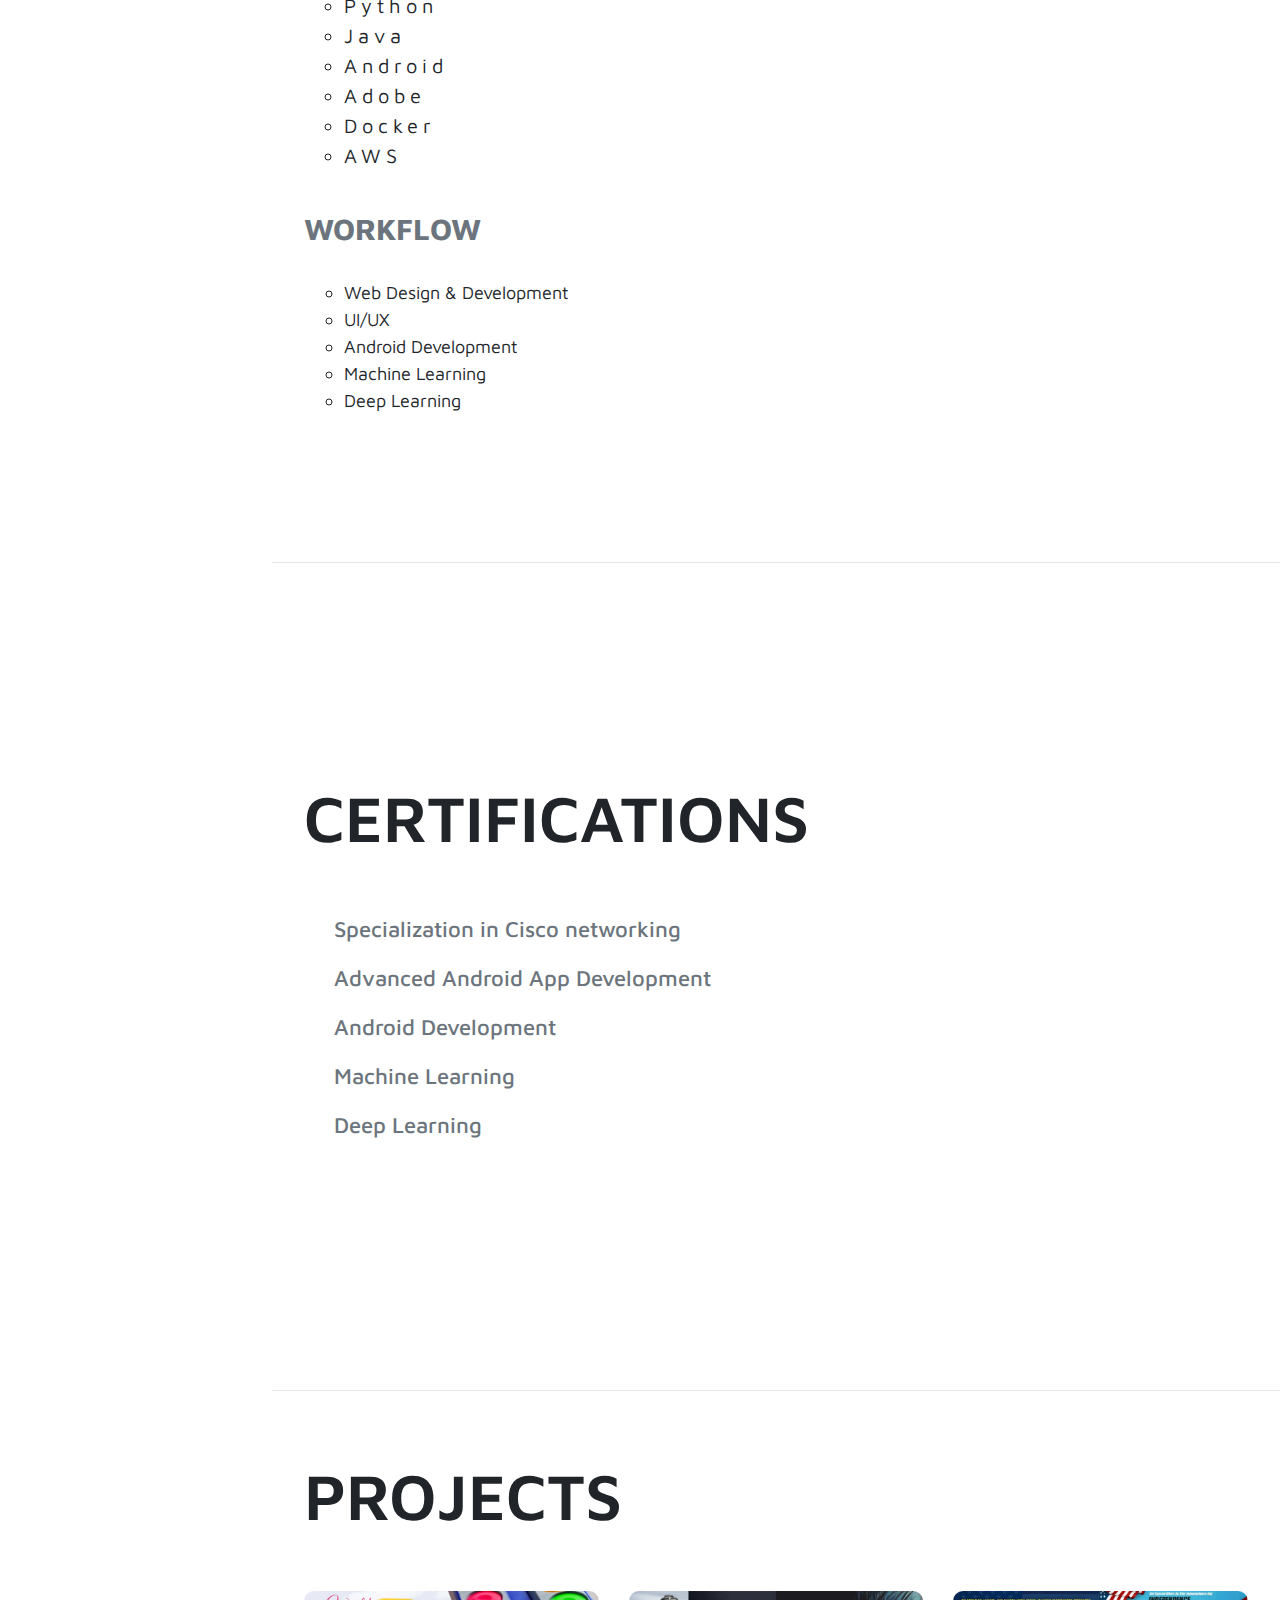
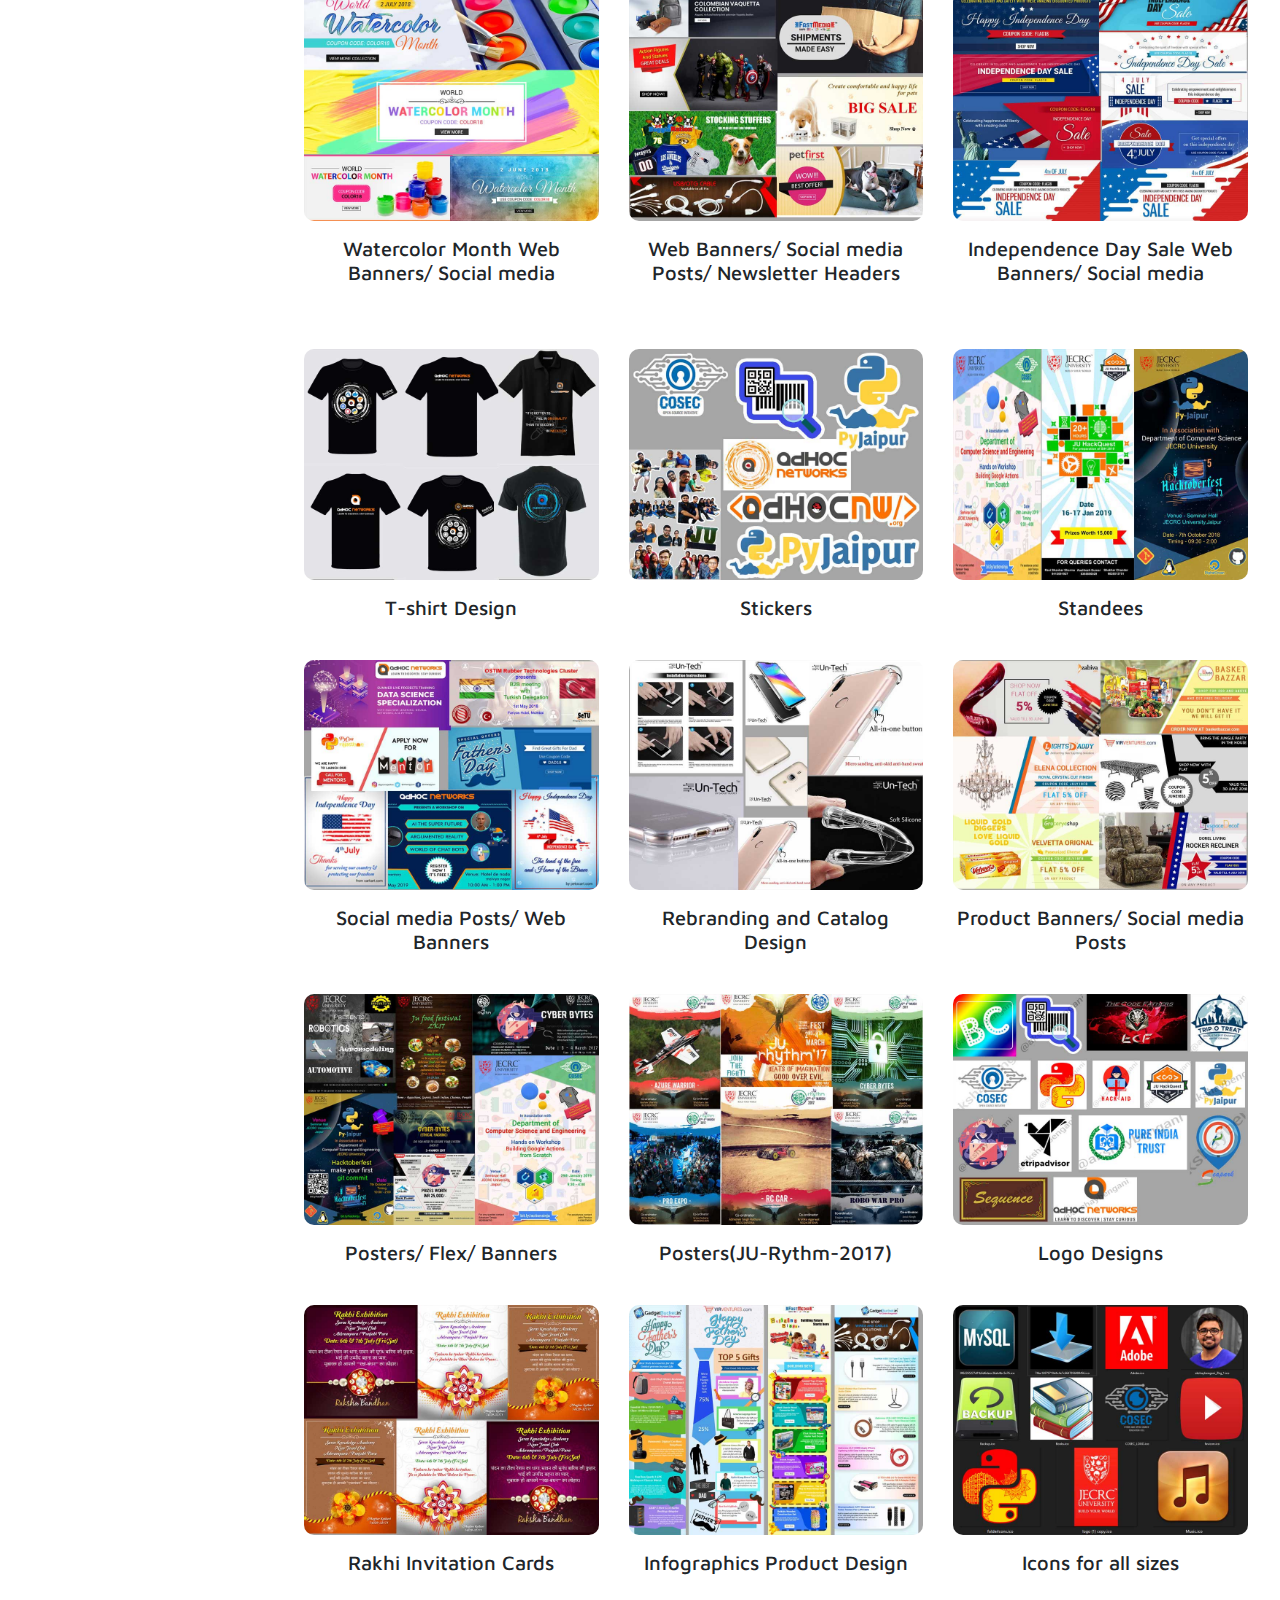
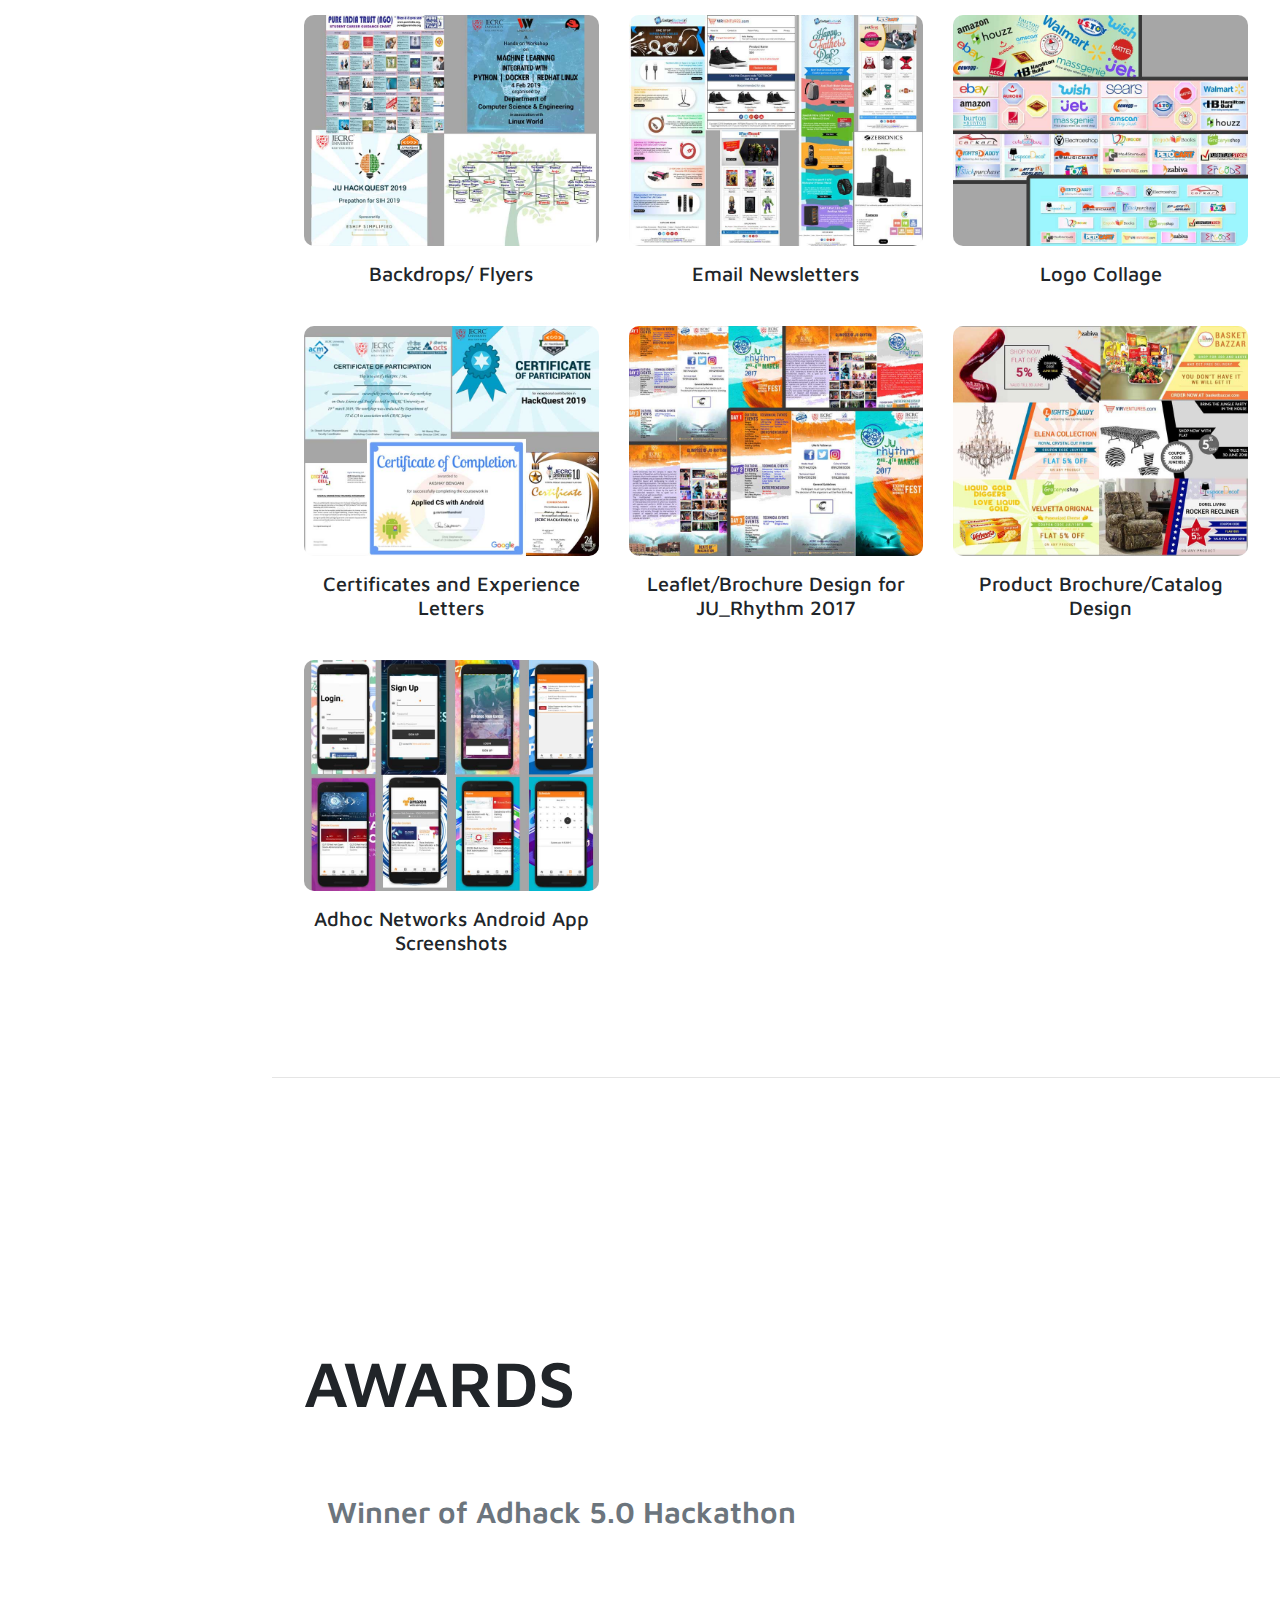
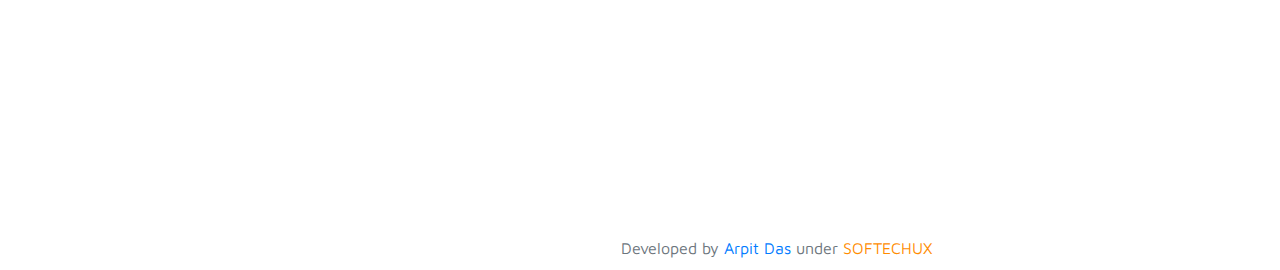
==== commit 3920612b: "Changes Added" ====
--- a/index.html
+++ b/index.html
@@ -1,3 +1,4 @@
+<!---------------------------------------DEVELOPED BY ARPIT DAS UNDER SOFTECHUX PRIVATE LIMITED | 2019------------------------------------------>
 <!DOCTYPE html>
 <html>
     <head>
@@ -14,7 +15,7 @@
     <body data-spy="scroll" data-target="#nav-scroll" >
         
         <nav class="navbar navbar-expand-lg navbar-dark" id="nav-scroll">
-            <a class="navbar-brand" href="#"><img src="./images/akshay.jpeg" id="pic"></a>
+            <a class="navbar-brand" href="#"><img src="./images/akshay.jpg" id="pic"></a>
             <button class="navbar-toggler" type="button" data-toggle="collapse" data-target="#navbarNav" aria-controls="navbarNav" aria-expanded="false" aria-label="Toggle navigation">
               <span class="navbar-toggler-icon"></span>
             </button>
@@ -136,131 +137,154 @@
         
         <!--PROJECTS SECTION----------------------------------->
         <div class="container jumbotron" id="projects">
+             <h1 class="display-2">PROJECTS</h1><br><br>
             <div class="row">
                 <div class="col-lg-4 col-md-4 col-sm-12" data-toggle="modal" data-target="#water-color">
-                 <img class="img-fluid" src="images/banner-category/WaterColor%20Month%20Web%20Banners.jpg" id="img-sz"><br><br>
-                 <h5>Watercolor Month Web Banners/ Social media</h5>
+                 <p class="img-ad"><img class="img-fluid" src="images/banner-category/WaterColor-Month-Web-Banners.jpg" id="img-sz">
+                    <h5>Watercolor Month Web Banners/ Social media</h5></p>
+                    <br>
                 </div>
                 
                 <div class="col-lg-4 col-md-4 col-sm-12"  data-toggle="modal" data-target="#social-media">
-                 <img class="img-fluid" src="images/banner-category/Web%20Banners%20Social%20Media%20Posts%20Newsletter%20headers.jpg" id="img-sz" ><br><br>
-                <h5>Web Banners/ Social media Posts/ Newsletter Headers</h5>
+                 <p class="img-ad"><img class="img-fluid" src="images/banner-category/Web-Banners-Social-Media-Posts-Newsletter-headers.jpg" id="img-sz" >
+                     <h5>Web Banners/ Social media Posts/ Newsletter Headers</h5>
+                    </p><br>
                 </div>
                 
                 <div class="col-lg-4 col-md-4 col-sm-12"  data-toggle="modal" data-target="#independence-day">
-                 <img class="img-fluid" src="images/banner-category/Independence%20Day%20Sale%20Web%20Banners%20Social%20Media%20Posts.jpg" id="img-sz" ><br><br>
+                 <p class="img-ad"><img class="img-fluid" src="images/banner-category/Independence-Day-Sale-Web-Banners-Social-Media-Posts.jpg" id="img-sz" >
                 <h5>Independence Day Sale Web Banners/ Social media</h5>
+                </p><br>
                 </div>
             </div><br>
             
             <div class="row">
                 <div class="col-lg-4 col-md-4 col-sm-12"  data-toggle="modal" data-target="#t-shirt" >
-                 <img class="img-fluid" src="images/banner-category/T-Shirt%20Designs.jpg" id="img-sz" ><br><br>
-                <h5>T-shirt Design</h5>
+                 <p class="img-ad"><img class="img-fluid" src="images/banner-category/T-Shirt-Designs.jpg" id="img-sz" >
+                   <h5>T-shirt Design</h5>
+                  </p><br>
                 </div>
                 
                 <div class="col-lg-4 col-md-4 col-sm-12"  data-toggle="modal" data-target="#stickers" >
-                 <img class="img-fluid" src="images/banner-category/Stickers.jpg" id="img-sz"><br><br>
+                 <p class="img-ad"><img class="img-fluid" src="images/banner-category/Stickers.jpg" id="img-sz">
                  <h5>Stickers</h5>
+                </p><br>
                 </div>
                 
                 <div class="col-lg-4 col-md-4 col-sm-12"  data-toggle="modal" data-target="#standees" >
-                 <img class="img-fluid" src="images/banner-category/Standees.jpg" id="img-sz"><br><br>
+                 <p class="img-ad"><img class="img-fluid" src="images/banner-category/Standees.jpg" id="img-sz">
                  <h5>Standees</h5>
-                </div>
-            </div><br>
+                    </p><br>
+                </div>
+            </div>
             
             <div class="row">
                 <div class="col-lg-4 col-md-4 col-sm-12"  data-toggle="modal" data-target="#social-media-banners" >
-                 <img class="img-fluid" src="images/banner-category/Social%20Media%20Posts%20and%20Banners.jpg" id="img-sz"><br><br>
+                 <p class="img-ad"><img class="img-fluid" src="images/banner-category/Social-Media-Posts-and-Banners.jpg" id="img-sz">
                  <h5>Social media Posts/ Web Banners</h5>
+                    </p><br>
                 </div>
                 
                 <div class="col-lg-4 col-md-4 col-sm-12"  data-toggle="modal" data-target="#re-branding" >
-                 <img class="img-fluid" src="images/banner-category/Rebranding%20and%20Catalog%20Design.jpg" id="img-sz"><br><br>
+                 <p class="img-ad"><img class="img-fluid" src="images/banner-category/Rebranding-and-Catalog-Design.jpg" id="img-sz">
                  <h5>Rebranding and Catalog Design</h5>
+                    </p><br>
                 </div>
                 
                 <div class="col-lg-4 col-md-4 col-sm-12"  data-toggle="modal" data-target="#product-banners" >
-                 <img class="img-fluid" src="images/banner-category/Product%20Banners%20Social%20Media%20Posts.jpg" id="img-sz"><br><br>
+                 <p class="img-ad"><img class="img-fluid" src="images/banner-category/Product-Banners-Social-Media-Posts.jpg" id="img-sz">
                  <h5>Product Banners/ Social media Posts</h5>
-                </div>
-            </div><br>
+                    </p><br>
+                </div>
+            </div>
             
             <div class="row">
                 <div class="col-lg-4 col-md-4 col-sm-12"  data-toggle="modal" data-target="#posters-flex" >
-                 <img class="img-fluid" src="images/banner-category/Poster%20Flex.jpg" id="img-sz"><br><br>
+                 <p class="img-ad"><img class="img-fluid" src="images/banner-category/Poster-Flex.jpg" id="img-sz">
                  <h5>Posters/ Flex/ Banners</h5>
+                    </p><br>
                 </div>
                 
                 <div class="col-lg-4 col-md-4 col-sm-12"  data-toggle="modal" data-target="#posters-ju" >
-                 <img class="img-fluid" src="images/banner-category/Posters%20Ju%20Rhythm.jpg" id="img-sz"><br><br>
+                 <p class="img-ad"><img class="img-fluid" src="images/banner-category/Posters-Ju-Rhythm.jpg" id="img-sz">
                  <h5>Posters(JU-Rythm-2017)</h5>
+                    </p><br>
                 </div>
                 
                 <div class="col-lg-4 col-md-4 col-sm-12"  data-toggle="modal" data-target="#logo-designs" >
-                 <img class="img-fluid" src="images/banner-category/Logo%20Designs.jpg" id="img-sz"><br><br>
+                 <p class="img-ad"><img class="img-fluid" src="images/banner-category/Logo-Designs.jpg" id="img-sz">
                  <h5>Logo Designs</h5>
-                </div>
-            </div><br>
+                    </p><br>
+                </div>
+            </div>
             
             <div class="row">
                 <div class="col-lg-4 col-md-4 col-sm-12"  data-toggle="modal" data-target="#rakhi" >
-                 <img class="img-fluid" src="images/banner-category/Rakhi%20Invitation%20Cards.jpg" id="img-sz"><br><br>
+                 <p class="img-ad"><img class="img-fluid" src="images/banner-category/Rakhi-Invitation-Cards.jpg" id="img-sz">
                  <h5>Rakhi Invitation Cards</h5>
+                    </p><br>
                 </div>
                 
                 <div class="col-lg-4 col-md-4 col-sm-12"  data-toggle="modal" data-target="#infographics" >
-                 <img class="img-fluid" src="images/banner-category/Infographics%20Product%20Design.jpg" id="img-sz" onclick="show-card()"><br><br>
+                 <p class="img-ad"><img class="img-fluid" src="images/banner-category/Infographics-Product-Design.jpg" id="img-sz" onclick="show-card()">
                  <h5>Infographics Product Design</h5>
+                    </p><br>
                 </div>
                 
                 <div class="col-lg-4 col-md-4 col-sm-12"  data-toggle="modal" data-target="#icons" >
-                 <img class="img-fluid" src="images/banner-category/Icons%20For%20All%20Sizes.jpg" id="img-sz"><br><br>
+                 <p class="img-ad"><img class="img-fluid" src="images/banner-category/Icons-For-All-Sizes.jpg" id="img-sz">
                  <h5>Icons for all sizes</h5>
-                </div>
-            </div><br>
+                    </p><br>
+                </div>
+            </div>
             
             <div class="row">
                 <div class="col-lg-4 col-md-4 col-sm-12"  data-toggle="modal" data-target="#backdrops" >
-                 <img class="img-fluid" src="images/banner-category/Backdrops%20Flyers.jpg" id="img-sz"><br><br>
+                 <p class="img-ad"><img class="img-fluid" src="images/banner-category/Backdrops-Flyers.jpg" id="img-sz">
                  <h5>Backdrops/ Flyers</h5>
+                    </p><br>
                 </div>
                 
                 <div class="col-lg-4 col-md-4 col-sm-12"  data-toggle="modal" data-target="#newsletters" >
-                 <img class="img-fluid" src="images/banner-category/Email%20NewsLetters.jpg" id="img-sz"><br><br>
+                 <p class="img-ad"><img class="img-fluid" src="images/banner-category/Email-NewsLetters.jpg" id="img-sz">
                  <h5>Email Newsletters</h5>
+                    </p><br>
                 </div>
                 
                 <div class="col-lg-4 col-md-4 col-sm-12"  data-toggle="modal" data-target="#logo-collage" >
-                 <img class="img-fluid" src="images/banner-category/Logo%20Collage.jpg" id="img-sz"><br><br>
+                 <p class="img-ad"><img class="img-fluid" src="images/banner-category/Logo-Collage.jpg" id="img-sz">
                  <h5>Logo Collage</h5>
-                </div>
-            </div><br>
+                    </p><br>
+                </div>
+            </div>
             
             <div class="row">
                 <div class="col-lg-4 col-md-4 col-sm-12"  data-toggle="modal" data-target="#certificates" >
-                 <img class="img-fluid" src="images/banner-category/Certificates%20and%20Experience%20Letters.jpg" id="img-sz"><br><br>
+                 <p class="img-ad"><img class="img-fluid" src="images/banner-category/Certificates-and-Experience-Letters.jpg" id="img-sz">
                  <h5>Certificates and Experience Letters</h5>
+                    </p><br>
                 </div>
                 
                 <div class="col-lg-4 col-md-4 col-sm-12"  data-toggle="modal" data-target="#leaflets" >
-                 <img class="img-fluid" src="images/banner-category/Leaflet%20Brochure%20design%20Ju%20Rhythm.jpg" id="img-sz"><br><br>
+                 <p class="img-ad"><img class="img-fluid" src="images/banner-category/Leaflet-Brochure-design-Ju-Rhythm.jpg" id="img-sz">
                  <h5>Leaflet/Brochure Design for JU_Rhythm 2017</h5>
-                </div>
-                
-                <div class="col-lg-4 col-md-4 col-sm-12"  data-toggle="modal" data-target="#water-color" >
-                 <img class="img-fluid" src="images/banner-category/Product%20Banners%20Social%20Media%20Posts.jpg" id="img-sz"><br><br>
+                    </p><br>
+                </div>
+                
+                <div class="col-lg-4 col-md-4 col-sm-12"  data-toggle="modal" data-target="#catalogue-design" >
+                 <p class="img-ad"><img class="img-fluid" src="images/banner-category/Product-Banners-Social-Media-Posts.jpg" id="img-sz">
                  <h5>Product Brochure/Catalog Design</h5>
-                </div>
-            </div><br>
+                    </p><br>
+                </div>
+            </div>
             
              <div class="row">
                 <div class="col-lg-4 col-md-4 col-sm-12"  data-toggle="modal" data-target="#adhoc-apps" >
-                 <img class="img-fluid" src="images/banner-category/Adhoc%20Networks%20Android%20App%20ScreenShots%20.jpg" id="img-sz"><br><br>
+                 <p class="img-ad"><img class="img-fluid" src="images/banner-category/Adhoc-Networks-Android-App-ScreenShots-.jpg" id="img-sz">
                  <h5>Adhoc Networks Android App Screenshots</h5>
-                </div>
-             </div><br>
+                    </p><br>
+                </div>
+             </div>
         </div>
         <hr>
         <!--------------------------------------------END-------------------------------------------->
@@ -449,11 +473,11 @@
                         </div>
                         <div class="modal-body text-center">
                             <div class="container-fluid">
-                                <img src="images/standees/img1.png" class="img-fluid">
-                                <br><br>
-                                <img src="images/standees/img2.png" class="img-fluid">
-                                <br><br>
-                                <img src="images/standees/img3.png" class="img-fluid">
+                                <img src="images/standees/img1.jpg" class="img-fluid">
+                                <br><br>
+                                <img src="images/standees/img2.jpg" class="img-fluid">
+                                <br><br>
+                                <img src="images/standees/img3.jpg" class="img-fluid">
                             </div>
                         </div>
                 </div>        
@@ -502,7 +526,7 @@
                                 <br><br>
                                 <img src="images/social-media-banners/img16.jpg" class="img-fluid">
                                 <br><br>
-                                <img src="images/social-media-banners/img17.jpg" class="img-fluid">
+                                <img src="images/social-media-banners/img17.png" class="img-fluid">
                             </div>
                         </div>
                 </div>        
@@ -609,11 +633,11 @@
                                 <br><br>
                                 <img src="images/posters-flex/img8.jpg" class="img-fluid">
                                 <br><br>
-                                <img src="images/posters-flex/img9.png" class="img-fluid">
-                                <br><br>
-                                <img src="images/posters-flex/img10.jpeg" class="img-fluid">
-                                <br><br>
-                                <img src="images/posters-flex/img11.jpeg" class="img-fluid">
+                                <img src="images/posters-flex/img9.jpg" class="img-fluid">
+                                <br><br>
+                                <img src="images/posters-flex/img10.jpg" class="img-fluid">
+                                <br><br>
+                                <img src="images/posters-flex/img11.jpg" class="img-fluid">
                             </div>
                         </div>
                 </div>        
@@ -695,7 +719,7 @@
                             <div class="container-fluid">
                                 <img src="images/logo-design/img1.png" class="img-fluid">
                                 <br><br>
-                                <img src="images/logo-design/img2.png" class="img-fluid">
+                                <img src="images/logo-design/img2.jpg" class="img-fluid">
                                 <br><br>
                                 <img src="images/logo-design/img3.png" class="img-fluid">
                                 <br><br>
@@ -965,6 +989,33 @@
                                 <img src="images/addhoc-app/img8.png" class="img-fluid">
                                 <br><br>
                                 <img src="images/addhoc-app/img9.png" class="img-fluid">
+                            </div>
+                        </div>
+                </div>        
+            </div>
+        </div>
+
+        <!--MODAL 22------------->
+        <div class="modal fade" id="catalogue-design" tabindex="-1" role="dialog" aria-labelledby="myLargeModalLabel" aria-hidden="true">
+            <div class="modal-dialog modal-lg">
+                <div class="modal-content">
+                        <div class="modal-header">
+                            <h4 class="modal-title" id="exampleModalLabel">Product Brochure/ Catalogue Design</h4>
+                            <button type="button" class="close" data-dismiss="modal" aria-label="Close">
+                            <span aria-hidden="true">&times;</span>
+                            </button>
+                        </div>
+                        <div class="modal-body text-center">
+                            <div class="container-fluid">
+                                <img src="images/catalogue-design/img1.jpg" class="img-fluid">
+                                <br><br>
+                                <img src="images/catalogue-design/img2.jpg" class="img-fluid">
+                                <br><br>
+                                <img src="images/catalogue-design/img3.jpg" class="img-fluid">
+                                <br><br>
+                                <img src="images/catalogue-design/img4.png" class="img-fluid">
+                                <br><br>
+                                <img src="images/catalogue-design/img5.png" class="img-fluid">
                             </div>
                         </div>
                 </div>        
--- a/css/main.css
+++ b/css/main.css
@@ -33,9 +33,9 @@
              /*ABOUT SECTION*/
 
             #about{
-                height: 100vh;
-                background-color: white;
-                padding-top: 25px;
+               
+                background-color: white;
+                padding-top: 40px;
 
             }
 
@@ -55,7 +55,7 @@
             }
 
             .social-icons{
-                padding-top: 20px;
+                padding-top: 10px;
             }
 
             .social-icons a{
@@ -79,8 +79,7 @@
             /*EXPERIENCE SECTION*/
             #experience{
                 background-color: white;
-                padding-top: 100px;
-                padding-bottom: 100px;
+                
 
             }
 
@@ -111,8 +110,7 @@
             /*EDUCATION SECTION*/
             #education{
                 background-color: white;
-                padding-top: 200px;
-                padding-bottom: 200px;
+                
 
             }
 
@@ -142,8 +140,7 @@
             /*SKILLS SECTION*/
             #skills{
                 background-color: white;
-                padding-top: 100px;
-                padding-bottom: 100px;
+                
                
             }
 
@@ -177,8 +174,7 @@
             /*certifications SECTION*/
             #certifications{
                 background-color: white;
-                padding-top: 200px;
-                padding-bottom: 200px;
+                
                
             }
 
@@ -196,14 +192,21 @@
             /*Projects section*/
             #projects{
                 background-color: white;
-                padding-top: 50px;
-                padding-bottom: 50px;
+               
                
             }
 
             #projects .display-2{
                 font-weight: 600;
-                font-size: 65px;
+                font-size: 42px;
+            }
+
+            #projects h5{
+                text-align: center;
+            }
+
+            .img-ad{
+                text-align: center;
             }
                 
             #img-sz{
@@ -220,8 +223,9 @@
             /*AWARDS SECTION*/
             #awards{
                 background-color: white;
-                padding-top: 250px;
-                padding-bottom: 250px;
+                padding-top: 80px;
+                padding-bottom: 150px;
+               
                
             }
 
@@ -257,6 +261,12 @@
 
 .footer .company{
     color: darkorange;
+}
+
+@media (min-width:768px) and (max-width:991px){
+     #experience .year{
+                margin-top: -32px;
+            }
 }
 
 
@@ -384,7 +394,7 @@
             #experience{
                 background-color: white;
                 padding-top: 100px;
-                padding-bottom: 100px;
+                
 
             }
 
@@ -528,6 +538,7 @@
                 background-color: white;
                 padding-top: 250px;
                 padding-bottom: 250px;
+                
                
             }
 
@@ -556,7 +567,7 @@
 
 /*FOOOOTER SECTION*/
 .footer{
-           margin-bottom: 10px;
+           margin-bottom: 20px;
            font-size: 16px!important; 
        }
 
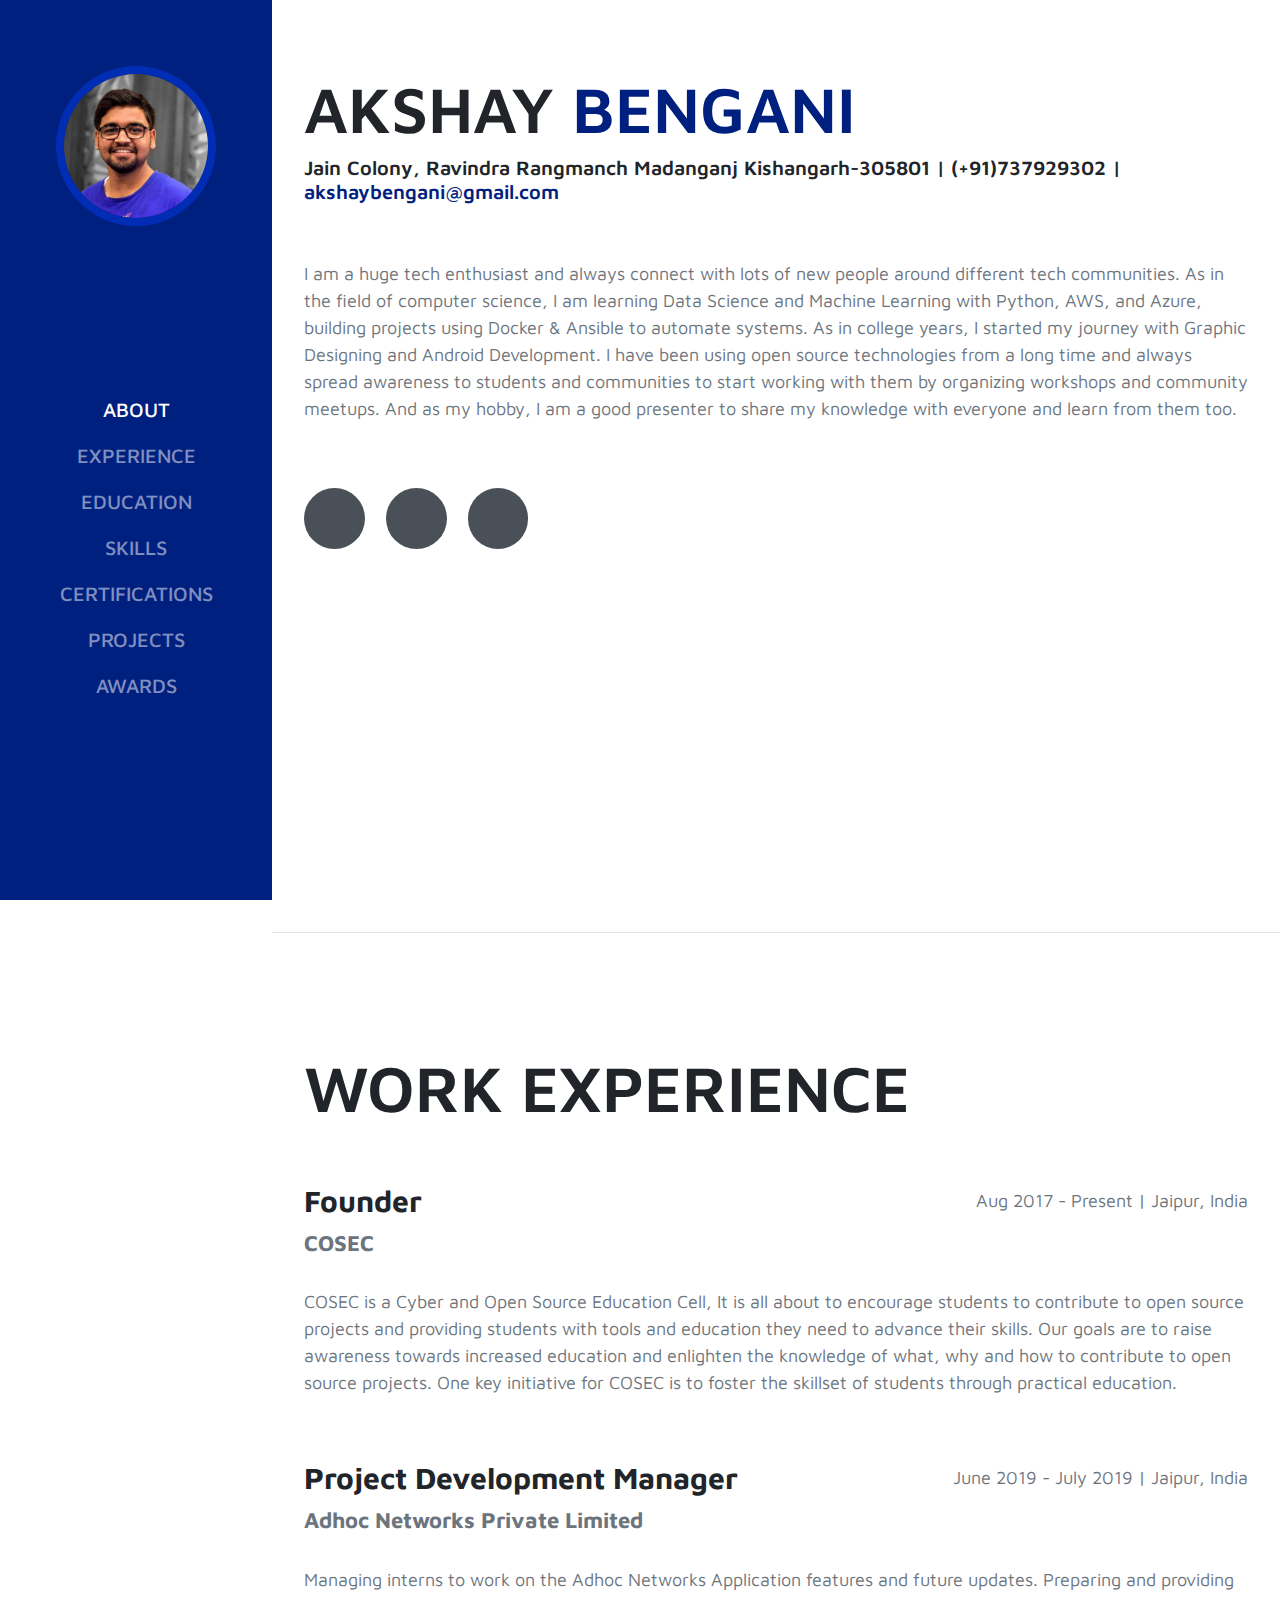
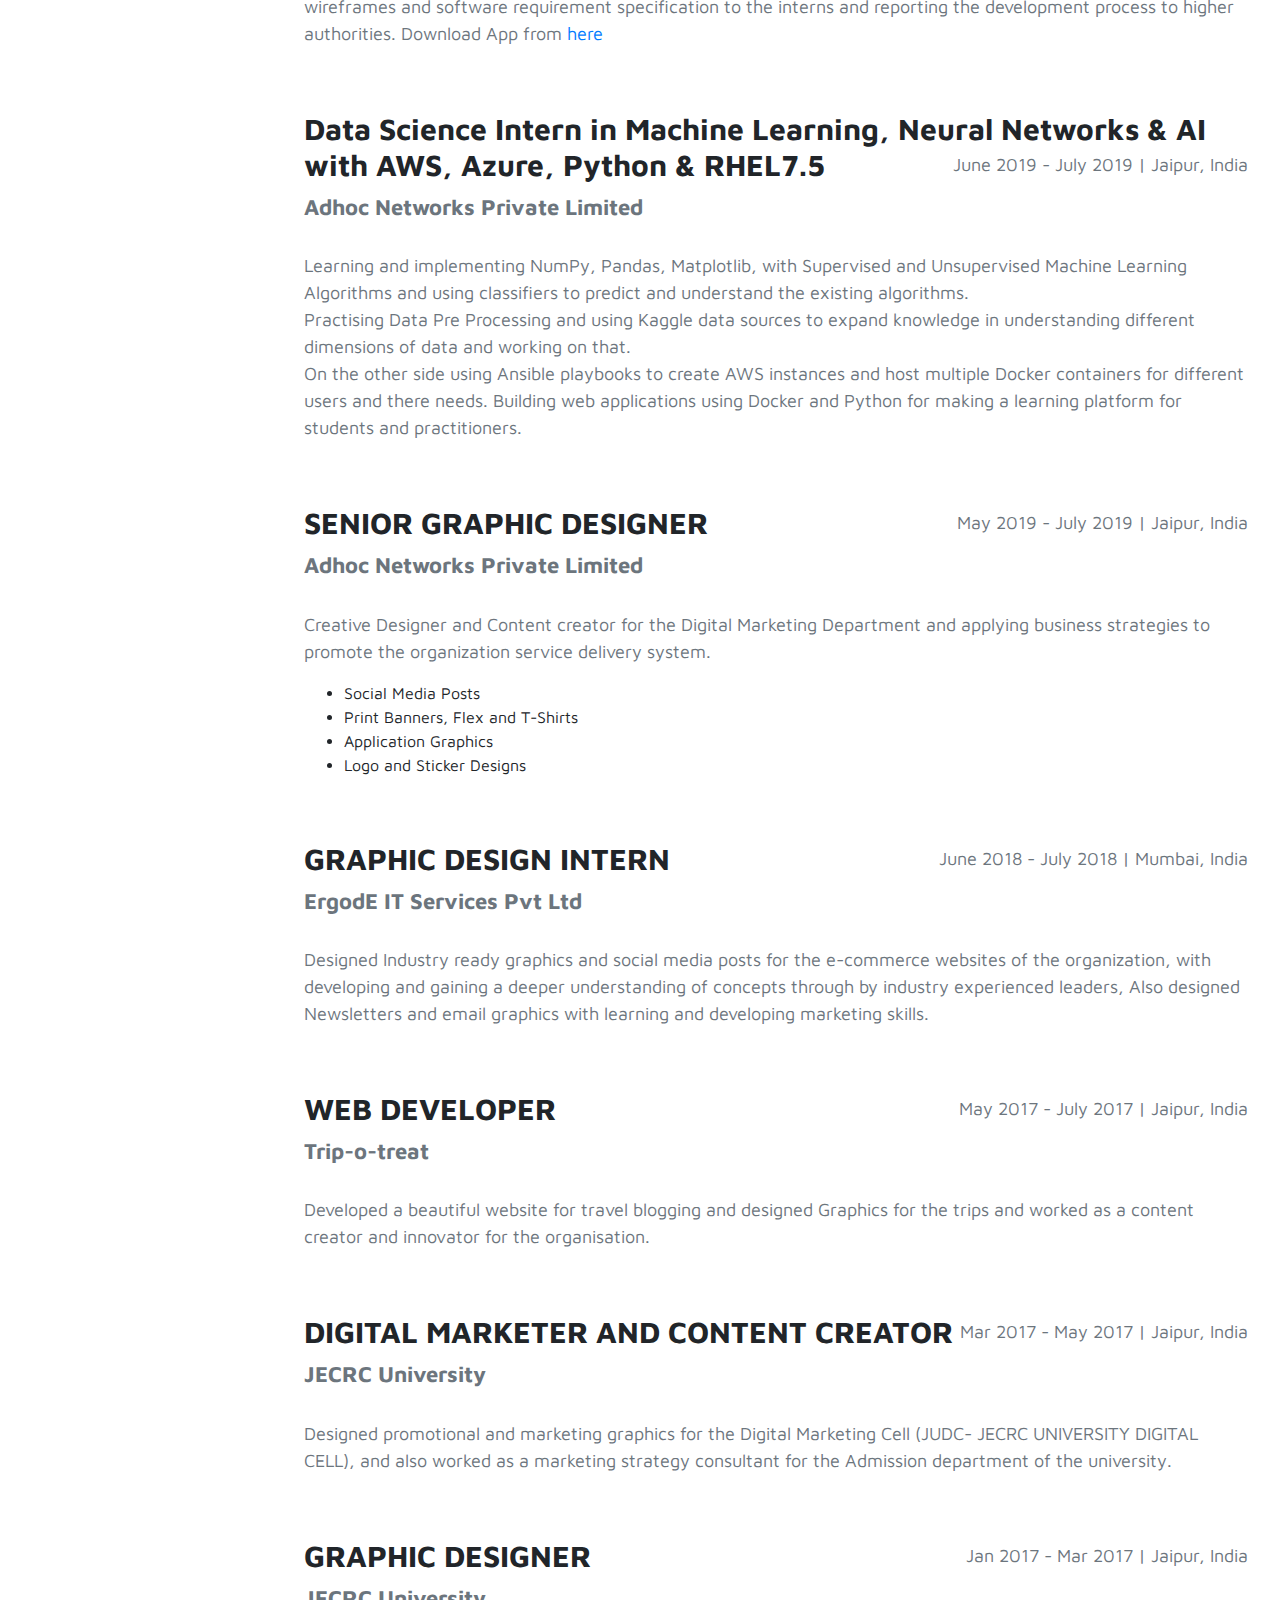
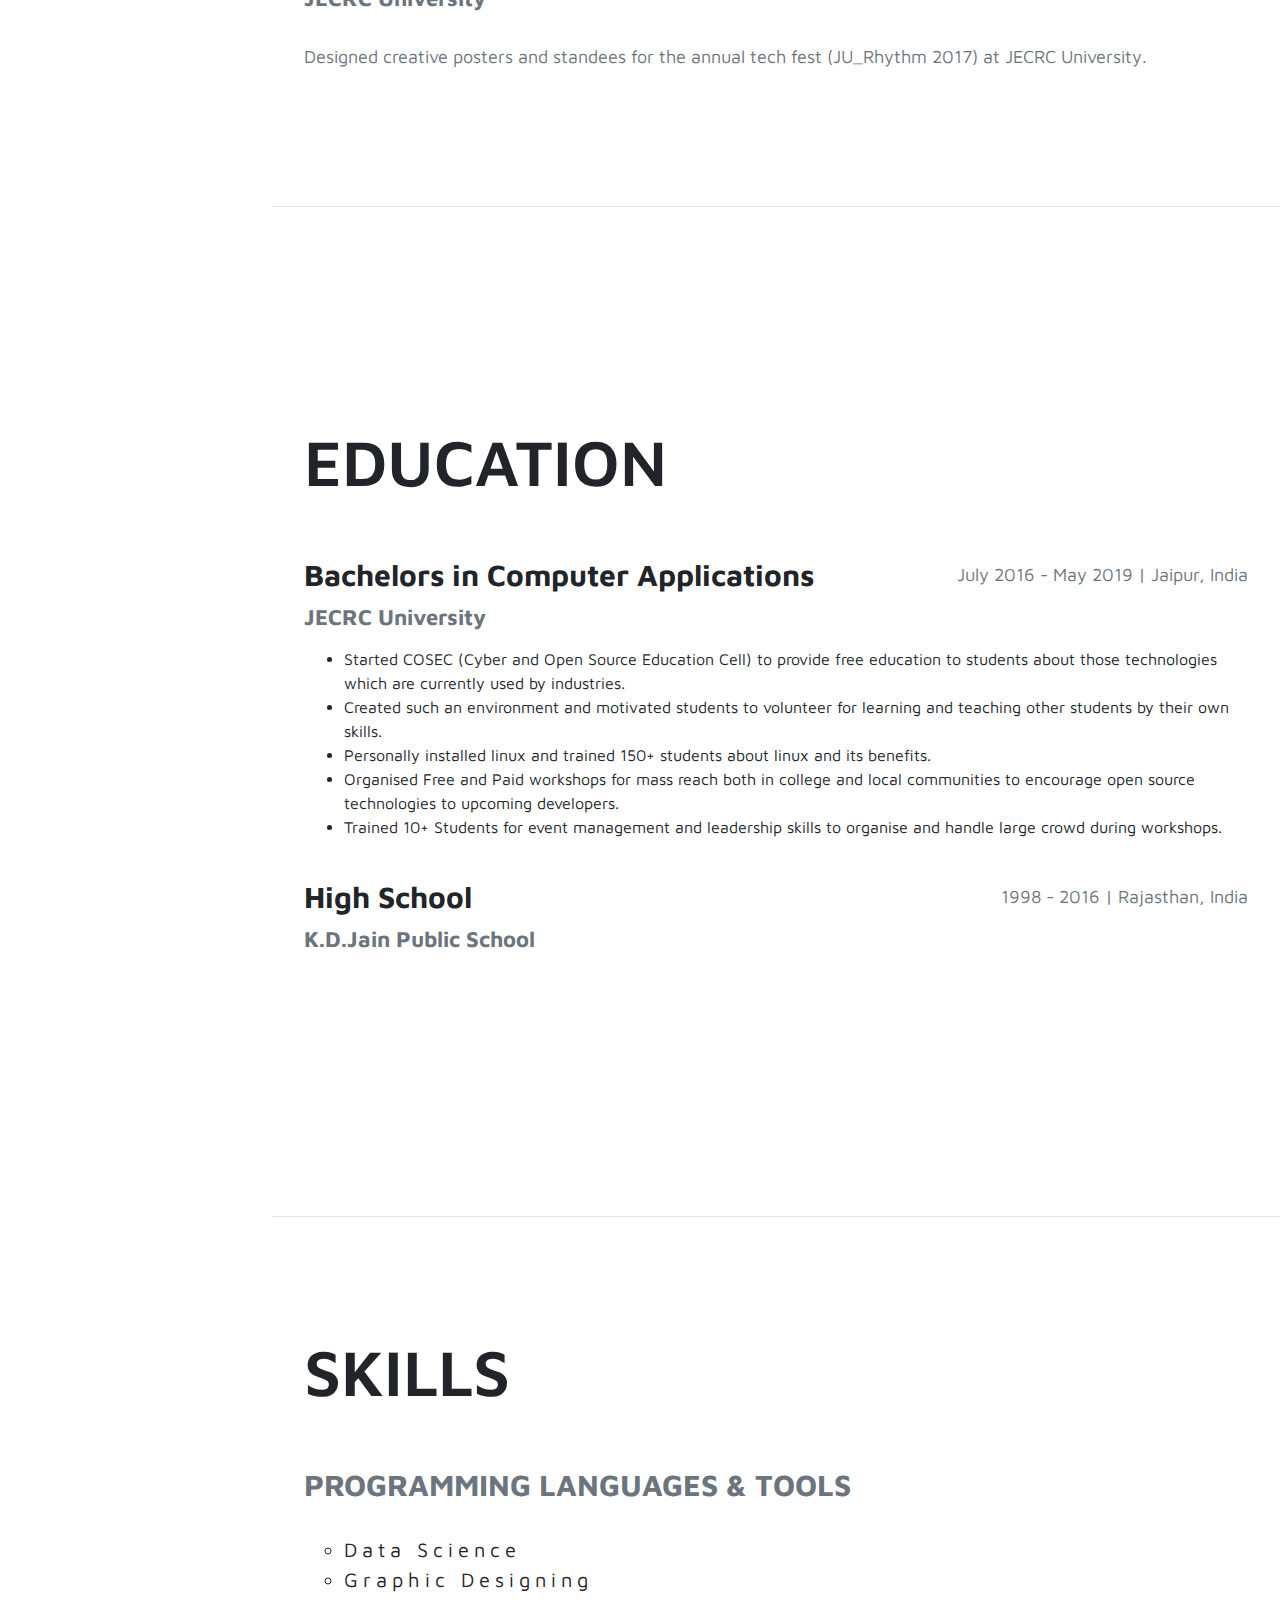
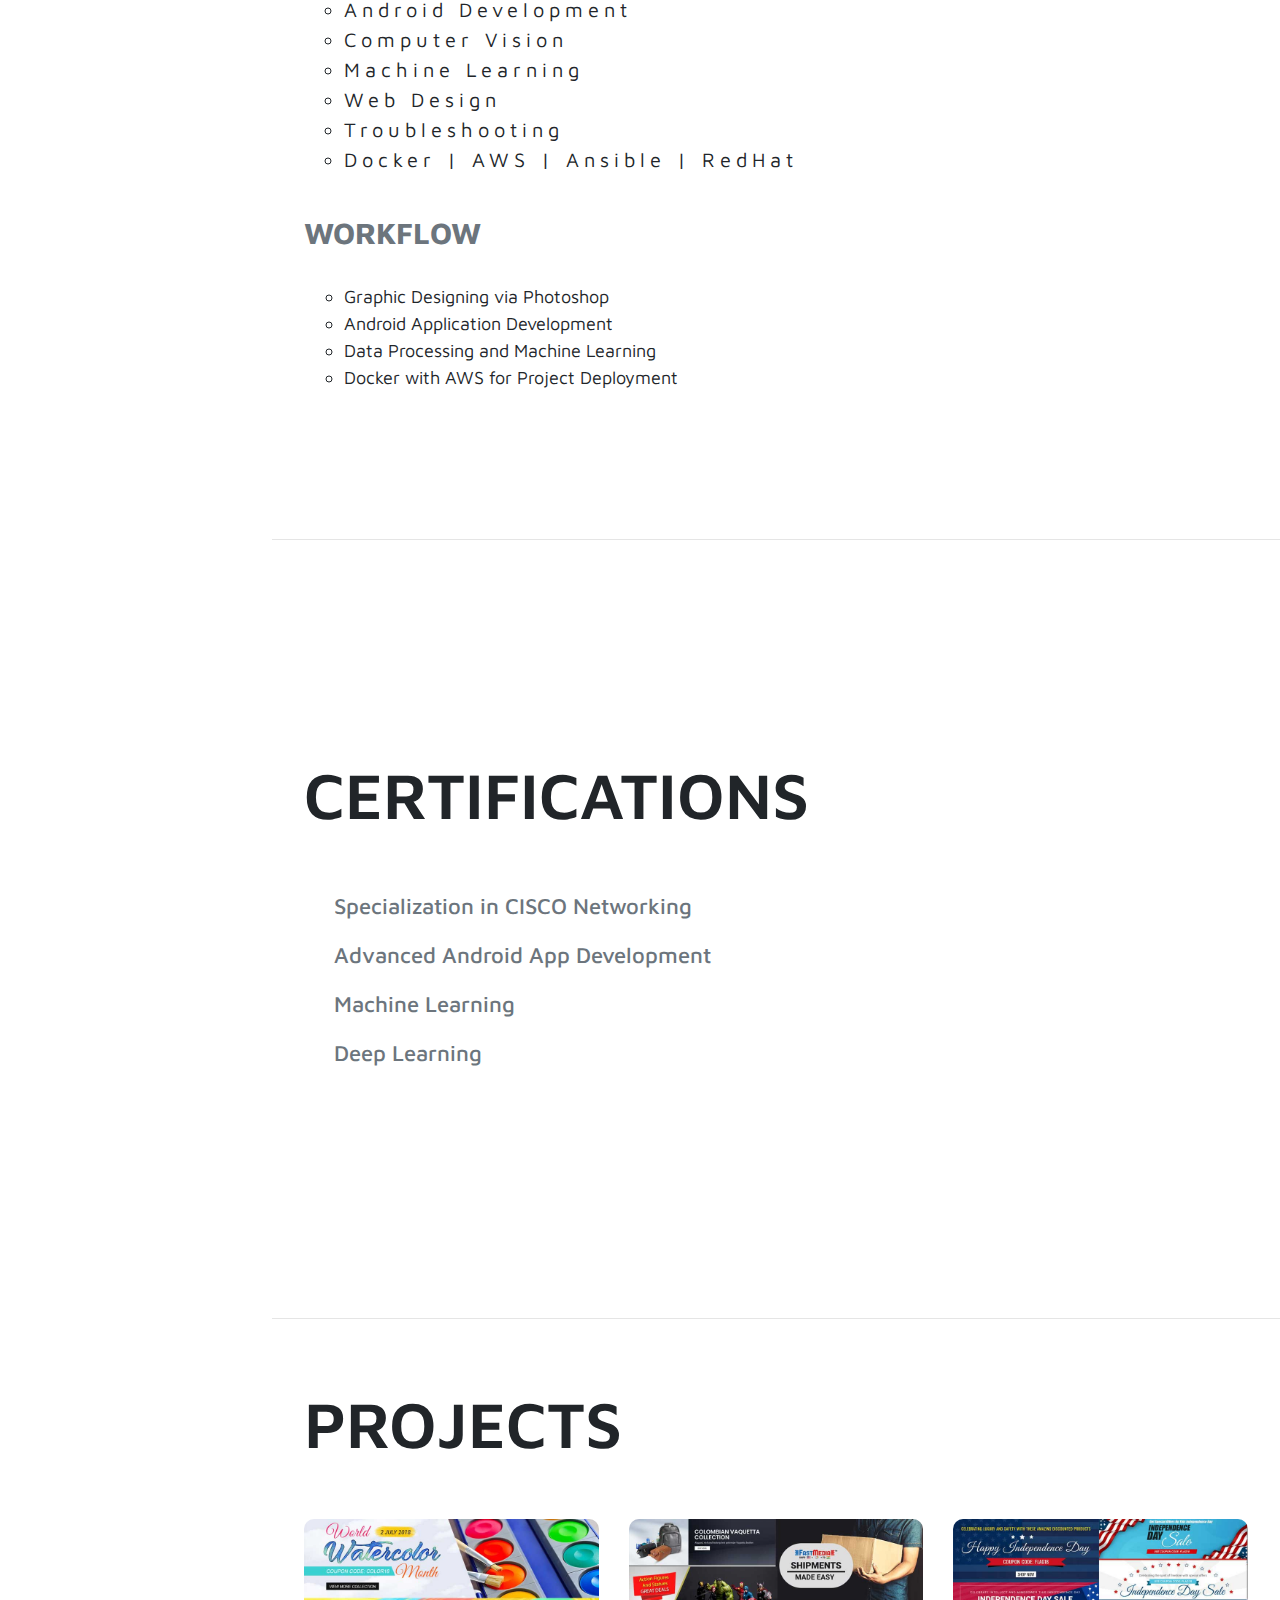
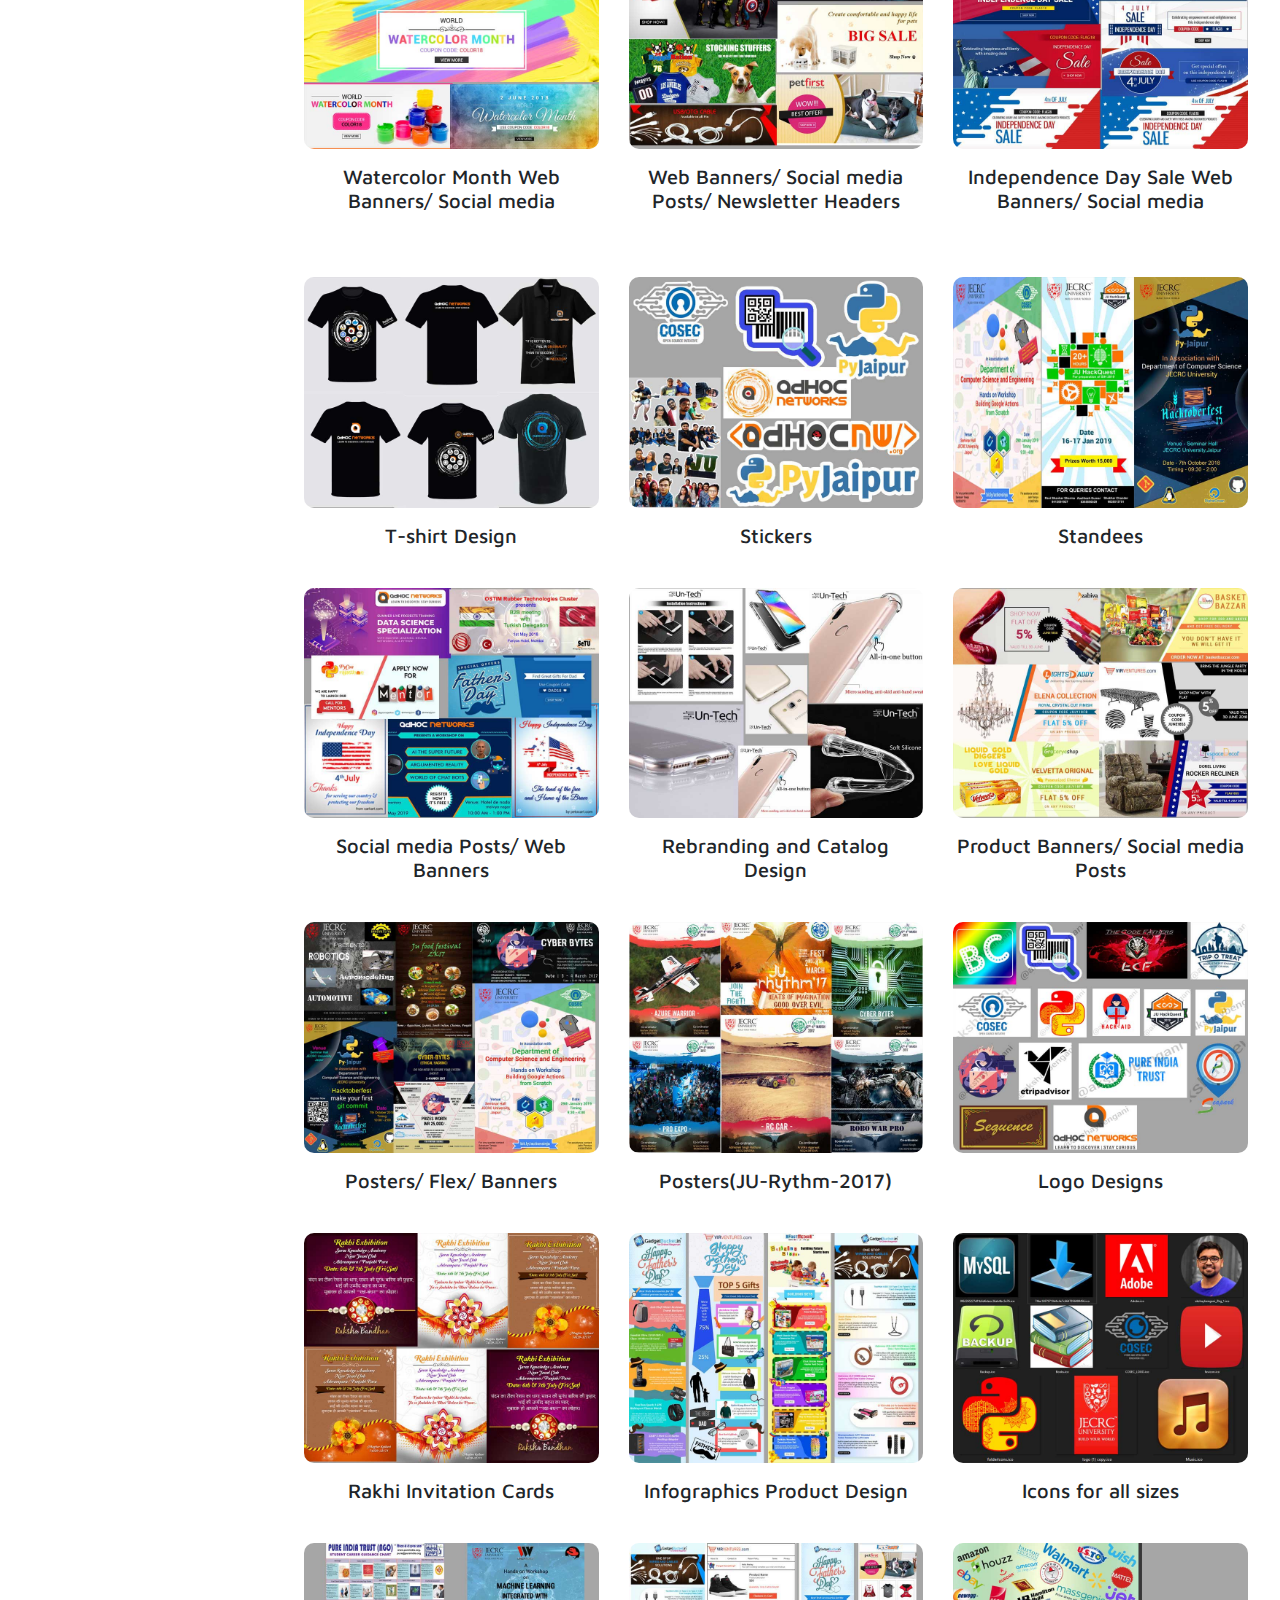
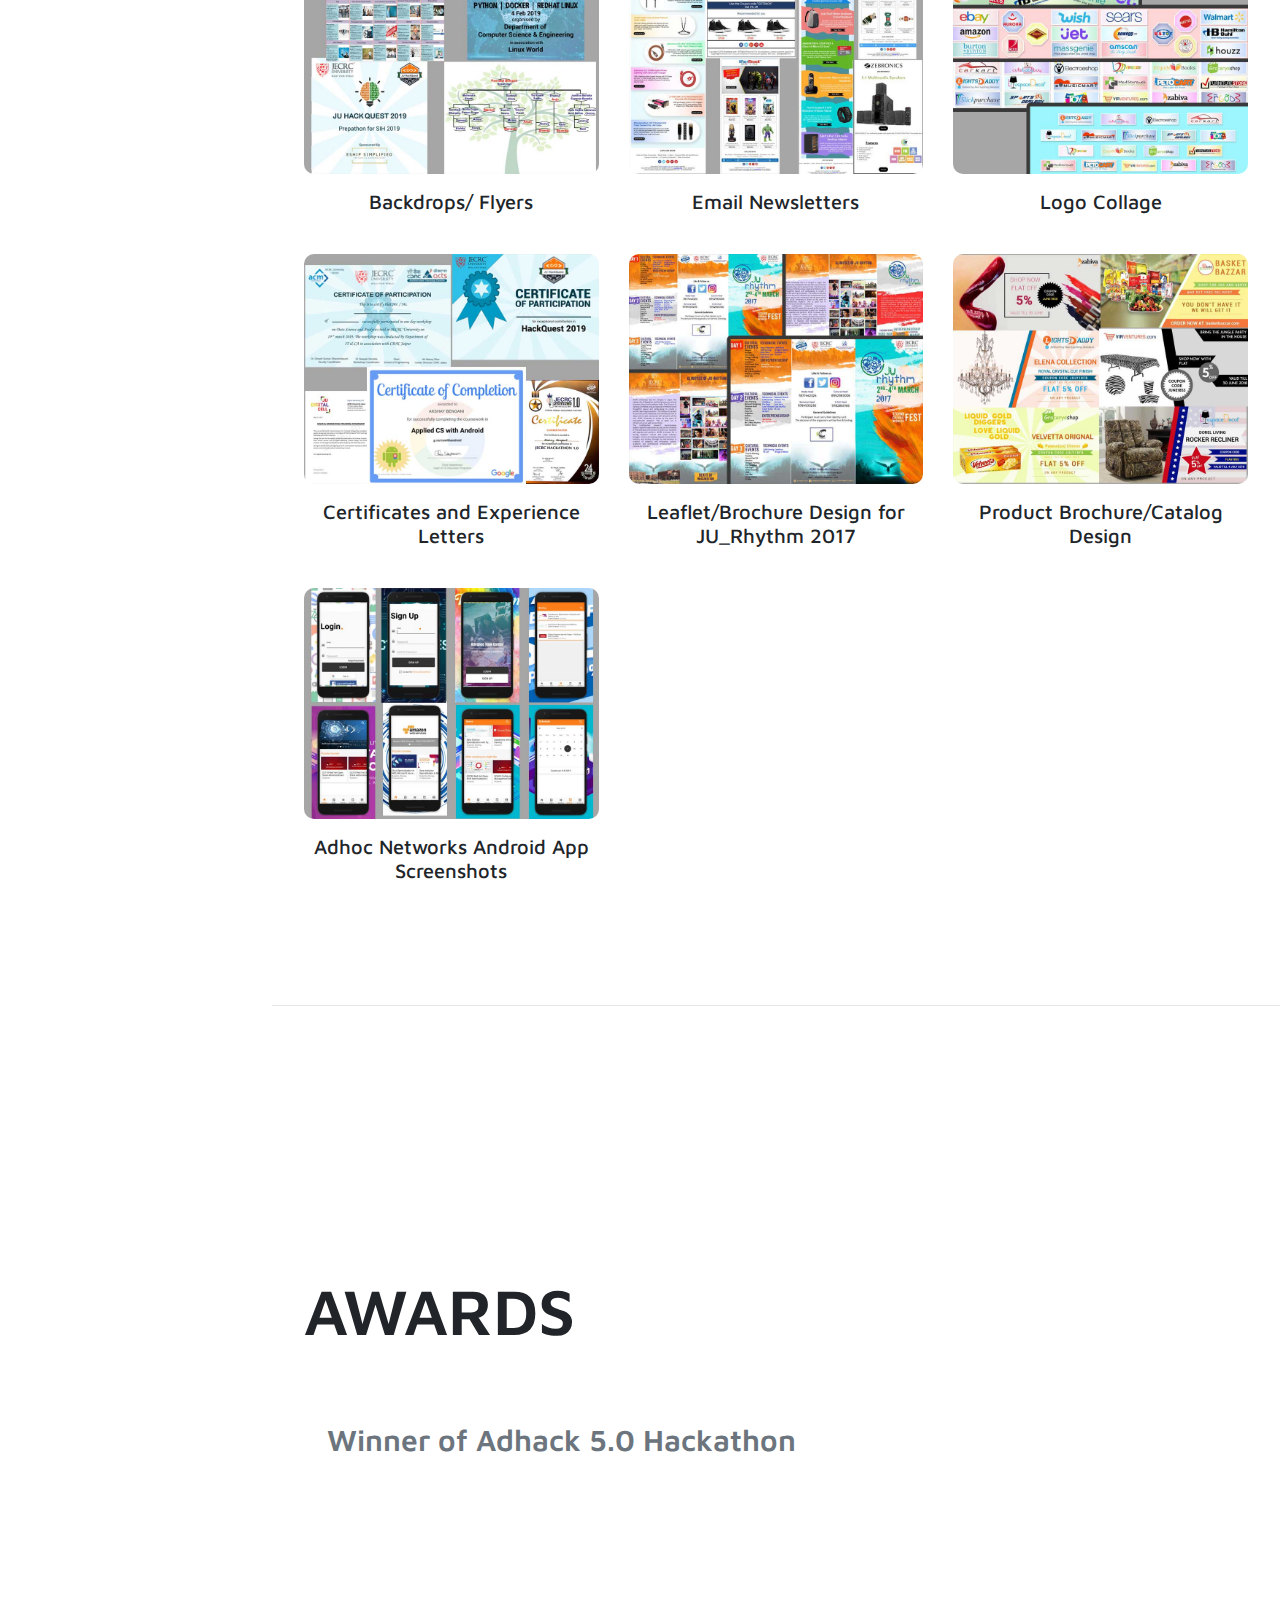
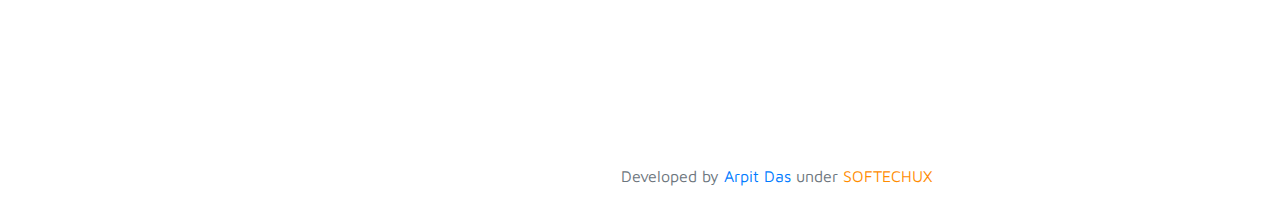
==== commit 1bf5f58f: "Changes Made" ====
--- a/index.html
+++ b/index.html
@@ -10,6 +10,7 @@
         <link rel="icon" type="image/png" href="./images/logo-title.png">
         <link href="https://fonts.googleapis.com/css?family=Maven+Pro&display=swap" rel="stylesheet">
         <script src="https://ajax.googleapis.com/ajax/libs/jquery/3.4.0/jquery.min.js"></script>
+        <script src="main.js"></script>
     </head>
 
     <body data-spy="scroll" data-target="#nav-scroll" >
@@ -47,10 +48,10 @@
           </nav>
         <div class="container jumbotron" id="about">
             <h1 class="display-2">AKSHAY <span style="color: #002080">BENGANI</span></h1>
-            <h6>Sitapura Industrial Area, Vidhani
-              Jaipur-303905 | (+91)737929302 | <a href="mailto:akshaybengani@gmail.com" style="color: #002080">akshaybengani@gmail.com</a></h6>
+            <h6>Jain Colony, Ravindra Rangmanch Madanganj
+              Kishangarh-305801 | (+91)737929302 | <a href="mailto:akshaybengani@gmail.com" style="color: #002080">akshaybengani@gmail.com</a></h6>
             <br><br>
-            <p class="text-muted">I am a Graphic Designer and an Android Developer, I have 3 years experience in Graphic Designing and have designed Graphics for a lot of companies and institutes, In my current experience of designing, I have designed Posters, Standees, Logo's, Banners, Web Banners, Photo Frames, Typography, Certificates, ID Cards, Edit Documents, Social Media Posts, Infographics, Email Newsletters and lot more different type of Graphics. Since I am an Android developer also and I have developed apps for the market and can build any native app.</p>
+            <p class="text-muted">I am a huge tech enthusiast and always connect with lots of new people around different tech communities. As in the field of computer science, I am learning Data Science and Machine Learning with Python, AWS, and Azure, building projects using Docker & Ansible to automate systems. As in college years, I started my journey with Graphic Designing and Android Development. I have been using open source technologies from a long time and always spread awareness to students and communities to start working with them by organizing workshops and community meetups. And as my hobby, I am a good presenter to share my knowledge with everyone and learn from them too.</p>
             <div class="social-icons">
               <a href="https://www.linkedin.com/in/akshaybengani/" target="_blank"><i class="fab fa-linkedin-in"></i></a>
               <a href="https://www.behance.net/akshaybengani" target="_blank"><i class="fab fa-behance"></i></a>
@@ -61,30 +62,76 @@
         <hr>
 
         <div class="container jumbotron" id="experience">
-            <h1 class="display-2">WORK EXPERIENCE</h1><br><br>
-            <h4>GRAPHIC INTERN</h4>
+            <h2 class="display-2">WORK EXPERIENCE</h2><br><br>
+
+            <h4>Founder</h4>
+            <p class="text-md-right text-muted year">Aug 2017 - Present | Jaipur, India</p>
+            <h5 class="text-muted"><strong>COSEC</strong></h5><br>
+            <p class="text-muted">COSEC is a Cyber and Open Source Education Cell, It is all about to encourage students to contribute to open source projects and providing students with tools and education they need to advance their skills. Our goals are to raise awareness towards increased education and enlighten the knowledge of what, why and how to contribute to open source projects. One key initiative for COSEC is to foster the skillset of students through practical education.</p><br><br>
+
+            <h4>Project Development Manager</h4>
+            <p class="text-md-right text-muted year">June 2019 - July 2019 | Jaipur, India</p>
+            <h5 class="text-muted"><strong>Adhoc Networks Private Limited</strong></h5><br>
+            <p class="text-muted">Managing interns to work on the Adhoc Networks Application features and future updates. Preparing and providing wireframes and software requirement specification to the interns and reporting the development process to higher authorities.
+                Download App from <a href="https://play.google.com/store/apps/details?id=com.adhocnetworks.app">here</a> </p><br><br>
+
+            <h4>Data Science Intern in Machine Learning, Neural Networks & AI with AWS, Azure, Python & RHEL7.5</h4>
+            <p class="text-md-right text-muted year">June 2019 - July 2019 | Jaipur, India</p>
+            <h5 class="text-muted"><strong>Adhoc Networks Private Limited</strong></h5><br>
+            <p class="text-muted">Learning and implementing NumPy, Pandas, Matplotlib, with Supervised and Unsupervised Machine Learning Algorithms and using classifiers to predict and understand the existing algorithms. <br>
+                    Practising Data Pre Processing and using Kaggle data sources to expand knowledge in understanding different dimensions of data and working on that. <br>
+                    On the other side using Ansible playbooks to create AWS instances and host multiple Docker containers for different users and there needs. Building web applications using Docker and Python for making a learning platform for students and practitioners.</p><br><br>
+
+            <h4>SENIOR GRAPHIC DESIGNER</h4>
+            <p class="text-md-right text-muted year">May 2019 - July 2019 | Jaipur, India</p>
+            <h5 class="text-muted"><strong>Adhoc Networks Private Limited</strong></h5><br>
+            <p class="text-muted">Creative Designer and Content creator for the Digital Marketing Department and applying business strategies to promote the organization service delivery system.
+                    <ul>
+                        <li>Social Media Posts</li>
+                        <li>Print Banners, Flex and T-Shirts</li>
+                        <li>Application Graphics</li>
+                        <li>Logo and Sticker Designs</li>
+                    </ul></p><br><br>
+
+
+            <h4>GRAPHIC DESIGN INTERN</h4>
             <p class="text-md-right text-muted year">June 2018 - July 2018 | Mumbai, India</p>
-            <h5 class="text-muted"><strong>ErgodE Inc</strong></h5><br>
-            <p class="text-muted">My responsibilities included designing Creative Banners and Infographics for the company's e-commerce websites and handling on-demand graphics, client updations, rebranding products etc.</p><br><br>
-
-            <h4>DIGITAL MEDIA GRAPHIC INTERN</h4>
-            <p class="text-md-right text-muted year">May 2017 - May 2017 | Jaipur, India</p>
+            <h5 class="text-muted"><strong>ErgodE IT Services Pvt Ltd</strong></h5><br>
+            <p class="text-muted">Designed Industry ready graphics and social media posts for the e-commerce websites of the organization, with developing and gaining a deeper understanding of concepts through by industry experienced leaders, Also designed Newsletters and email graphics with learning and developing marketing skills.</p><br><br>
+
+            <h4>WEB DEVELOPER</h4>
+            <p class="text-md-right text-muted year">May 2017 - July 2017 | Jaipur, India</p>
+            <h5 class="text-muted"><strong>Trip-o-treat</strong></h5><br>
+            <p class="text-muted">Developed a beautiful website for travel blogging and designed Graphics for the trips and worked as a content creator and innovator for the organisation.</p><br><br>
+
+            <h4>DIGITAL MARKETER AND CONTENT CREATOR</h4>
+            <p class="text-md-right text-muted year">Mar 2017 - May 2017 | Jaipur, India</p>
             <h5 class="text-muted"><strong>JECRC University</strong></h5><br>
-            <p class="text-muted">My responsibilities included designing posters and social media post for the university social media platforms.</p><br><br>
-
-            <h4>WEB DEVELOPER AND GRAPHIC DESIGNER</h4>
-            <p class="text-md-right text-muted year">May 2017 - July 2017 | Jaipur, India</p>
-            <h5 class="text-muted"><strong>Tripotreat</strong></h5><br>
-            <p class="text-muted">My responsibility was to build the company website and design event graphics and promotional designs for the operations of the company.
-            </p>
+            <p class="text-muted">Designed promotional and marketing graphics for the Digital Marketing Cell (JUDC- JECRC UNIVERSITY DIGITAL CELL), and also worked as a marketing strategy consultant for the Admission department of the university.</p><br><br>
+
+            <h4>GRAPHIC DESIGNER</h4>
+            <p class="text-md-right text-muted year">Jan 2017 - Mar 2017 | Jaipur, India</p>
+            <h5 class="text-muted"><strong>JECRC University</strong></h5><br>
+            <p class="text-muted">Designed creative posters and standees for the annual tech fest (JU_Rhythm 2017) at JECRC University.</p><br>
+
+
         </div>
         <hr class="underline">
 
         <div class="container jumbotron" id="education">
-            <h1 class="display-2">EDUCATION</h1><br><br>
+            <h2 class="display-2">EDUCATION</h2><br><br>
             <h4>Bachelors in Computer Applications</h4>
-            <p class="text-md-right text-muted year">July 2016 - Present | Jaipur, India</p>
-            <h5 class="text-muted"><strong>JECRC University</strong></h5><br><br>
+            <p class="text-md-right text-muted year">July 2016 - May 2019 | Jaipur, India</p>
+            <h5 class="text-muted"><strong>JECRC University</strong></h5>
+            <p class="text-muted">
+                    <ul>
+                        <li>Started COSEC (Cyber and Open Source Education Cell) to provide free education to students about those technologies which are currently used by industries.</li>
+                        <li>Created such an environment and motivated students to volunteer for learning and teaching other students by their own skills.</li>
+                        <li>Personally installed linux and trained 150+ students about linux and its benefits.</li>
+                        <li>Organised Free and Paid workshops for mass reach both in college and local communities to encourage open source technologies to upcoming developers.</li>
+                        <li>Trained 10+ Students for event management and leadership skills to organise and handle large crowd during workshops.</li>
+                    </ul>
+            </p><br>
 
             <h4>High School</h4>
             <p class="text-md-right text-muted year">1998 - 2016 | Rajasthan, India</p>
@@ -93,42 +140,36 @@
         <hr class="underline-edu">
 
         <div class="container jumbotron" id="skills">
-            <h1 class="display-2">SKILLS</h1><br><br>
+            <h2 class="display-2">SKILLS</h2><br><br>
             <h4 class="text-muted">PROGRAMMING LANGUAGES & TOOLS</h4><br>
             <ul class="skill-icons">
-              <li>HTML</li>
-              <li>CSS</li>
-              <li>JavaScript</li>
-              <li>React</li>
-              <li>Node JS</li>
-              <li>SASS</li>
-              <li>Python</li>
-              <li>Java</li>
-              <li>Android</li>
-              <li>Adobe</li>
-              <li>Docker</li>
-              <li>AWS</li>
+              <li>Data Science</li>
+              <li>Graphic Designing</li>
+              <li>Android Development</li>
+              <li>Computer Vision</li>
+              <li>Machine Learning</li>
+              <li>Web Design</li>
+              <li>Troubleshooting</li>
+              <li>Docker | AWS | Ansible | RedHat</li>
             </ul>
             <br>
 
             <h4 class="text-muted">WORKFLOW</h4><br>
             <span class="workflow">
             <ul>
-              <li>Web Design & Development</li>
-              <li>UI/UX</li>
-              <li>Android Development</li>
-              <li>Machine Learning</li>
-              <li>Deep Learning</li>
+              <li>Graphic Designing via Photoshop</li>
+              <li>Android Application Development</li>
+              <li>Data Processing and Machine Learning</li>
+              <li>Docker with AWS for Project Deployment</li>
             </ul>
             </span>
         </div>
         <hr class="underline">
         
         <div class="container jumbotron" id="certifications">
-          <h1 class="display-2">CERTIFICATIONS</h1><br><br>
-            <p class="text-muted"><i class="fas fa-check"></i> Specialization in Cisco networking</p>
+          <h2 class="display-2">CERTIFICATIONS</h2><br><br>
+            <p class="text-muted"><i class="fas fa-check"></i> Specialization in CISCO Networking</p>
             <p class="text-muted"><i class="fas fa-check"></i> Advanced Android App Development</p>
-            <p class="text-muted"><i class="fas fa-check"></i> Android Development</p>
             <p class="text-muted"><i class="fas fa-check"></i> Machine Learning</p>
             <p class="text-muted"><i class="fas fa-check"></i> Deep Learning</p>
         </div>
@@ -136,9 +177,10 @@
         
         
         <!--PROJECTS SECTION----------------------------------->
-        <div class="container jumbotron" id="projects">
+        <div class="container jumbotron gallery" id="projects">
              <h1 class="display-2">PROJECTS</h1><br><br>
-            <div class="row">
+            
+             <div class="row">
                 <div class="col-lg-4 col-md-4 col-sm-12" data-toggle="modal" data-target="#water-color">
                  <p class="img-ad"><img class="img-fluid" src="images/banner-category/WaterColor-Month-Web-Banners.jpg" id="img-sz">
                     <h5>Watercolor Month Web Banners/ Social media</h5></p>
@@ -285,6 +327,7 @@
                     </p><br>
                 </div>
              </div>
+
         </div>
         <hr>
         <!--------------------------------------------END-------------------------------------------->
@@ -1024,7 +1067,7 @@
         <!--------------------------MODAL END----------------------------------->
 
         <div class="container jumbotron" id="awards">
-          <h1 class="display-2">AWARDS</h1><br><br>
+          <h2 class="display-2">AWARDS</h2><br><br>
           <p><i class="fas fa-award award-ico"></i><span class="awards-txt text-muted"> &nbsp;Winner of Adhack 5.0 Hackathon</span></p>
           
         </div>
--- a/css/main.css
+++ b/css/main.css
@@ -316,7 +316,7 @@
             .navbar ul{
                 display: block;
                 padding-left: 0%;
-                padding-top: 1px;
+                padding-top: 70px;
                 margin-top: -100px; 
                 font-size: 20px;
             }
@@ -338,7 +338,8 @@
             #pic{
 
                 border-radius: 50%;
-                margin-top:130px;
+                /* I have made some changes here */
+                margin-top:50px;
                 max-width: 10rem;
                 max-height: 10rem;
                 border: 0.5rem solid #002db3;
@@ -349,7 +350,8 @@
             #about{
                 height: 100vh;
                 background-color: white;
-                padding-top: 170px;
+                /* I have made some changes over here */
+                padding-top: 70px;
 
             }
 
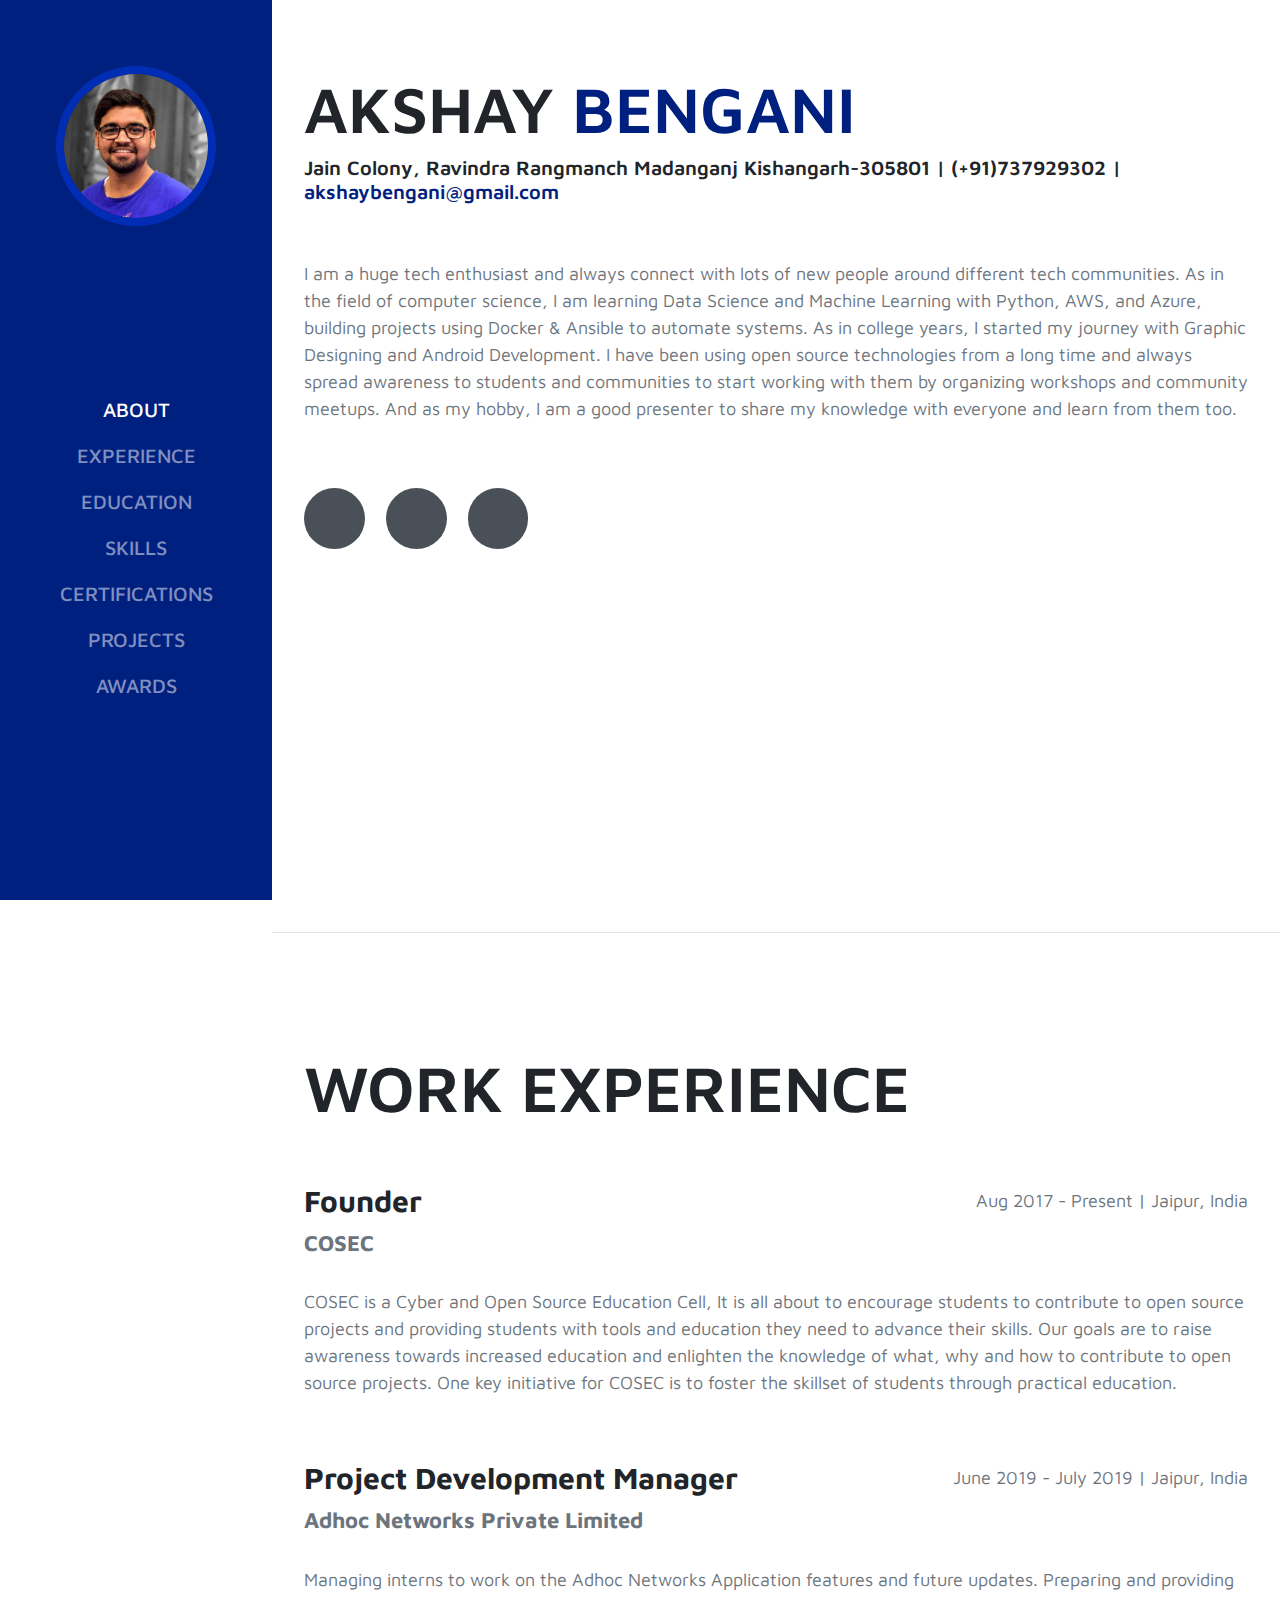
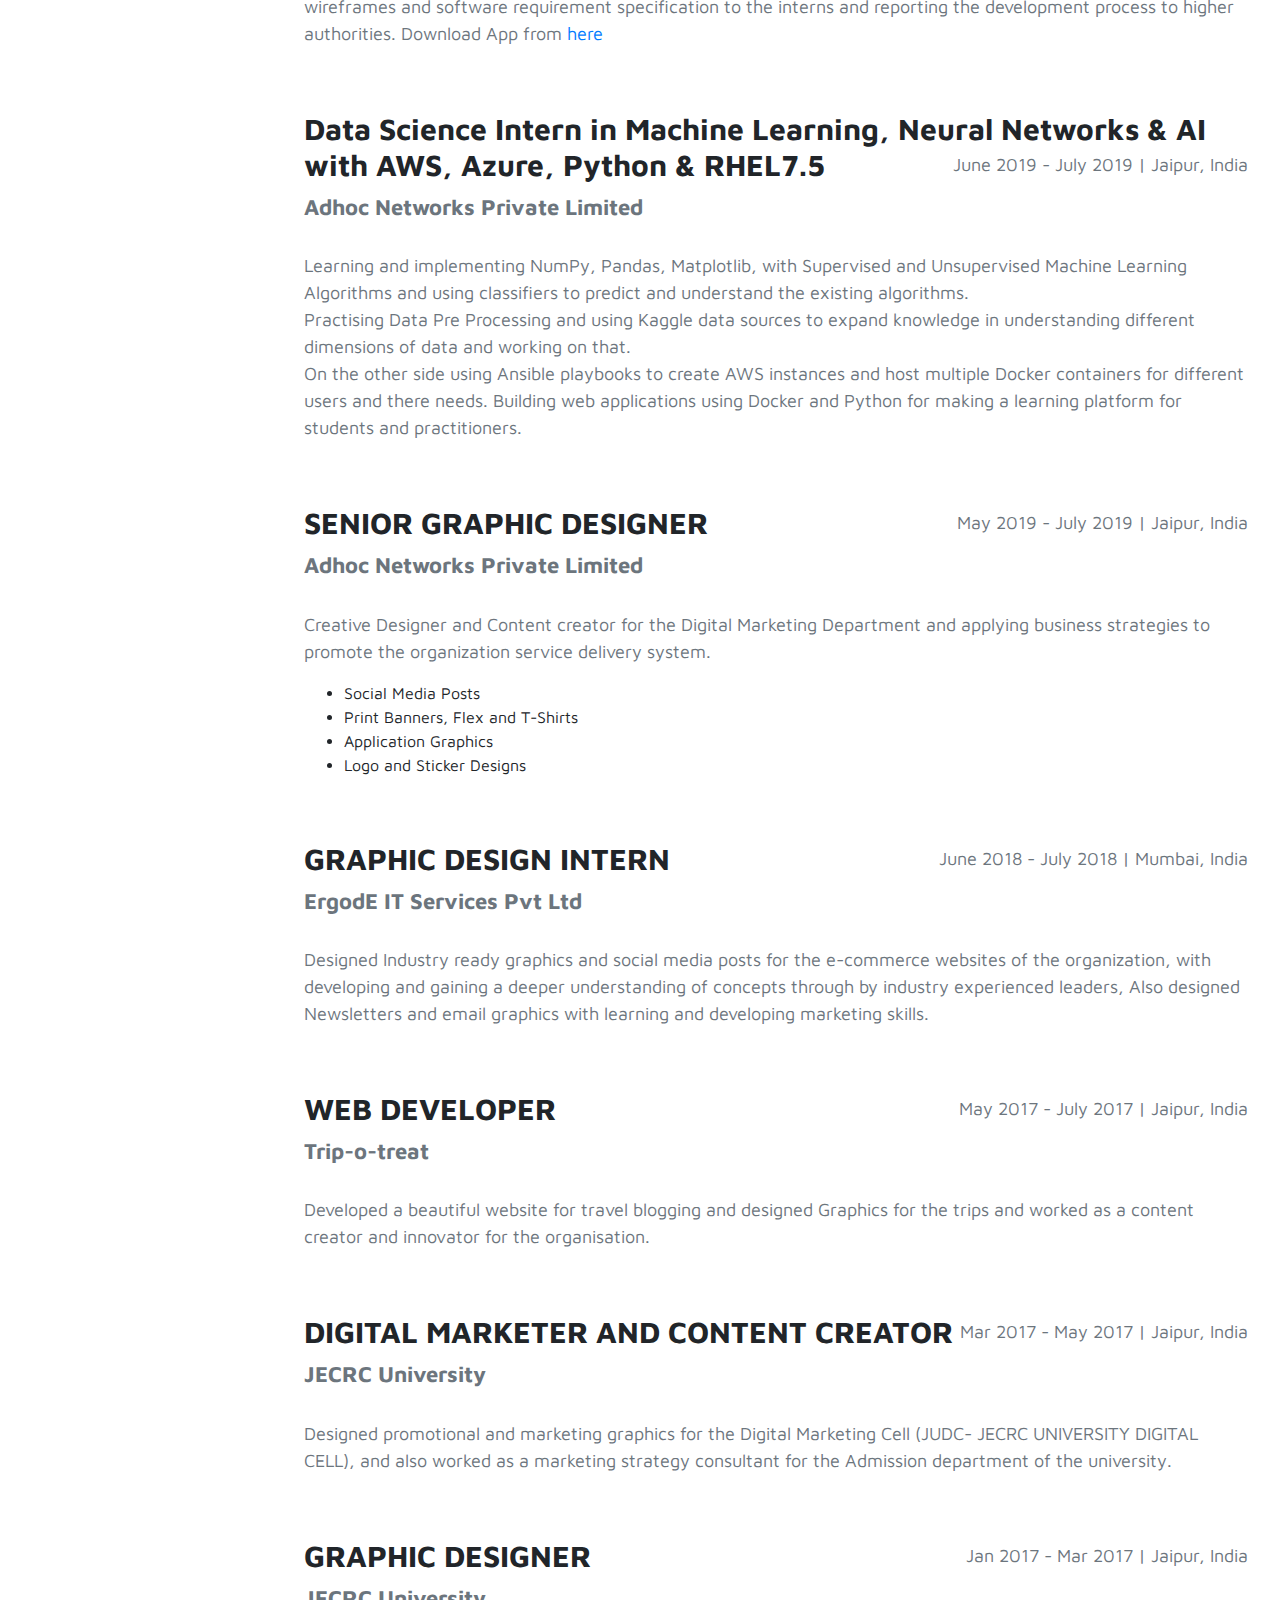
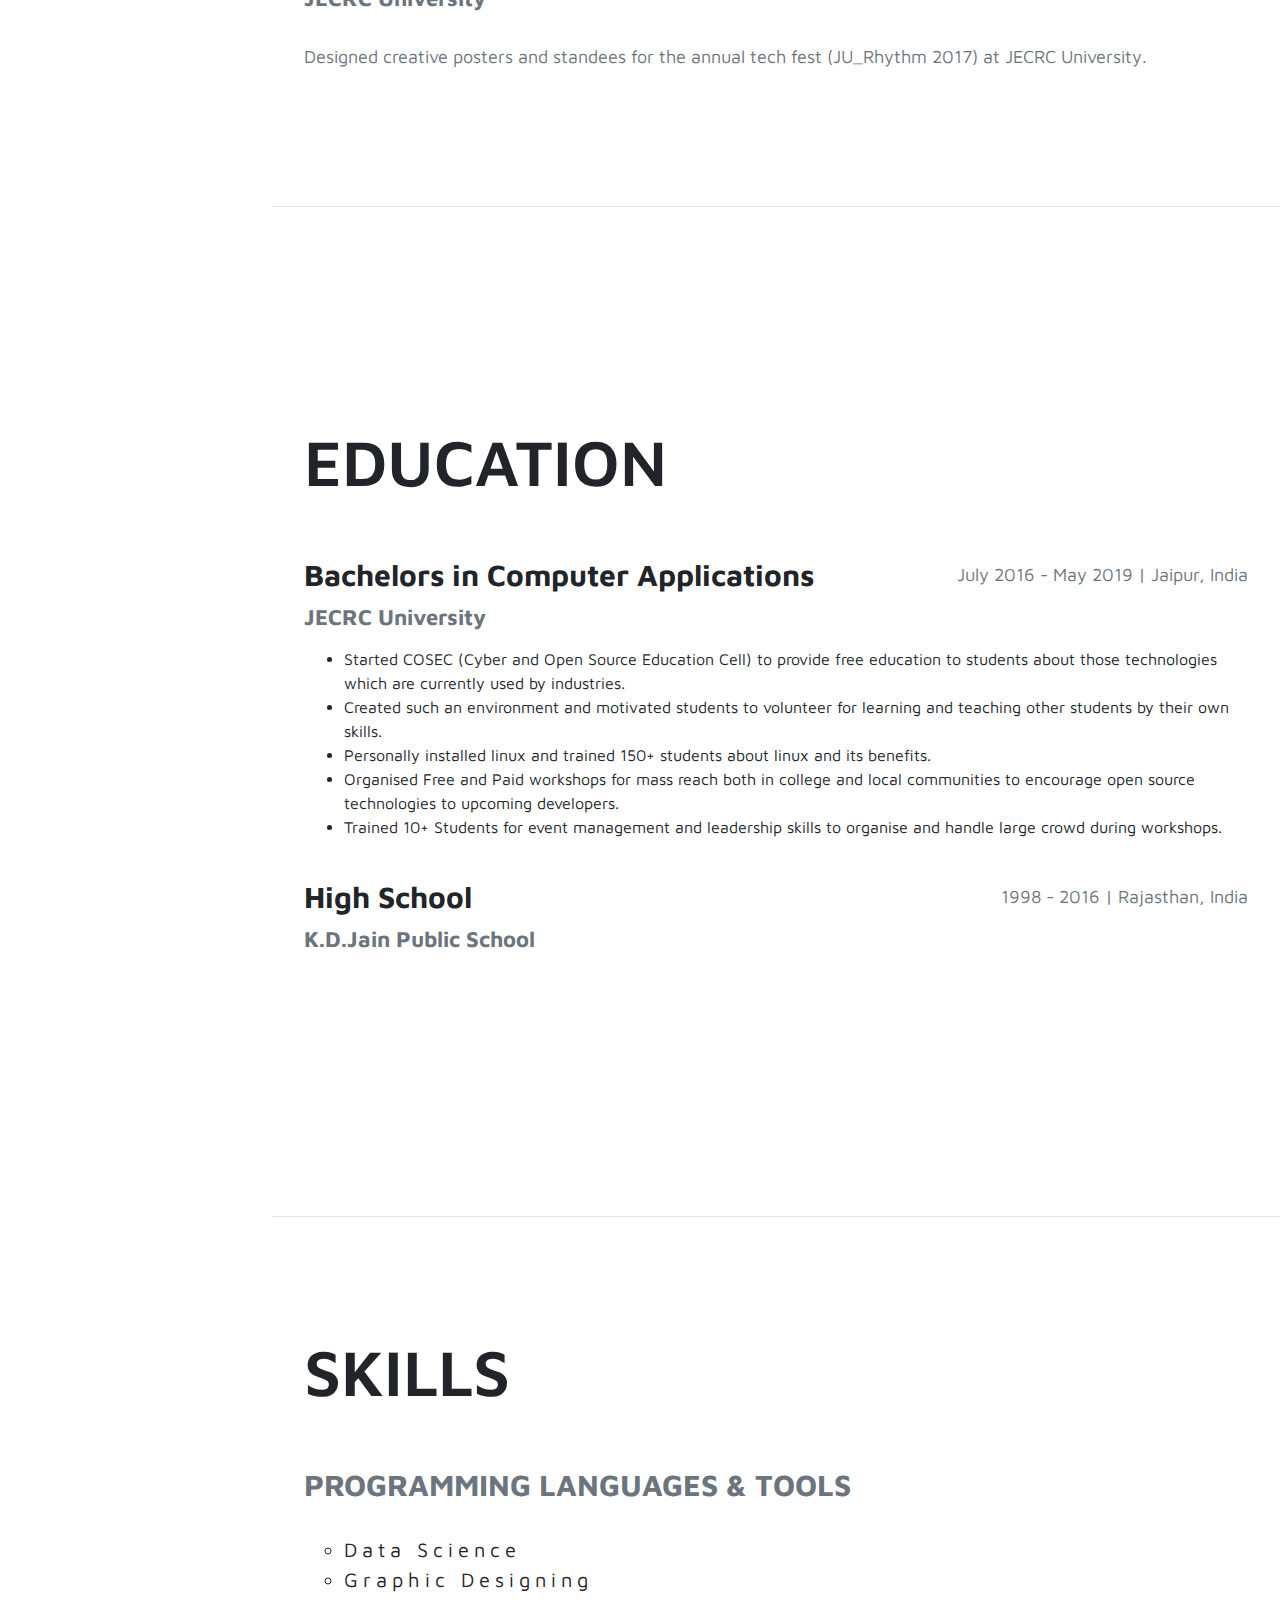
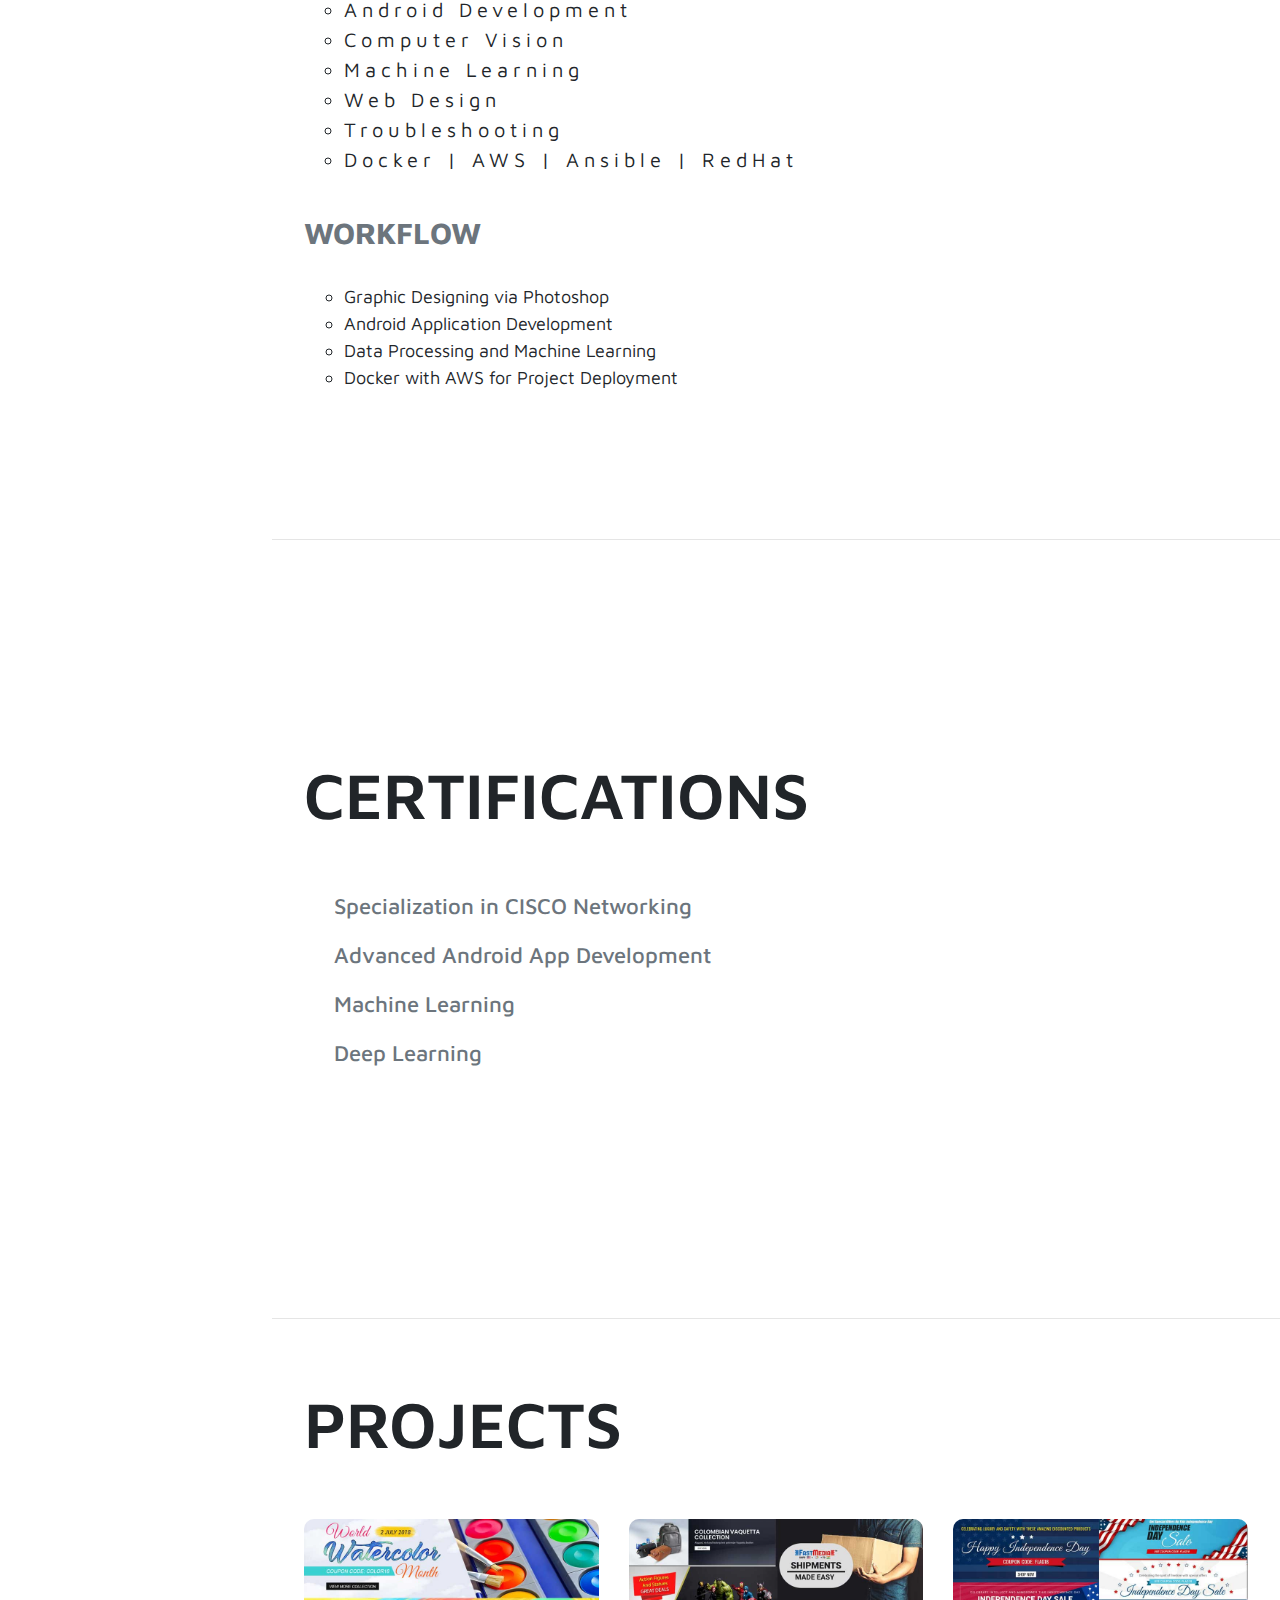
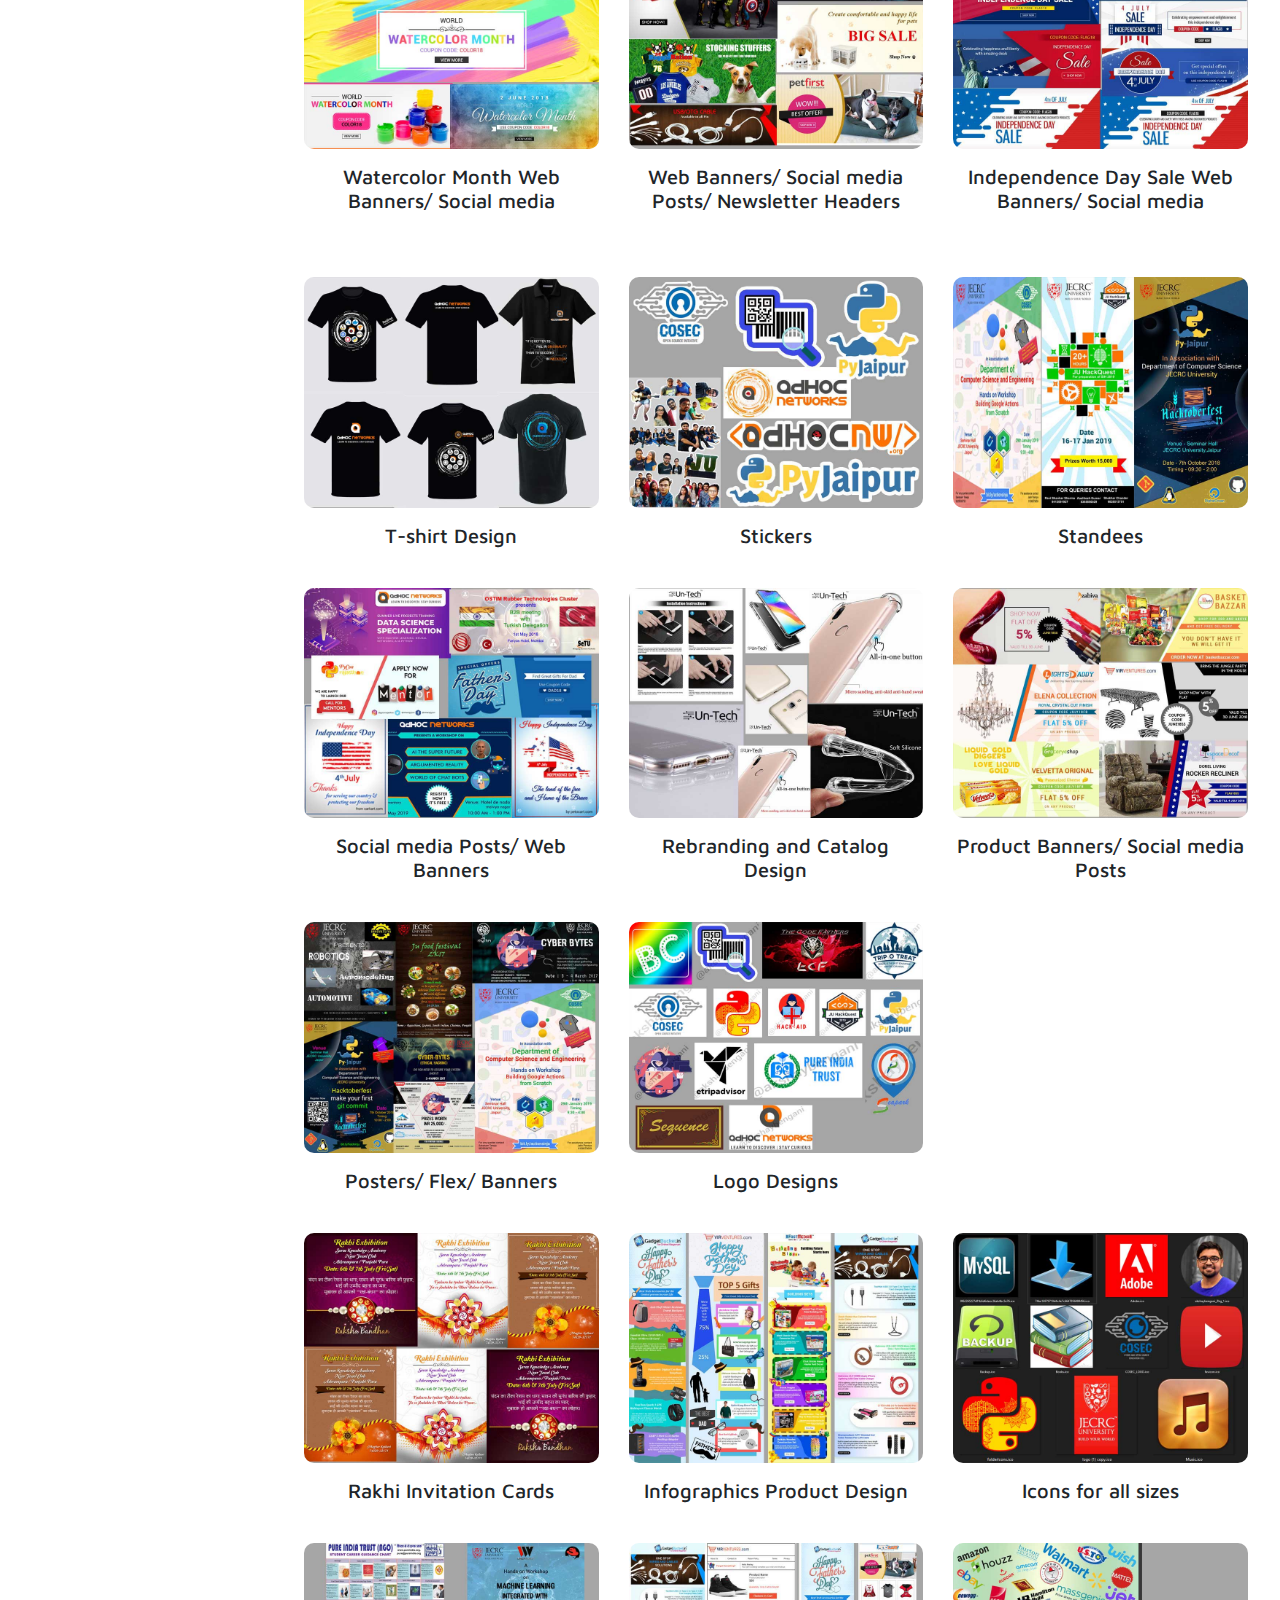
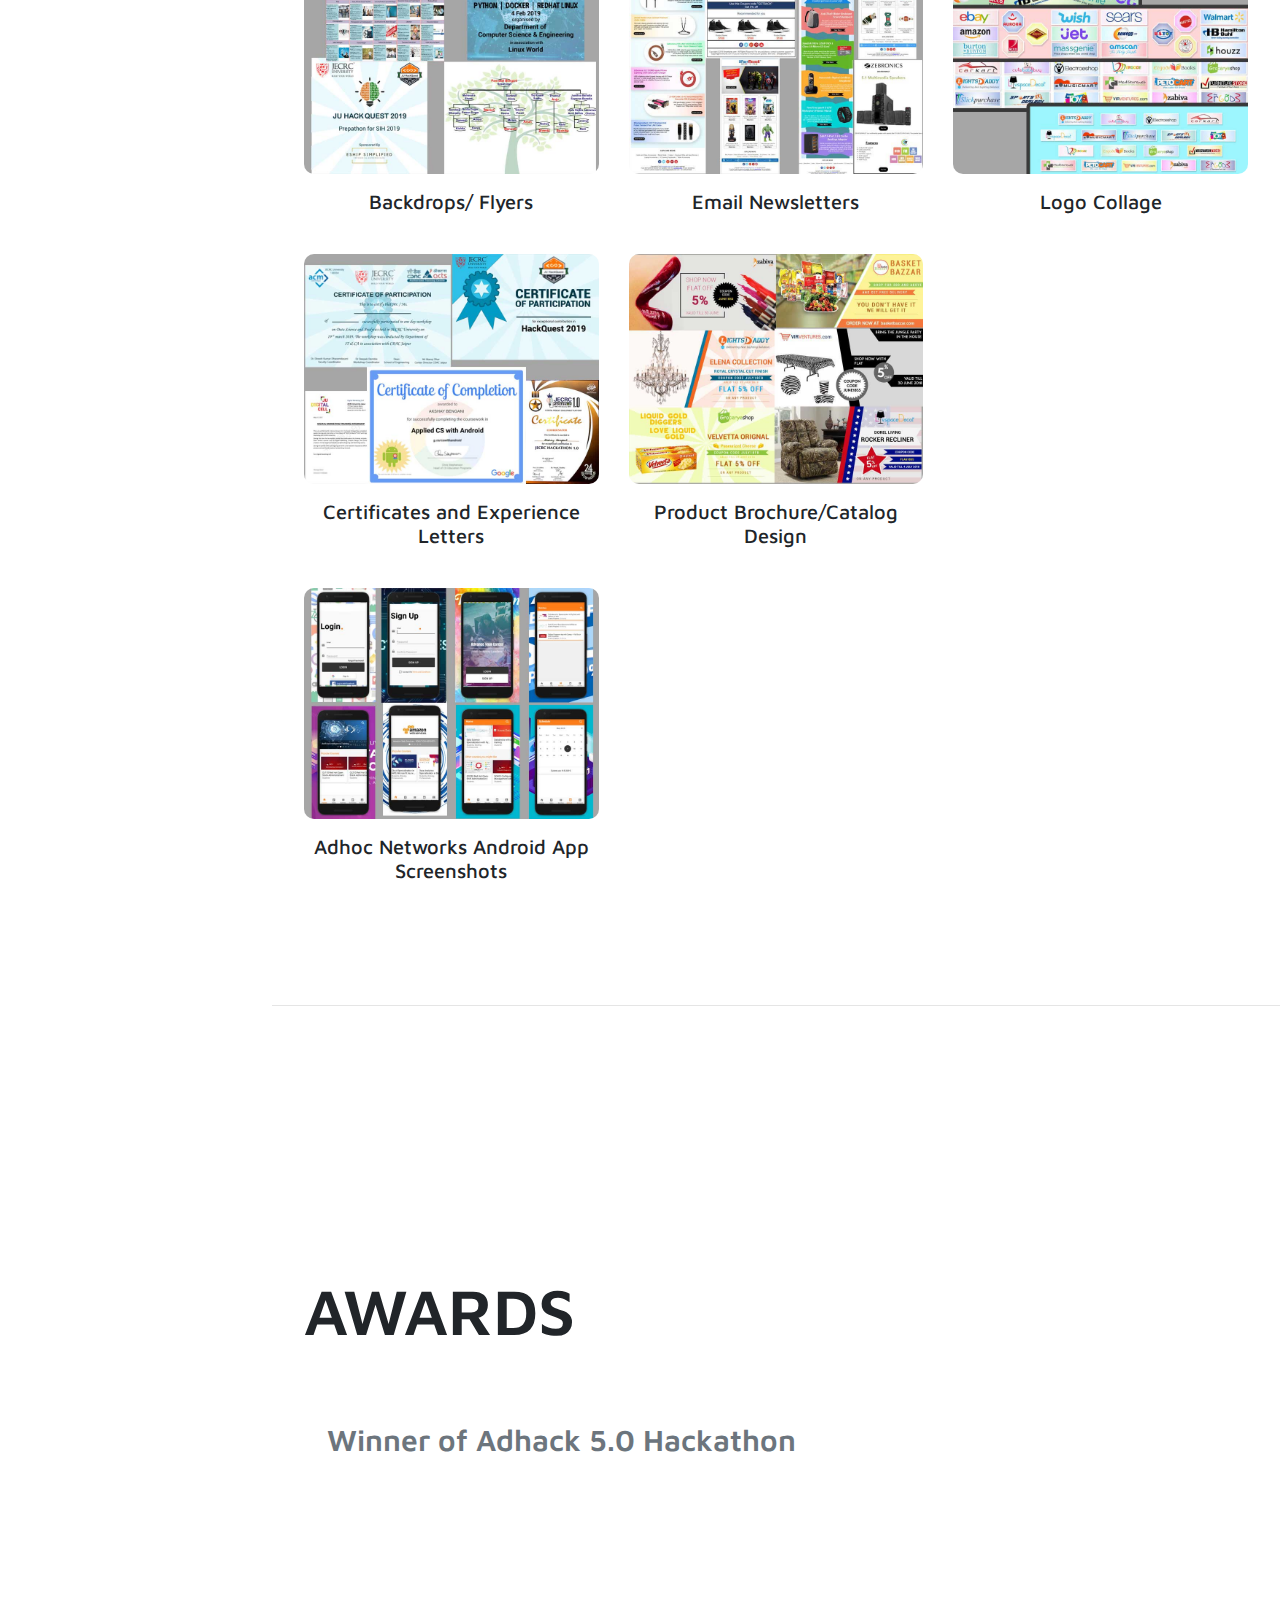
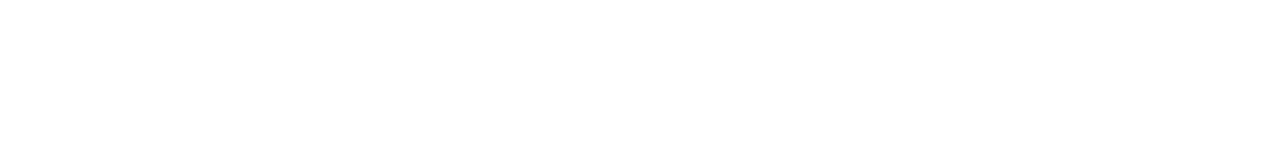
==== commit 3863bbb4: "Update index.html" ====
--- a/index.html
+++ b/index.html
@@ -247,11 +247,11 @@
                     </p><br>
                 </div>
                 
-                <div class="col-lg-4 col-md-4 col-sm-12"  data-toggle="modal" data-target="#posters-ju" >
+<!--                 <div class="col-lg-4 col-md-4 col-sm-12"  data-toggle="modal" data-target="#posters-ju" >
                  <p class="img-ad"><img class="img-fluid" src="images/banner-category/Posters-Ju-Rhythm.jpg" id="img-sz">
                  <h5>Posters(JU-Rythm-2017)</h5>
                     </p><br>
-                </div>
+                </div> -->
                 
                 <div class="col-lg-4 col-md-4 col-sm-12"  data-toggle="modal" data-target="#logo-designs" >
                  <p class="img-ad"><img class="img-fluid" src="images/banner-category/Logo-Designs.jpg" id="img-sz">
@@ -307,11 +307,11 @@
                     </p><br>
                 </div>
                 
-                <div class="col-lg-4 col-md-4 col-sm-12"  data-toggle="modal" data-target="#leaflets" >
+<!--                 <div class="col-lg-4 col-md-4 col-sm-12"  data-toggle="modal" data-target="#leaflets" >
                  <p class="img-ad"><img class="img-fluid" src="images/banner-category/Leaflet-Brochure-design-Ju-Rhythm.jpg" id="img-sz">
                  <h5>Leaflet/Brochure Design for JU_Rhythm 2017</h5>
                     </p><br>
-                </div>
+                </div> -->
                 
                 <div class="col-lg-4 col-md-4 col-sm-12"  data-toggle="modal" data-target="#catalogue-design" >
                  <p class="img-ad"><img class="img-fluid" src="images/banner-category/Product-Banners-Social-Media-Posts.jpg" id="img-sz">
@@ -1072,8 +1072,8 @@
           
         </div>
         
-        <footer class="footer text-muted text-center">Developed by <a href="https://decoderrony.github.io" target="_blank" class="developer">Arpit Das</a> under <a href="https://softechux.com" target="_blank" class="company">SOFTECHUX</a></footer>
-        
+        <!-- <footer class="footer text-muted text-center">Developed by <a href="https://decoderrony.github.io" target="_blank" class="developer">Arpit Das</a> under <a href="https://softechux.com" target="_blank" class="company">SOFTECHUX</a></footer>
+         -->
 
 
         <!--JQUERY FOR SCROLL ANIMATION-->
@@ -1098,4 +1098,4 @@
         <script src="https://cdnjs.cloudflare.com/ajax/libs/popper.js/1.12.9/umd/popper.min.js"  crossorigin="anonymous"></script>
         <script src="https://maxcdn.bootstrapcdn.com/bootstrap/4.0.0/js/bootstrap.min.js"  crossorigin="anonymous"></script>
     </body>
-</html>+</html>
